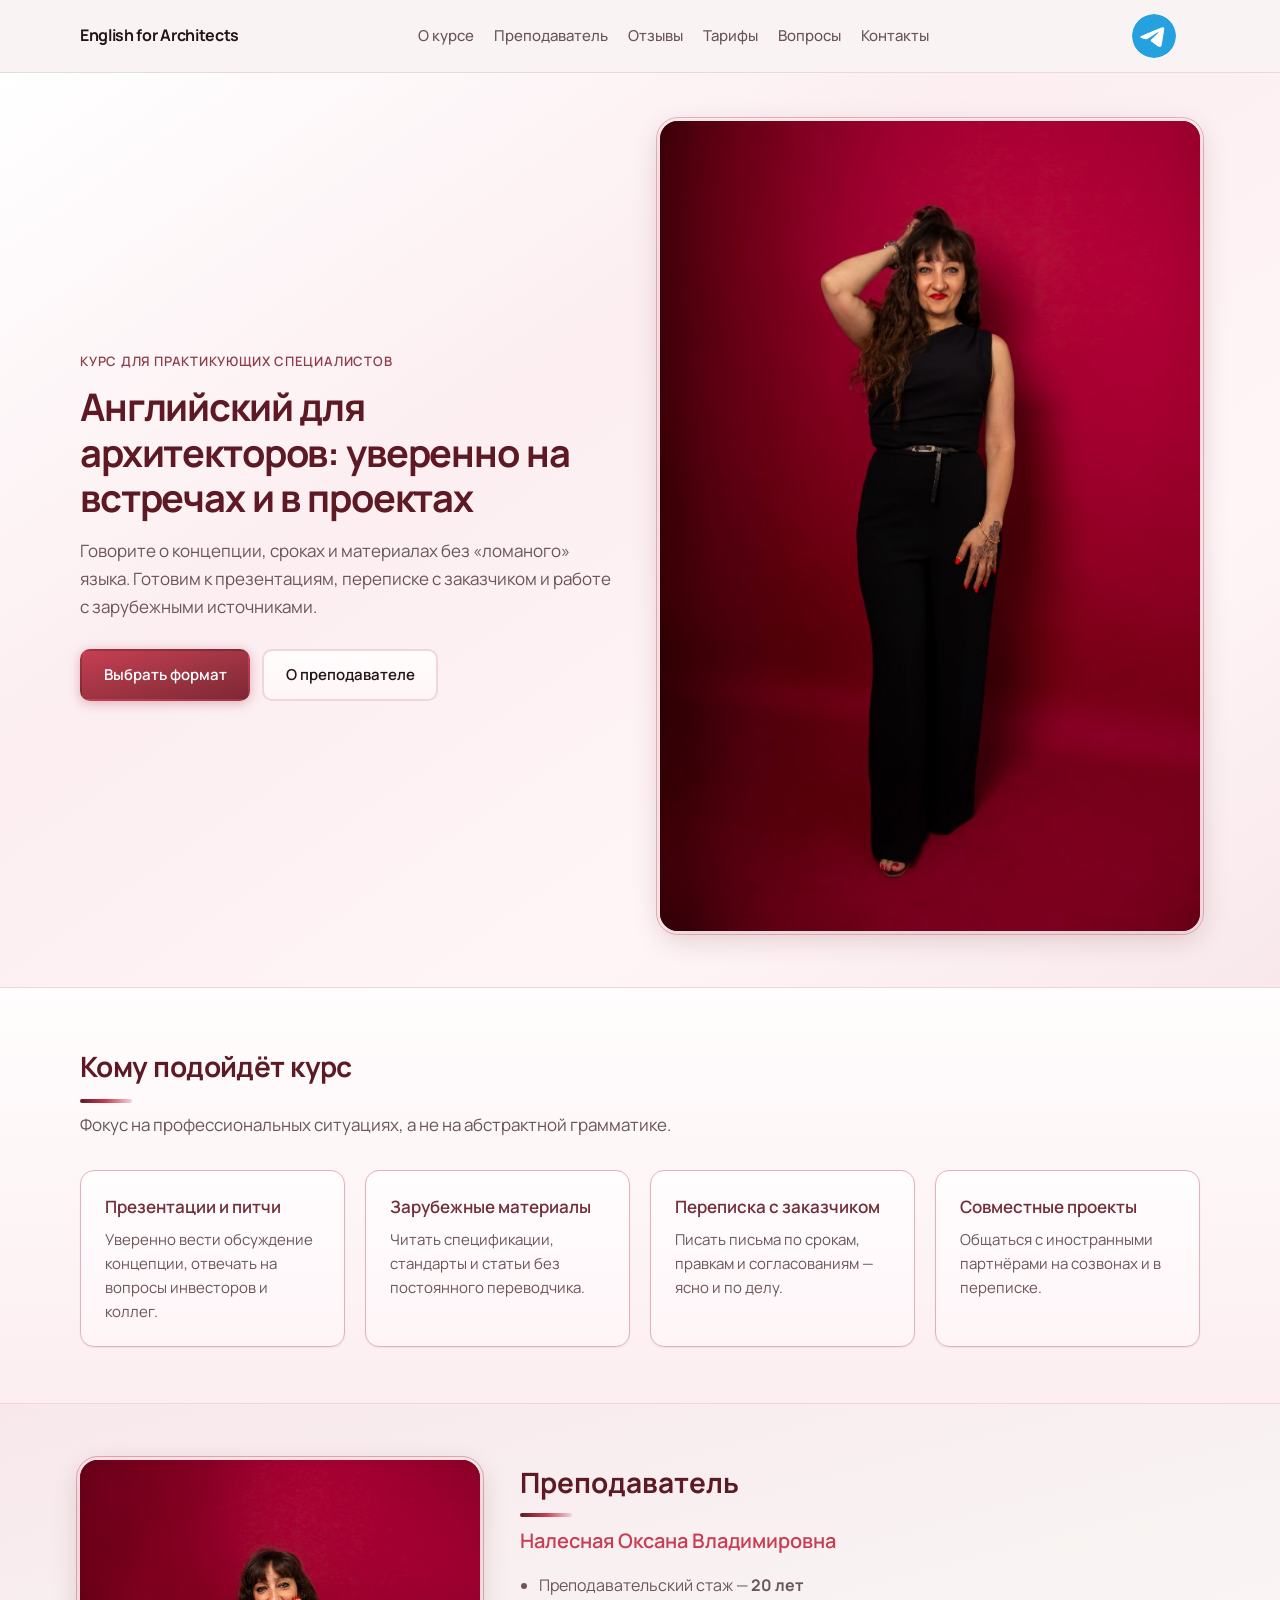
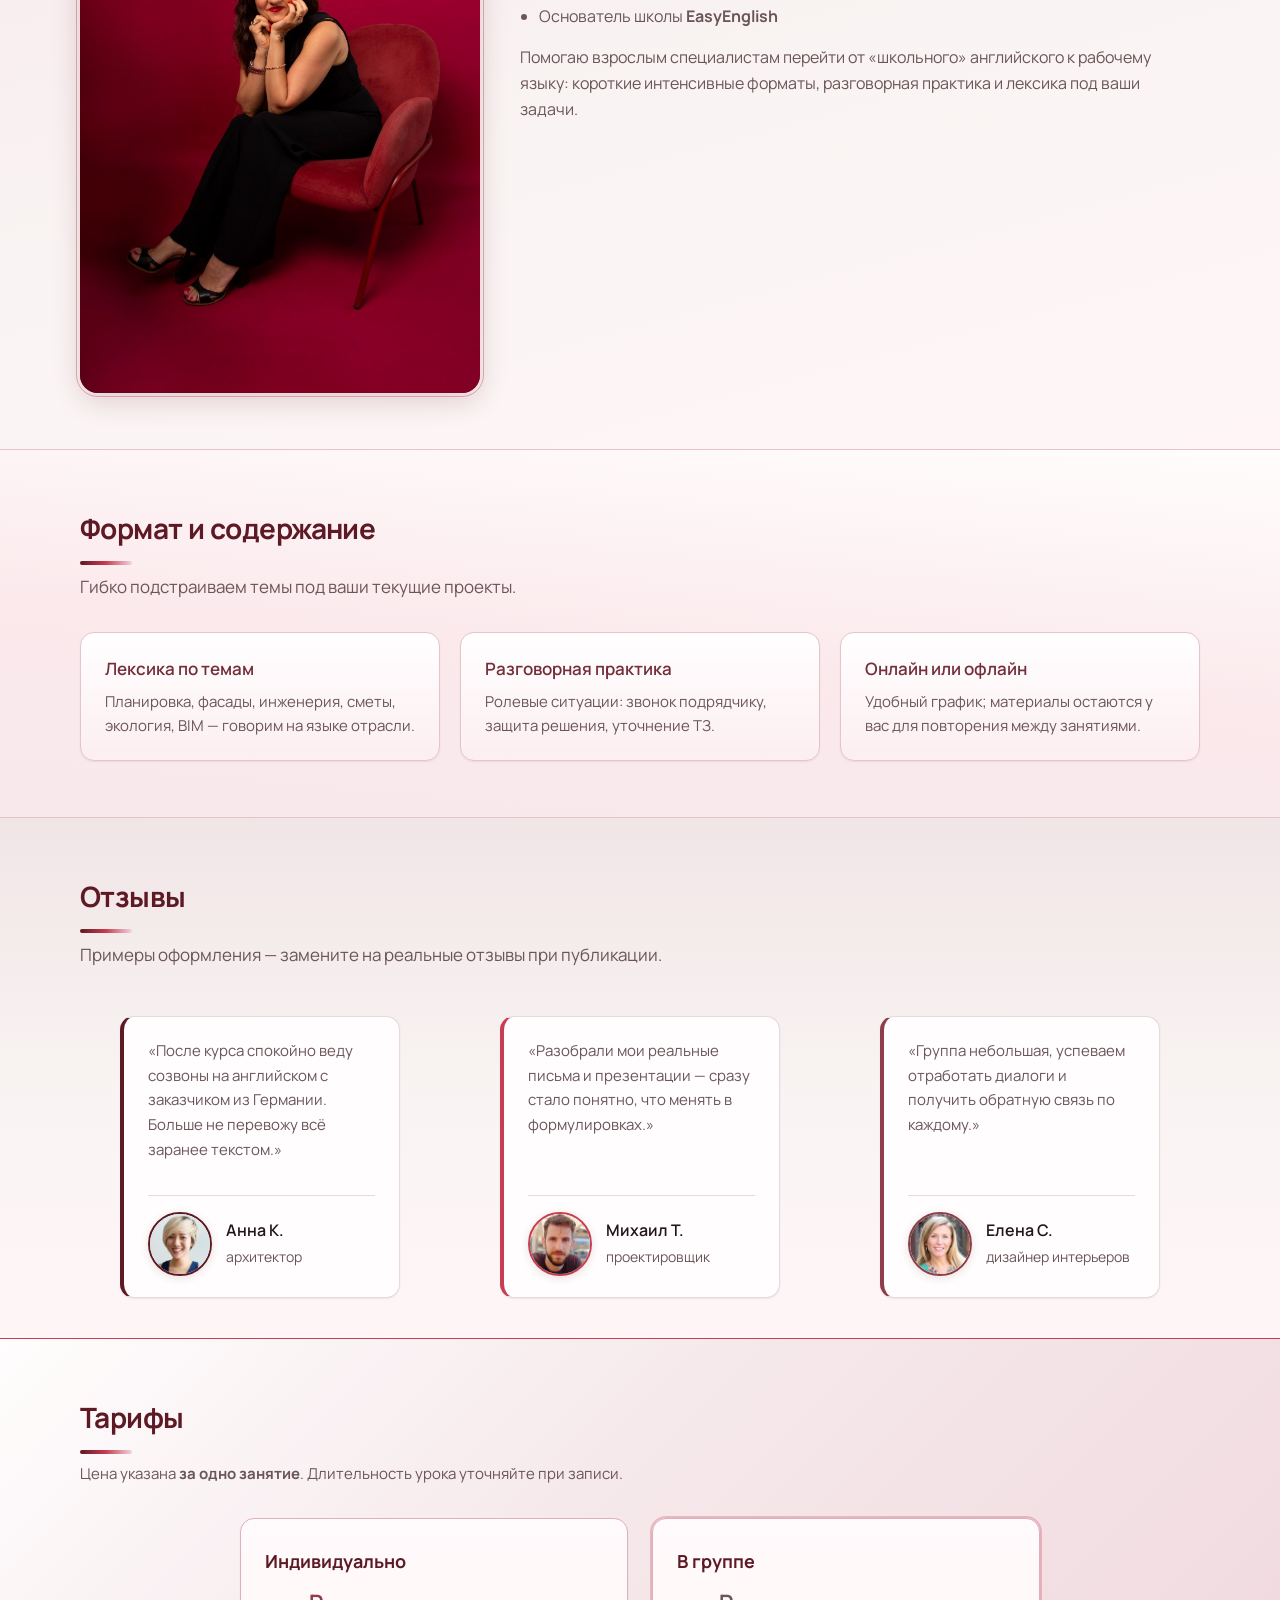
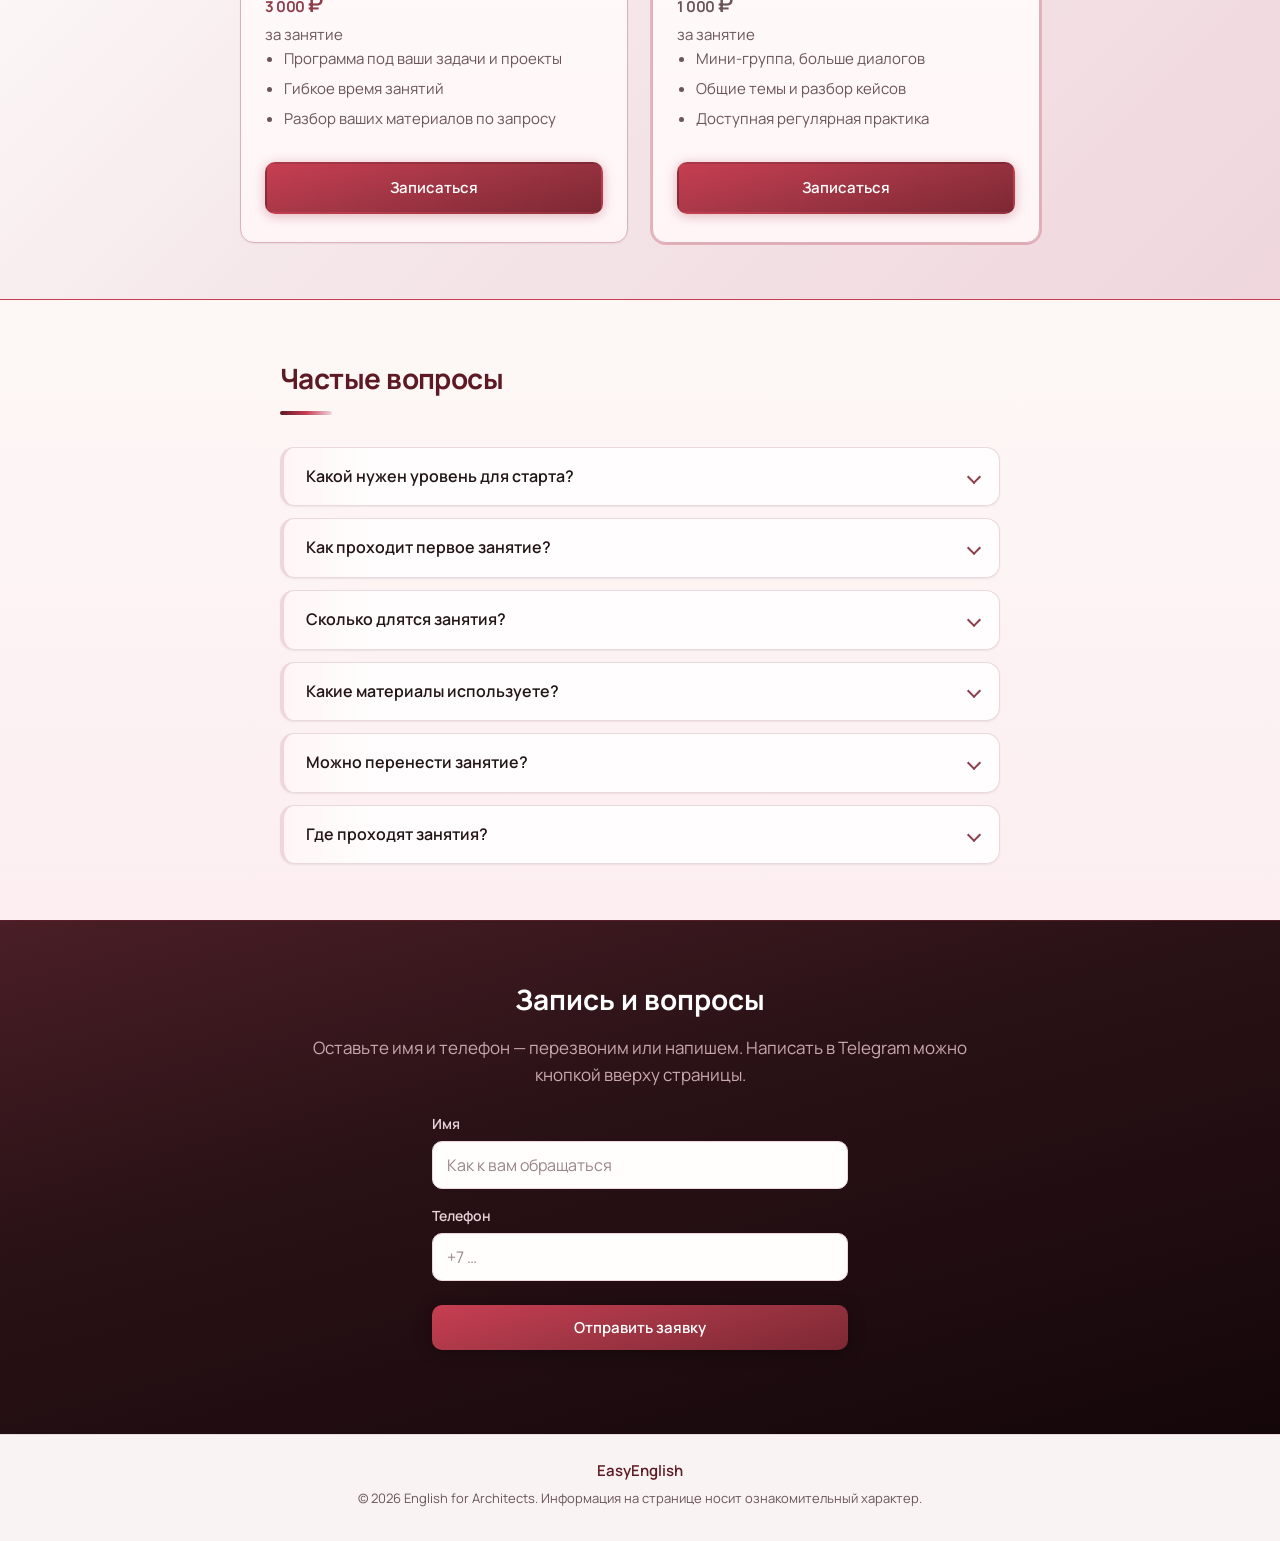
==== index.html @ 9c9b85d2 "revert(contact): restore Formspree and drop Telegram relay flow Return form action to Formspree, _su" ====
<!DOCTYPE html>
<html lang="ru">
<head>
  <meta charset="UTF-8" />
  <meta name="viewport" content="width=device-width, initial-scale=1" />
  <meta name="theme-color" content="#5e1a24" />
  <link rel="icon" href="assets/favicon.svg" type="image/svg+xml" />
  <meta name="description" content="Английский для архитекторов — индивидуально и в группе. Преподаватель с 20-летним стажем, EasyEnglish." />
  <title>Английский для архитекторов | EasyEnglish</title>
  <link rel="preconnect" href="https://fonts.googleapis.com" />
  <link rel="preconnect" href="https://fonts.gstatic.com" crossorigin />
  <link href="https://fonts.googleapis.com/css2?family=Manrope:wght@400;500;600;700&display=swap" rel="stylesheet" />
  <link rel="stylesheet" href="styles.css" />
</head>
<body>
  <a class="skip-link" href="#main">К основному содержимому</a>

  <header class="site-header" id="top">
    <div class="container header-inner">
      <a class="logo" href="#top">English for Architects</a>
      <nav class="site-nav" id="site-nav" aria-label="Основная навигация">
        <ul class="nav-list">
          <li><a href="#about">О курсе</a></li>
          <li><a href="#teacher">Преподаватель</a></li>
          <li><a href="#reviews">Отзывы</a></li>
          <li><a href="#pricing">Тарифы</a></li>
          <li><a href="#faq">Вопросы</a></li>
          <li><a href="#contacts">Контакты</a></li>
        </ul>
      </nav>
      <div class="header-toolbar">
        <a
          class="btn btn-header-tg"
          href="https://t.me/I_am_Oksana_Nalesnaya"
          rel="noopener noreferrer"
          target="_blank"
          aria-label="Написать в Telegram"
        >
          <img class="btn-header-tg__svg" src="assets/telegram-icon.svg" width="44" height="44" alt="" decoding="async" />
        </a>
        <button type="button" class="nav-toggle" aria-expanded="false" aria-controls="site-nav" aria-label="Открыть меню">
          <span class="nav-toggle-bar" aria-hidden="true"></span>
          <span class="nav-toggle-bar" aria-hidden="true"></span>
          <span class="nav-toggle-bar" aria-hidden="true"></span>
        </button>
      </div>
    </div>
  </header>

  <main id="main">
    <section class="hero" aria-labelledby="hero-title">
      <div class="container hero-grid">
        <div class="hero-copy">
          <p class="eyebrow">Курс для практикующих специалистов</p>
          <h1 id="hero-title">Английский для архитекторов: уверенно на встречах и в проектах</h1>
          <p class="lead">
            Говорите о концепции, сроках и материалах без «ломаного» языка. Готовим к презентациям, переписке с заказчиком и работе с зарубежными источниками.
          </p>
          <div class="hero-actions">
            <a class="btn btn-primary" href="#pricing">Выбрать формат</a>
            <a class="btn btn-secondary" href="#teacher">О преподавателе</a>
          </div>
        </div>
        <div class="hero-visual">
          <img src="assets/hero.png" alt="Налесная Оксана Владимировна, преподаватель курса" width="800" height="1200" class="hero-img" fetchpriority="high" />
        </div>
      </div>
    </section>

    <section class="section section-alt" id="about" aria-labelledby="about-title">
      <div class="container">
        <header class="section-head">
          <h2 id="about-title">Кому подойдёт курс</h2>
          <p class="section-sub">Фокус на профессиональных ситуациях, а не на абстрактной грамматике.</p>
        </header>
        <div class="card-grid card-grid-4">
          <article class="card">
            <h3 class="card-title">Презентации и питчи</h3>
            <p>Уверенно вести обсуждение концепции, отвечать на вопросы инвесторов и коллег.</p>
          </article>
          <article class="card">
            <h3 class="card-title">Зарубежные материалы</h3>
            <p>Читать спецификации, стандарты и статьи без постоянного переводчика.</p>
          </article>
          <article class="card">
            <h3 class="card-title">Переписка с заказчиком</h3>
            <p>Писать письма по срокам, правкам и согласованиям — ясно и по делу.</p>
          </article>
          <article class="card">
            <h3 class="card-title">Совместные проекты</h3>
            <p>Общаться с иностранными партнёрами на созвонах и в переписке.</p>
          </article>
        </div>
      </div>
    </section>

    <section class="section" id="teacher" aria-labelledby="teacher-title">
      <div class="container teacher-block">
        <div class="teacher-photo-wrap">
          <img src="assets/teacher.png" alt="Налесная Оксана Владимировна" width="800" height="1200" class="teacher-photo" />
        </div>
        <div class="teacher-text">
          <h2 id="teacher-title">Преподаватель</h2>
          <p class="teacher-name">Налесная Оксана Владимировна</p>
          <ul class="teacher-facts">
            <li>Преподавательский стаж — <strong>20 лет</strong></li>
            <li>Основатель школы <strong>EasyEnglish</strong></li>
          </ul>
          <p>
            Помогаю взрослым специалистам перейти от «школьного» английского к рабочему языку: короткие интенсивные форматы, разговорная практика и лексика под ваши задачи.
          </p>
        </div>
      </div>
    </section>

    <section class="section section-alt" id="program" aria-labelledby="program-title">
      <div class="container">
        <header class="section-head">
          <h2 id="program-title">Формат и содержание</h2>
          <p class="section-sub">Гибко подстраиваем темы под ваши текущие проекты.</p>
        </header>
        <div class="card-grid card-grid-3">
          <article class="card">
            <h3 class="card-title">Лексика по темам</h3>
            <p>Планировка, фасады, инженерия, сметы, экология, BIM — говорим на языке отрасли.</p>
          </article>
          <article class="card">
            <h3 class="card-title">Разговорная практика</h3>
            <p>Ролевые ситуации: звонок подрядчику, защита решения, уточнение ТЗ.</p>
          </article>
          <article class="card">
            <h3 class="card-title">Онлайн или офлайн</h3>
            <p>Удобный график; материалы остаются у вас для повторения между занятиями.</p>
          </article>
        </div>
      </div>
    </section>

    <section class="section" id="reviews" aria-labelledby="reviews-title">
      <div class="container">
        <header class="section-head">
          <h2 id="reviews-title">Отзывы</h2>
          <p class="section-sub">Примеры оформления — замените на реальные отзывы при публикации.</p>
        </header>
        <!-- Аватары отзывов: randomuser.me/portraits (замените на фото реальных учеников при публикации). -->
        <div class="card-grid card-grid-3 reviews-grid">
          <blockquote class="card review-card">
            <p class="review-text">«После курса спокойно веду созвоны на английском с заказчиком из Германии. Больше не перевожу всё заранее текстом.»</p>
            <footer class="review-footer">
              <img class="review-photo" src="assets/reviews/anna-k.jpg" width="128" height="128" alt="Портрет автора отзыва, Анна К." />
              <div class="review-meta">
                <cite class="review-author">Анна К.</cite>
                <span class="review-role">архитектор</span>
              </div>
            </footer>
          </blockquote>
          <blockquote class="card review-card">
            <p class="review-text">«Разобрали мои реальные письма и презентации — сразу стало понятно, что менять в формулировках.»</p>
            <footer class="review-footer">
              <img class="review-photo" src="assets/reviews/mikhail-t.jpg" width="128" height="128" alt="Портрет автора отзыва, Михаил Т." />
              <div class="review-meta">
                <cite class="review-author">Михаил Т.</cite>
                <span class="review-role">проектировщик</span>
              </div>
            </footer>
          </blockquote>
          <blockquote class="card review-card">
            <p class="review-text">«Группа небольшая, успеваем отработать диалоги и получить обратную связь по каждому.»</p>
            <footer class="review-footer">
              <img class="review-photo" src="assets/reviews/elena-s.jpg" width="128" height="128" alt="Портрет автора отзыва, Елена С." />
              <div class="review-meta">
                <cite class="review-author">Елена С.</cite>
                <span class="review-role">дизайнер интерьеров</span>
              </div>
            </footer>
          </blockquote>
        </div>
      </div>
    </section>

    <section class="section section-alt" id="pricing" aria-labelledby="pricing-title">
      <div class="container">
        <header class="section-head">
          <h2 id="pricing-title">Тарифы</h2>
          <p class="section-sub pricing-note">Цена указана <strong>за одно занятие</strong>. Длительность урока уточняйте при записи.</p>
        </header>
        <div class="pricing-grid">
          <article class="card pricing-card">
            <h3 class="pricing-name">Индивидуально</h3>
            <p class="pricing-price"><span class="amount">3&nbsp;000</span> <span class="currency">₽</span></p>
            <p class="pricing-unit">за занятие</p>
            <ul class="pricing-list">
              <li>Программа под ваши задачи и проекты</li>
              <li>Гибкое время занятий</li>
              <li>Разбор ваших материалов по запросу</li>
            </ul>
            <a class="btn btn-primary btn-block" href="#contacts">Записаться</a>
          </article>
          <article class="card pricing-card pricing-card-highlight">
            <h3 class="pricing-name">В группе</h3>
            <p class="pricing-price"><span class="amount">1&nbsp;000</span> <span class="currency">₽</span></p>
            <p class="pricing-unit">за занятие</p>
            <ul class="pricing-list">
              <li>Мини-группа, больше диалогов</li>
              <li>Общие темы и разбор кейсов</li>
              <li>Доступная регулярная практика</li>
            </ul>
            <a class="btn btn-primary btn-block" href="#contacts">Записаться</a>
          </article>
        </div>
      </div>
    </section>

    <section class="section" id="faq" aria-labelledby="faq-title">
      <div class="container container-narrow">
        <header class="section-head">
          <h2 id="faq-title">Частые вопросы</h2>
        </header>
        <div class="faq-list">
          <details class="faq-item">
            <summary>Какой нужен уровень для старта?</summary>
            <p>Ориентируемся на ваш текущий уровень: можно начать с Elementary+ при мотивации или с Intermediate, если уже есть база.</p>
          </details>
          <details class="faq-item">
            <summary>Как проходит первое занятие?</summary>
            <p>Короткое знакомство, цели, примеры ваших рабочих ситуаций — и план на ближайшие занятия.</p>
          </details>
          <details class="faq-item">
            <summary>Сколько длятся занятия?</summary>
            <p>Длительность согласуем при записи (типично 45–60 минут). В тарифах цена указана за одно занятие.</p>
          </details>
          <details class="faq-item">
            <summary>Какие материалы используете?</summary>
            <p>Сочетаем учебные материалы с вашими текстами, письмами и презентациями, чтобы язык сразу был «рабочим».</p>
          </details>
          <details class="faq-item">
            <summary>Можно перенести занятие?</summary>
            <p>Условия переноса и отмены согласовываются при записи и фиксируются в переписке.</p>
          </details>
          <details class="faq-item">
            <summary>Где проходят занятия?</summary>
            <p>Онлайн или офлайн — уточните удобный формат в сообщении.</p>
          </details>
        </div>
      </div>
    </section>

    <section class="section section-cta" id="contacts" aria-labelledby="contacts-title">
      <div class="container container-narrow cta-inner">
        <h2 id="contacts-title">Запись и вопросы</h2>
        <p class="cta-lead">Оставьте имя и телефон — перезвоним или напишем. Написать в Telegram можно кнопкой вверху страницы.</p>
        <!-- При включённой reCAPTCHA в Formspree + AJAX: вставьте публичный Site Key (reCAPTCHA v3).
             Secret key — только в настройках Formspree. Пусто = обычная отправка формы без fetch. -->
        <form
          class="contact-form"
          action="https://formspree.io/f/mgopqjdp"
          method="POST"
          data-recaptcha-site-key=""
        >
          <input type="hidden" name="_subject" value="Заявка: English for Architects" />
          <!-- _next: на хостинге main.js подставит полный URL; в Formspree можно дублировать в настройках формы -->
          <input type="hidden" name="_next" value="thanks.html" />
          <p class="form-honeypot" aria-hidden="true">
            <!-- id без «company» — иначе автозаполнение может заполнить _gotcha и Formspree отметит заявку как спам -->
            <label for="form-hp-trap">Не заполнять</label>
            <input
              id="form-hp-trap"
              type="text"
              name="_gotcha"
              tabindex="-1"
              autocomplete="off"
              autocorrect="off"
              autocapitalize="off"
              spellcheck="false"
              data-lpignore="true"
              data-1p-ignore="true"
            />
          </p>
          <div class="form-row">
            <label for="contact-name">Имя</label>
            <input
              id="contact-name"
              name="name"
              type="text"
              required
              autocomplete="name"
              placeholder="Как к вам обращаться"
            />
          </div>
          <div class="form-row">
            <label for="contact-phone">Телефон</label>
            <input
              id="contact-phone"
              name="phone"
              type="tel"
              required
              autocomplete="tel"
              inputmode="tel"
              placeholder="+7 …"
            />
          </div>
          <button type="submit" class="btn btn-form-submit">Отправить заявку</button>
          <p class="form-status" id="contact-form-status" role="alert" aria-live="assertive" hidden></p>
        </form>
      </div>
    </section>
  </main>

  <footer class="site-footer">
    <div class="container footer-inner">
      <p class="footer-brand">EasyEnglish</p>
      <p class="footer-copy">© <span id="year"></span> English for Architects. Информация на странице носит ознакомительный характер.</p>
    </div>
  </footer>

  <!-- Yandex.Metrika counter -->
  <script type="text/javascript">
    (function (m, e, t, r, i, k, a) {
      m[i] =
        m[i] ||
        function () {
          (m[i].a = m[i].a || []).push(arguments);
        };
      m[i].l = 1 * new Date();
      for (var j = 0; j < document.scripts.length; j++) {
        if (document.scripts[j].src === r) {
          return;
        }
      }
      (k = e.createElement(t)),
        (a = e.getElementsByTagName(t)[0]),
        (k.async = 1),
        (k.src = r),
        a.parentNode.insertBefore(k, a);
    })(window, document, "script", "https://mc.yandex.ru/metrika/tag.js?id=108484427", "ym");

    ym(108484427, "init", {
      ssr: true,
      webvisor: true,
      clickmap: true,
      ecommerce: "dataLayer",
      referrer: document.referrer,
      url: location.href,
      accurateTrackBounce: true,
      trackLinks: true,
    });
  </script>
  <noscript>
    <div>
      <img src="https://mc.yandex.ru/watch/108484427" style="position:absolute;left:-9999px" alt="" />
    </div>
  </noscript>
  <!-- /Yandex.Metrika counter -->

  <script src="main.js" defer></script>
</body>
</html>
---- styles.css ----
/* Extended gamut: бордо, вишня, крем, румянец — как на студийных снимках */

:root {
  --color-bg: #f9f4f3;
  --color-surface: #fffdfd;
  --color-text: #221417;
  --color-text-muted: #6b5559;
  --color-border: #ead9dc;
  --color-accent: #a33645;
  --color-accent-hover: #7d2834;
  --color-accent-soft: #f5e8eb;
  --color-accent-deep: #5e1a24;
  --color-cta-bg: #2a1216;
  --color-cta-muted: #c9a8af;
  /* дополнительные оттенки гаммы */
  --color-cream-warm: #fdf8f6;
  --color-blush-pale: #fff5f7;
  --color-blush: #f8e8ec;
  --color-blush-deep: #efd6dd;
  --color-rose-mist: #fceef1;
  --color-berry-fade: #fbe9ec;
  --color-wine-muted: #8f3d4a;
  --color-crimson: #c73e52;
  --color-burgundy-mid: #722f3a;
  --shadow-sm: 0 1px 2px rgba(42, 18, 22, 0.07);
  --shadow-md: 0 12px 32px rgba(42, 18, 22, 0.12);
  --shadow-wine: 0 8px 28px rgba(94, 26, 36, 0.18);
  --radius: 14px;
  --radius-lg: 18px;
  --container: 1120px;
  --header-h: 64px;
  --font: "Manrope", system-ui, -apple-system, "Segoe UI", sans-serif;
}

*,
*::before,
*::after {
  box-sizing: border-box;
}

html {
  scroll-behavior: smooth;
}

@media (prefers-reduced-motion: reduce) {
  html {
    scroll-behavior: auto;
  }
}

body {
  margin: 0;
  font-family: var(--font);
  font-size: 1rem;
  line-height: 1.6;
  color: var(--color-text);
  background: linear-gradient(
    180deg,
    var(--color-cream-warm) 0%,
    var(--color-bg) 35%,
    var(--color-blush-pale) 70%,
    var(--color-rose-mist) 100%
  );
}

section[id] {
  scroll-margin-top: calc(var(--header-h) + 1rem);
}

img {
  max-width: 100%;
  height: auto;
  display: block;
}

.skip-link {
  position: absolute;
  left: -9999px;
  top: 0;
  z-index: 1000;
  padding: 0.75rem 1rem;
  background: var(--color-accent);
  color: #fff;
  text-decoration: none;
  border-radius: 0 0 var(--radius) 0;
}

.skip-link:focus {
  left: 0;
}

.container {
  width: min(100% - 2rem, var(--container));
  margin-inline: auto;
}

.container-narrow {
  width: min(100% - 2rem, 720px);
  margin-inline: auto;
}

.site-header {
  position: sticky;
  top: 0;
  z-index: 100;
  background: rgba(249, 244, 243, 0.94);
  backdrop-filter: blur(10px);
  border-bottom: 1px solid var(--color-border);
}

.header-inner {
  display: flex;
  flex-wrap: wrap;
  align-items: center;
  justify-content: space-between;
  min-height: var(--header-h);
  gap: 0.75rem 1rem;
}

.header-toolbar {
  display: flex;
  align-items: center;
  gap: 0.5rem;
  flex-shrink: 0;
}

/* Круглая иконка Telegram (SVG: синий круг + белый самолёт, без теней) */
.btn-header-tg {
  display: inline-flex;
  align-items: center;
  justify-content: center;
  padding: 0;
  text-decoration: none;
  background: transparent;
  border: none;
  border-radius: 50%;
  line-height: 0;
  box-shadow: none;
}

.btn-header-tg__svg {
  display: block;
  width: 44px;
  height: 44px;
  border-radius: 50%;
}

.btn-header-tg:hover {
  opacity: 0.92;
}

.btn-header-tg:focus-visible {
  outline: 2px solid #24a1de;
  outline-offset: 3px;
}

@media (min-width: 769px) {
  .header-inner {
    flex-wrap: nowrap;
    gap: 1.25rem 1.75rem;
  }

  .logo {
    flex-shrink: 0;
  }

  .site-nav {
    flex: 1 1 auto;
    display: flex;
    justify-content: center;
    min-width: 0;
  }

  .header-toolbar {
    flex-shrink: 0;
  }

  .nav-toggle {
    display: none;
  }
}

.logo {
  font-weight: 700;
  font-size: 1rem;
  color: var(--color-text);
  text-decoration: none;
  letter-spacing: -0.02em;
}

.logo:hover,
.logo:focus-visible {
  color: var(--color-crimson);
}

.nav-toggle {
  display: none;
  flex-direction: column;
  justify-content: center;
  gap: 5px;
  width: 44px;
  height: 44px;
  padding: 0;
  border: 1px solid var(--color-border);
  border-radius: 10px;
  background: var(--color-surface);
  cursor: pointer;
}

.nav-toggle:focus-visible {
  outline: 2px solid var(--color-accent);
  outline-offset: 2px;
}

.nav-toggle-bar {
  display: block;
  width: 20px;
  height: 2px;
  margin-inline: auto;
  background: var(--color-text);
  border-radius: 1px;
}

.site-nav .nav-list {
  list-style: none;
  margin: 0;
  padding: 0;
  display: flex;
  flex-wrap: wrap;
  gap: 0.25rem 1.25rem;
  align-items: center;
}

.site-nav a {
  color: var(--color-text-muted);
  text-decoration: none;
  font-weight: 500;
  font-size: 0.9375rem;
}

.site-nav a:hover,
.site-nav a:focus-visible {
  color: var(--color-burgundy-mid);
}

@media (max-width: 768px) {
  .nav-toggle {
    display: flex;
  }

  .logo {
    order: 1;
  }

  .header-toolbar {
    order: 2;
    margin-left: auto;
  }

  .site-nav {
    order: 3;
    flex: 1 0 100%;
    width: 100%;
    background: var(--color-surface);
    border-top: 1px solid var(--color-border);
    box-shadow: 0 12px 20px rgba(42, 18, 22, 0.06);
    max-height: 0;
    overflow: hidden;
    visibility: hidden;
    transition: max-height 0.28s ease, visibility 0.28s;
  }

  .site-nav.is-open {
    max-height: 360px;
    visibility: visible;
  }

  .site-nav .nav-list {
    flex-direction: column;
    align-items: stretch;
    padding: 0.75rem 0 1rem;
    gap: 0;
  }

  .site-nav a {
    display: block;
    padding: 0.65rem 0;
    border-bottom: 1px solid var(--color-border);
  }

  .site-nav li:last-child a {
    border-bottom: 0;
  }
}

/* Страница «Спасибо» после Formspree */
.thanks-section {
  padding: 4rem 0 4.5rem;
  min-height: calc(70vh - var(--header-h));
  display: flex;
  align-items: center;
  background: linear-gradient(
    180deg,
    var(--color-rose-mist) 0%,
    var(--color-bg) 45%,
    var(--color-blush-pale) 100%
  );
}

.thanks-inner {
  text-align: center;
  max-width: 28rem;
}

.thanks-badge {
  margin: 0 0 1rem;
  font-size: 0.8125rem;
  font-weight: 600;
  text-transform: uppercase;
  letter-spacing: 0.08em;
  color: var(--color-wine-muted);
}

.thanks-section h1 {
  margin: 0 0 1rem;
  font-size: clamp(1.85rem, 5vw, 2.35rem);
  font-weight: 700;
  letter-spacing: -0.03em;
  color: var(--color-accent-deep);
}

.thanks-lead {
  margin: 0 0 1rem;
  font-size: 1.0625rem;
  line-height: 1.65;
  color: var(--color-text-muted);
}

.thanks-hint {
  margin: 0 0 2rem;
  font-size: 0.9375rem;
  line-height: 1.55;
  color: var(--color-text-muted);
}

.thanks-hint a {
  color: var(--color-crimson);
  font-weight: 600;
  text-decoration: none;
}

.thanks-hint a:hover,
.thanks-hint a:focus-visible {
  text-decoration: underline;
}

.thanks-actions {
  display: flex;
  flex-wrap: wrap;
  gap: 0.75rem;
  justify-content: center;
}

.hero {
  padding: 3rem 0 3.5rem;
  background: linear-gradient(
    145deg,
    #ffffff 0%,
    var(--color-rose-mist) 38%,
    var(--color-blush-pale) 72%,
    var(--color-blush) 100%
  );
}

.hero-grid {
  display: grid;
  grid-template-columns: 1fr 1fr;
  gap: 2.5rem;
  align-items: center;
}

.hero-copy {
  max-width: 36rem;
}

.eyebrow {
  margin: 0 0 0.75rem;
  font-size: 0.8125rem;
  font-weight: 600;
  text-transform: uppercase;
  letter-spacing: 0.06em;
  color: var(--color-wine-muted);
}

.hero h1 {
  margin: 0 0 1rem;
  font-size: clamp(1.75rem, 4vw, 2.375rem);
  font-weight: 700;
  line-height: 1.2;
  letter-spacing: -0.03em;
  color: var(--color-accent-deep);
}

.lead {
  margin: 0 0 1.75rem;
  font-size: 1.0625rem;
  color: var(--color-text-muted);
  line-height: 1.65;
}

.hero-actions {
  display: flex;
  flex-wrap: wrap;
  gap: 0.75rem;
}

.hero-visual {
  border-radius: var(--radius-lg);
  overflow: hidden;
  box-shadow: var(--shadow-wine);
  background: linear-gradient(145deg, var(--color-accent-deep), var(--color-burgundy-mid));
  outline: 1px solid rgba(199, 62, 82, 0.35);
  outline-offset: 3px;
}

.hero-img {
  width: 100%;
  aspect-ratio: 2 / 3;
  object-fit: cover;
  object-position: center 20%;
}

@media (max-width: 900px) {
  .hero-grid {
    grid-template-columns: 1fr;
  }

  .hero-visual {
    order: -1;
    max-width: 520px;
    margin-inline: auto;
  }
}

.btn {
  display: inline-flex;
  align-items: center;
  justify-content: center;
  padding: 0.75rem 1.35rem;
  font-family: inherit;
  font-size: 0.9375rem;
  font-weight: 600;
  text-decoration: none;
  border-radius: 10px;
  border: 2px solid transparent;
  cursor: pointer;
  transition: background 0.15s, color 0.15s, border-color 0.15s;
}

.btn:focus-visible {
  outline: 2px solid var(--color-accent);
  outline-offset: 2px;
}

.btn-primary {
  background: linear-gradient(165deg, var(--color-crimson) 0%, var(--color-accent) 45%, var(--color-accent-hover) 100%);
  color: #fff;
  box-shadow: 0 2px 12px rgba(163, 54, 69, 0.35);
}

.btn-primary:hover {
  background: linear-gradient(165deg, var(--color-accent) 0%, var(--color-burgundy-mid) 100%);
  box-shadow: 0 4px 16px rgba(94, 26, 36, 0.4);
}

.btn-secondary {
  background: linear-gradient(180deg, var(--color-surface), var(--color-blush-pale));
  color: var(--color-text);
  border-color: var(--color-blush-deep);
}

.btn-secondary:hover {
  border-color: var(--color-crimson);
  color: var(--color-crimson);
  background: var(--color-surface);
}

.btn-block {
  width: 100%;
  margin-top: auto;
}

.section {
  padding: 3.5rem 0;
}

.section-alt {
  background: var(--color-surface);
  border-block: 1px solid var(--color-border);
}

/* Разные фоны секций — чередование оттенков бордо и румянца */
main > section:nth-of-type(2).section-alt {
  background: linear-gradient(180deg, var(--color-surface) 0%, var(--color-rose-mist) 100%);
  border-block-color: var(--color-blush-deep);
}

main > section:nth-of-type(3).section:not(.section-cta) {
  background: linear-gradient(165deg, var(--color-blush) 0%, var(--color-bg) 48%, var(--color-blush-pale) 100%);
}

main > section:nth-of-type(4).section-alt {
  background: linear-gradient(185deg, var(--color-surface) 0%, var(--color-berry-fade) 55%, var(--color-blush) 100%);
  border-block-color: #e8c2cb;
}

main > section:nth-of-type(5).section:not(.section-cta) {
  background: linear-gradient(180deg, rgba(94, 26, 36, 0.07) 0%, var(--color-bg) 55%, var(--color-blush-pale) 100%);
}

main > section:nth-of-type(6).section-alt {
  background: linear-gradient(135deg, var(--color-surface) 0%, var(--color-accent-soft) 42%, var(--color-blush-deep) 100%);
  border-block-color: var(--color-crimson);
}

main > section:nth-of-type(7).section:not(.section-cta) {
  background: linear-gradient(180deg, var(--color-cream-warm) 0%, var(--color-rose-mist) 100%);
}

.section-head {
  max-width: 40rem;
  margin-bottom: 2rem;
}

.section-head h2 {
  margin: 0 0 0.5rem;
  font-size: clamp(1.5rem, 3vw, 1.75rem);
  font-weight: 700;
  letter-spacing: -0.02em;
  color: var(--color-accent-deep);
}

.section-head h2::after {
  content: "";
  display: block;
  width: 3.25rem;
  height: 4px;
  margin-top: 0.65rem;
  border-radius: 3px;
  background: linear-gradient(
    90deg,
    var(--color-accent-deep),
    var(--color-crimson),
    var(--color-blush-deep)
  );
}

.section-sub {
  margin: 0;
  color: var(--color-text-muted);
  font-size: 1.0625rem;
}

.pricing-note {
  font-size: 0.9375rem;
}

.card-grid {
  display: grid;
  gap: 1.25rem;
}

.card-grid-3 {
  grid-template-columns: repeat(3, 1fr);
}

.card-grid-4 {
  grid-template-columns: repeat(4, 1fr);
}

@media (max-width: 960px) {
  .card-grid-4 {
    grid-template-columns: repeat(2, 1fr);
  }

  .card-grid-3 {
    grid-template-columns: 1fr;
  }
}

@media (max-width: 520px) {
  .card-grid-4 {
    grid-template-columns: 1fr;
  }
}

.card {
  background: var(--color-surface);
  border: 1px solid var(--color-border);
  border-radius: var(--radius);
  padding: 1.35rem 1.5rem;
  box-shadow: var(--shadow-sm);
}

.section-alt .card {
  background: var(--color-bg);
}

main > section:nth-of-type(2).section-alt .card {
  background: linear-gradient(180deg, #fffdfe 0%, var(--color-blush-pale) 100%);
  border-color: #e2b2bc;
}

main > section:nth-of-type(4).section-alt .card {
  background: linear-gradient(180deg, #ffffff 0%, var(--color-rose-mist) 100%);
  border-color: #e5c4cb;
}

main > section:nth-of-type(6).section-alt .card {
  background: linear-gradient(180deg, #fffafb 0%, var(--color-blush-pale) 100%);
  border-color: #deb0bb;
}

.card-title {
  margin: 0 0 0.5rem;
  font-size: 1.0625rem;
  font-weight: 600;
  color: var(--color-burgundy-mid);
}

.card p {
  margin: 0;
  color: var(--color-text-muted);
  font-size: 0.9375rem;
}

.teacher-block {
  display: grid;
  grid-template-columns: minmax(280px, 400px) 1fr;
  gap: 2.5rem;
  align-items: start;
}

.teacher-photo-wrap {
  border-radius: var(--radius-lg);
  overflow: hidden;
  box-shadow: var(--shadow-wine);
  background: linear-gradient(160deg, var(--color-accent-deep), var(--color-burgundy-mid));
  aspect-ratio: 3 / 4;
  outline: 1px solid rgba(199, 62, 82, 0.4);
  outline-offset: 3px;
}

.teacher-photo {
  width: 100%;
  height: 100%;
  object-fit: cover;
}

.teacher-text h2 {
  margin: 0 0 0.5rem;
  font-size: 1.75rem;
  font-weight: 700;
  color: var(--color-accent-deep);
}

.teacher-text h2::after {
  content: "";
  display: block;
  width: 3.25rem;
  height: 4px;
  margin-top: 0.5rem;
  border-radius: 3px;
  background: linear-gradient(
    90deg,
    var(--color-accent-deep),
    var(--color-crimson),
    var(--color-blush-deep)
  );
}

.teacher-name {
  margin: 0 0 1rem;
  font-size: 1.25rem;
  font-weight: 600;
  color: var(--color-crimson);
}

.teacher-facts {
  margin: 0 0 1rem;
  padding-left: 1.2rem;
  color: var(--color-text-muted);
}

.teacher-facts li {
  margin-bottom: 0.35rem;
}

.teacher-text > p:last-child {
  margin: 0;
  color: var(--color-text-muted);
}

@media (max-width: 768px) {
  .teacher-block {
    grid-template-columns: 1fr;
  }

  .teacher-photo-wrap {
    max-width: 320px;
    margin-inline: auto;
  }
}

.reviews-grid .review-card:nth-child(1) {
  border-left: 4px solid var(--color-accent-deep);
}

.reviews-grid .review-card:nth-child(2) {
  border-left: 4px solid var(--color-crimson);
}

.reviews-grid .review-card:nth-child(3) {
  border-left: 4px solid var(--color-wine-muted);
}

.review-card {
  display: flex;
  flex-direction: column;
  min-height: 100%;
}

.review-text {
  margin: 0 0 1.25rem;
  font-size: 0.9375rem;
  font-style: normal;
  color: var(--color-text);
  line-height: 1.65;
}

.review-footer {
  margin-top: auto;
  padding-top: 1rem;
  border-top: 1px solid var(--color-border);
  display: flex;
  align-items: center;
  gap: 0.875rem;
}

.review-photo {
  width: 64px;
  height: 64px;
  border-radius: 50%;
  object-fit: cover;
  flex-shrink: 0;
  border: 2px solid var(--color-blush-deep);
  box-shadow: 0 2px 8px rgba(114, 47, 58, 0.15);
}

.reviews-grid .review-card:nth-child(1) .review-photo {
  border-color: var(--color-accent-deep);
}

.reviews-grid .review-card:nth-child(2) .review-photo {
  border-color: var(--color-crimson);
}

.reviews-grid .review-card:nth-child(3) .review-photo {
  border-color: var(--color-wine-muted);
}

.review-meta {
  min-width: 0;
}

.review-author {
  font-style: normal;
  font-weight: 600;
  display: block;
}

.review-role {
  font-size: 0.875rem;
  color: var(--color-text-muted);
  display: block;
  margin-top: 0.15rem;
}

.pricing-grid {
  display: grid;
  grid-template-columns: repeat(2, 1fr);
  gap: 1.5rem;
  max-width: 800px;
  margin-inline: auto;
}

@media (max-width: 640px) {
  .pricing-grid {
    grid-template-columns: 1fr;
  }
}

.pricing-card {
  display: flex;
  flex-direction: column;
  padding: 1.75rem 1.5rem;
}

.pricing-grid .pricing-card:first-child {
  border-color: rgba(143, 61, 74, 0.5);
  background: linear-gradient(185deg, var(--color-surface) 0%, var(--color-blush-pale) 100%);
  box-shadow: var(--shadow-sm);
}

.pricing-grid .pricing-card:first-child .pricing-price {
  color: var(--color-wine-muted);
}

.pricing-card-highlight {
  border-color: var(--color-crimson);
  box-shadow: 0 0 0 2px rgba(199, 62, 82, 0.28), var(--shadow-sm);
  background: linear-gradient(165deg, var(--color-accent-soft) 0%, var(--color-blush-deep) 100%);
}

.pricing-name {
  margin: 0 0 0.5rem;
  font-size: 1.125rem;
  font-weight: 700;
  color: var(--color-accent-deep);
}

.pricing-price {
  margin: 0;
  font-size: 2.25rem;
  font-weight: 700;
  letter-spacing: -0.03em;
  color: var(--color-crimson);
}

.pricing-price .currency {
  font-size: 1.5rem;
  font-weight: 600;
}

.pricing-unit {
  margin: 0 0 1.25rem;
  font-size: 0.875rem;
  color: var(--color-text-muted);
}

.pricing-list {
  margin: 0 0 1.5rem;
  padding-left: 1.2rem;
  color: var(--color-text-muted);
  font-size: 0.9375rem;
  flex-grow: 1;
}

.pricing-list li {
  margin-bottom: 0.4rem;
}

.faq-list {
  display: flex;
  flex-direction: column;
  gap: 0.75rem;
}

.faq-item {
  background: linear-gradient(90deg, var(--color-blush-pale) 0%, var(--color-surface) 12%, var(--color-surface) 100%);
  border: 1px solid var(--color-border);
  border-left: 4px solid var(--color-blush-deep);
  border-radius: var(--radius);
  padding: 0 1.25rem 0 1.35rem;
  box-shadow: var(--shadow-sm);
}

.faq-item[open] {
  border-left-color: var(--color-crimson);
  background: linear-gradient(90deg, var(--color-accent-soft) 0%, var(--color-surface) 18%, var(--color-surface) 100%);
}

.faq-item summary {
  cursor: pointer;
  font-weight: 600;
  padding: 1rem 0;
  list-style: none;
  display: flex;
  align-items: center;
  justify-content: space-between;
  gap: 1rem;
}

.faq-item summary::-webkit-details-marker {
  display: none;
}

.faq-item summary::after {
  content: "";
  width: 10px;
  height: 10px;
  border-right: 2px solid var(--color-wine-muted);
  border-bottom: 2px solid var(--color-wine-muted);
  transform: rotate(45deg);
  flex-shrink: 0;
  transition: transform 0.2s;
}

.faq-item[open] summary::after {
  transform: rotate(-135deg);
}

.faq-item p {
  margin: 0 0 1.15rem;
  padding-top: 0;
  color: var(--color-text-muted);
  font-size: 0.9375rem;
}

.section-cta {
  background: linear-gradient(
    165deg,
    #4a1e26 0%,
    var(--color-cta-bg) 38%,
    #1f0c10 72%,
    #140709 100%
  );
  color: #f5e8ea;
  text-align: center;
  padding: 3.5rem 0;
  border-top: 1px solid rgba(199, 62, 82, 0.35);
}

.section-cta h2 {
  margin: 0 0 0.75rem;
  font-size: 1.75rem;
  color: #fff;
}

.cta-inner {
  position: relative;
}

.cta-lead {
  margin: 0 0 1.5rem;
  color: var(--color-cta-muted);
  font-size: 1.0625rem;
}

.contact-form {
  text-align: left;
  max-width: 26rem;
  margin: 0 auto 1.75rem;
}

.form-honeypot {
  position: absolute;
  width: 1px;
  height: 1px;
  padding: 0;
  margin: -1px;
  overflow: hidden;
  clip: rect(0, 0, 0, 0);
  white-space: nowrap;
  border: 0;
}

.form-row {
  margin-bottom: 1rem;
}

.form-row:last-of-type {
  margin-bottom: 1.25rem;
}

.form-row label {
  display: block;
  margin-bottom: 0.35rem;
  font-size: 0.875rem;
  font-weight: 600;
  color: #e8d4d8;
}

.form-row input {
  width: 100%;
  padding: 0.75rem 0.9rem;
  font-family: inherit;
  font-size: 1rem;
  color: var(--color-text);
  background: #fffefd;
  border: 1px solid var(--color-blush-deep);
  border-radius: 10px;
  transition: border-color 0.15s, box-shadow 0.15s;
}

.form-row input::placeholder {
  color: #9a8588;
}

.form-row input:hover {
  border-color: #d4a8b0;
}

.form-row input:focus {
  outline: none;
  border-color: var(--color-crimson);
  box-shadow: 0 0 0 3px rgba(199, 62, 82, 0.25);
}

.form-row input:focus-visible {
  outline: 2px solid var(--color-crimson);
  outline-offset: 2px;
}

.btn-form-submit {
  width: 100%;
  margin-top: 0.25rem;
  background: linear-gradient(165deg, var(--color-crimson) 0%, var(--color-accent) 45%, var(--color-accent-hover) 100%);
  color: #fff;
  border: none;
  box-shadow: 0 2px 16px rgba(0, 0, 0, 0.35);
}

.btn-form-submit:hover {
  background: linear-gradient(165deg, var(--color-accent) 0%, var(--color-burgundy-mid) 100%);
  box-shadow: 0 4px 20px rgba(0, 0, 0, 0.4);
}

.btn-form-submit:focus-visible {
  outline: 2px solid #fff;
  outline-offset: 3px;
}

.contact-form .btn-form-submit:disabled {
  opacity: 0.75;
  cursor: not-allowed;
}

.form-status {
  margin-top: 1rem;
  padding: 0.75rem 1rem;
  font-size: 0.9rem;
  line-height: 1.45;
  color: #fff;
  background: rgba(199, 62, 82, 0.95);
  border-radius: var(--radius-sm, 8px);
  border: 1px solid rgba(255, 255, 255, 0.2);
}

.site-footer {
  padding: 1.5rem 0 2rem;
  background: var(--color-bg);
  border-top: 1px solid var(--color-border);
}

.footer-inner {
  text-align: center;
}

.footer-brand {
  margin: 0 0 0.35rem;
  font-weight: 600;
  font-size: 0.9375rem;
  color: var(--color-accent-deep);
}

.footer-copy {
  margin: 0;
  font-size: 0.8125rem;
  color: var(--color-text-muted);
}
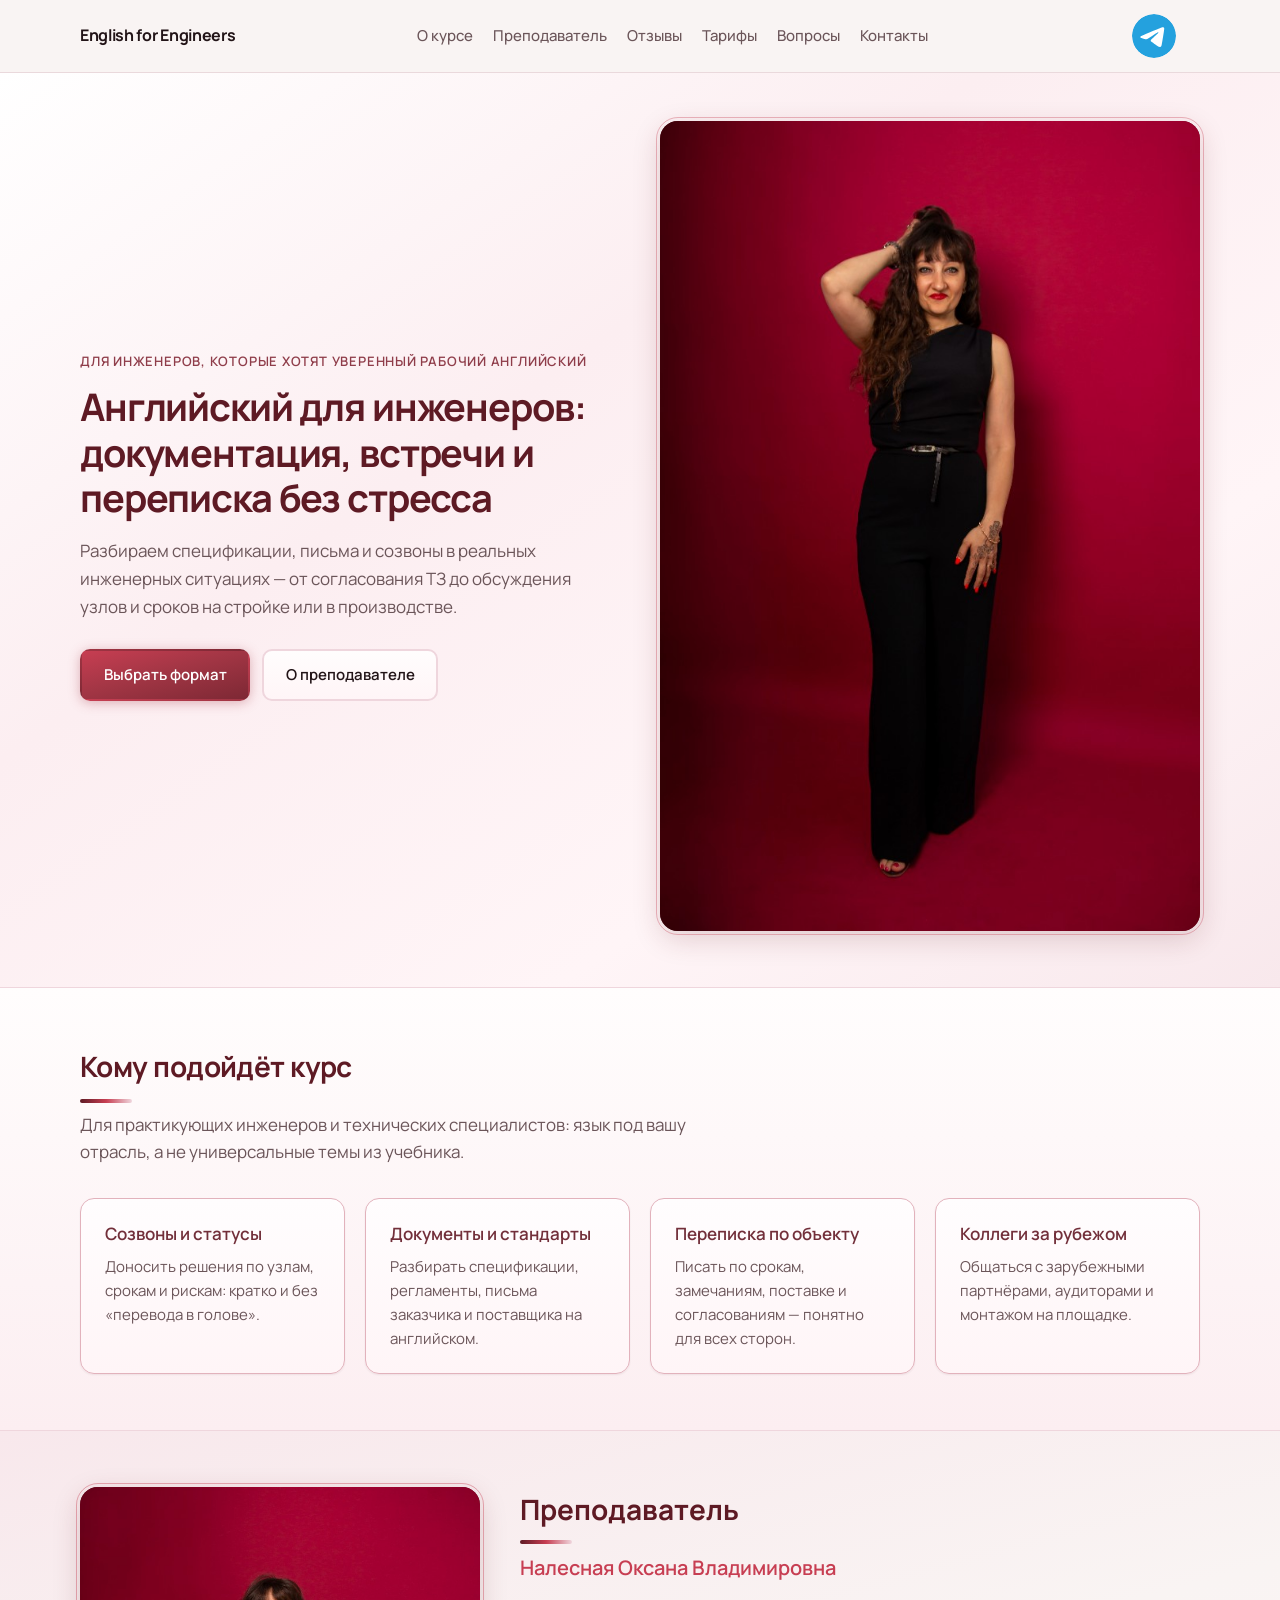
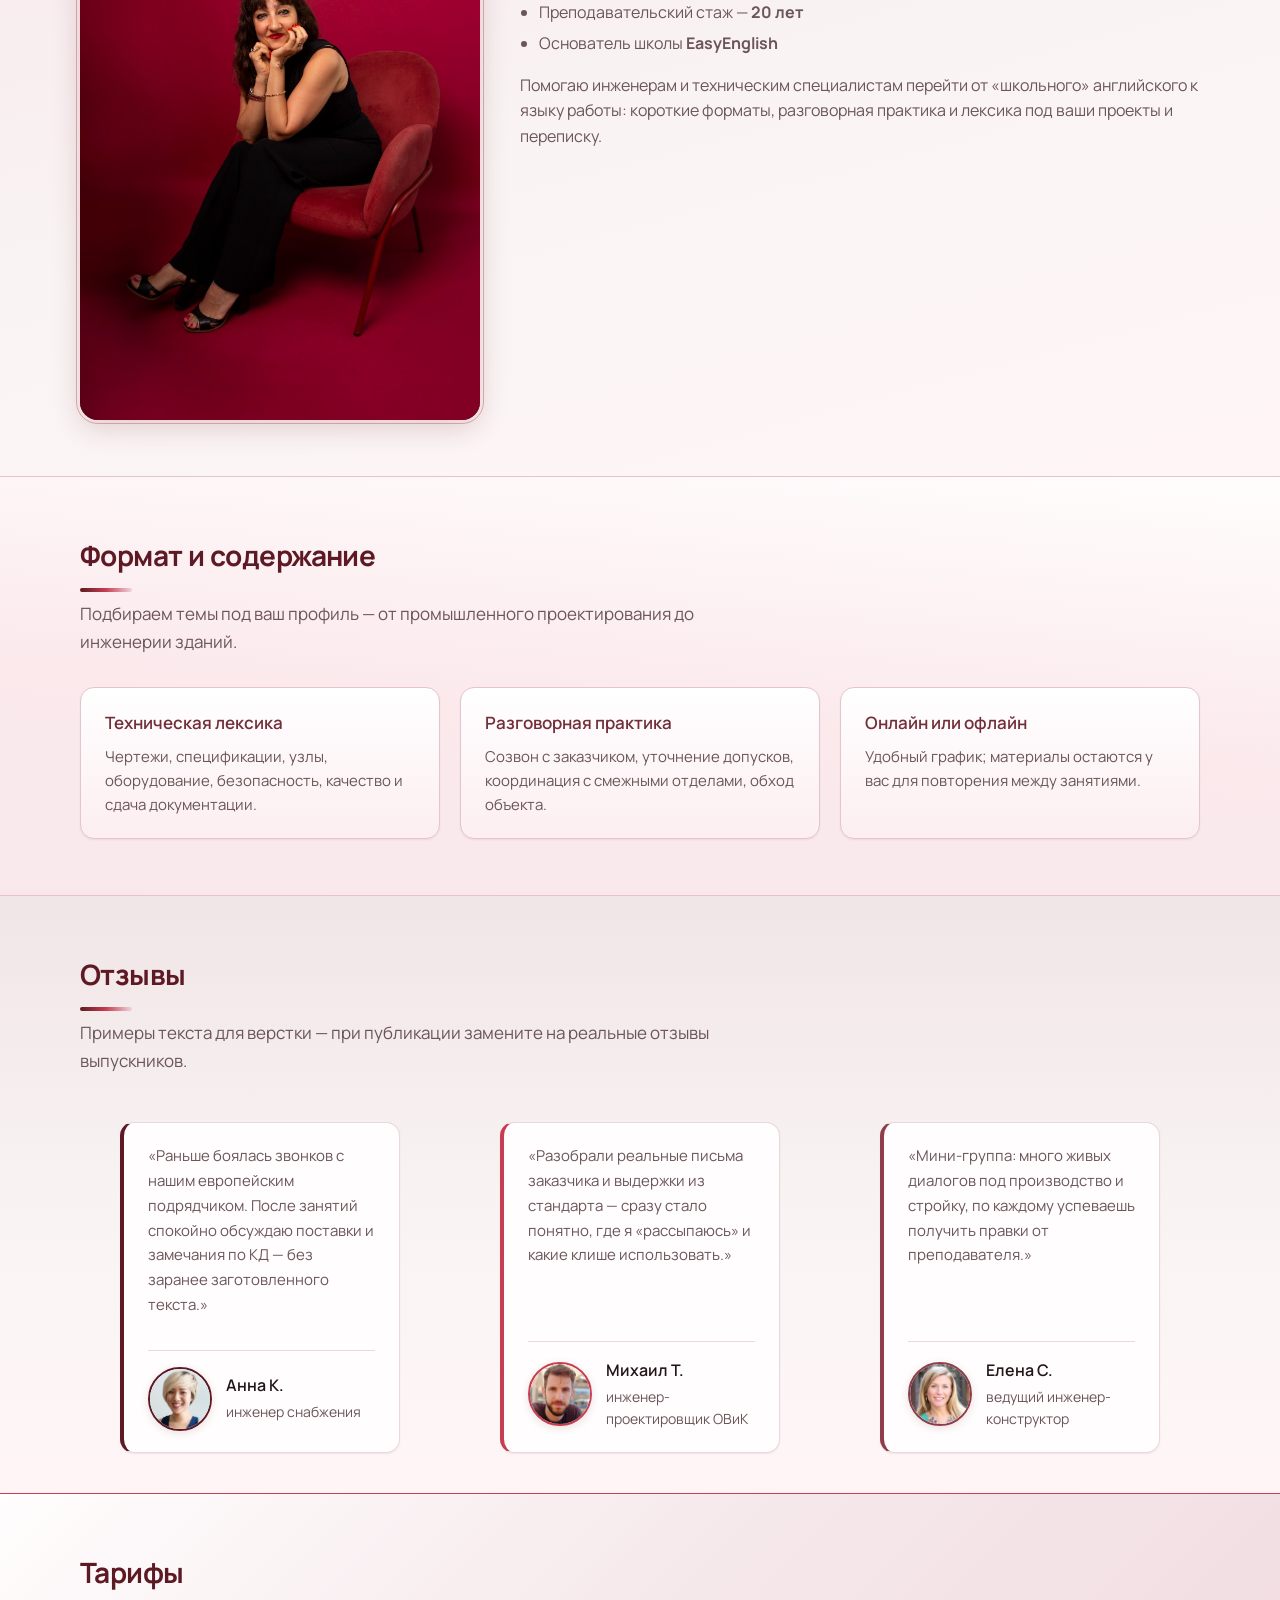
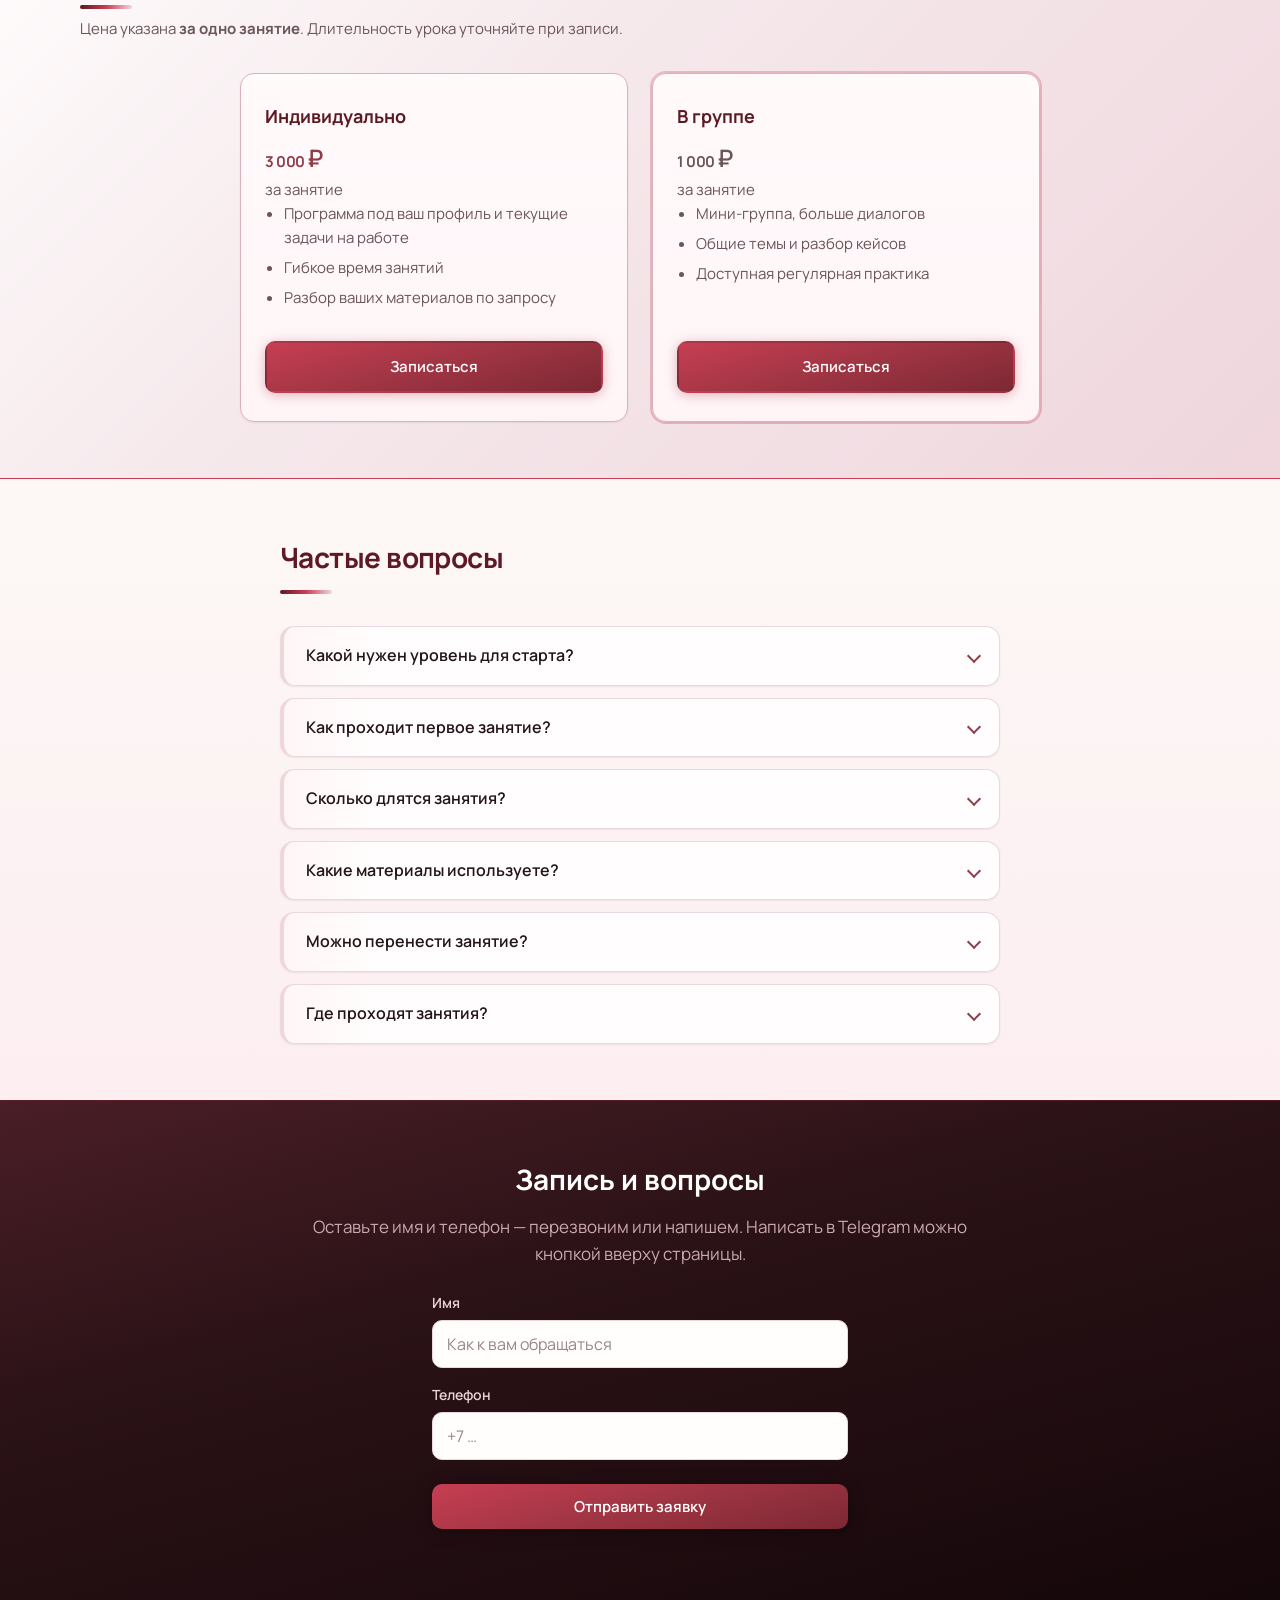
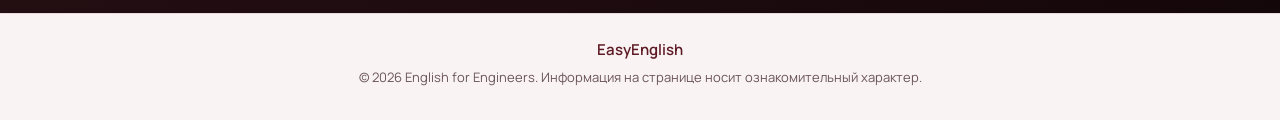
==== commit a30d3679: "feat(site): pivot landing copy to engineers Refocus the public-facing messaging from architects to e" ====
--- a/index.html
+++ b/index.html
@@ -5,8 +5,9 @@
   <meta name="viewport" content="width=device-width, initial-scale=1" />
   <meta name="theme-color" content="#5e1a24" />
   <link rel="icon" href="assets/favicon.svg" type="image/svg+xml" />
-  <meta name="description" content="Английский для архитекторов — индивидуально и в группе. Преподаватель с 20-летним стажем, EasyEnglish." />
-  <title>Английский для архитекторов | EasyEnglish</title>
+  <meta name="description" content="Английский для инженеров — технический английский онлайн и офлайн. Преподаватель с 20-летним стажем, EasyEnglish." />
+  <meta name="yandex-verification" content="b1f06b6a7f657af9" />
+  <title>Английский для инженеров | EasyEnglish</title>
   <link rel="preconnect" href="https://fonts.googleapis.com" />
   <link rel="preconnect" href="https://fonts.gstatic.com" crossorigin />
   <link href="https://fonts.googleapis.com/css2?family=Manrope:wght@400;500;600;700&display=swap" rel="stylesheet" />
@@ -17,7 +18,7 @@
 
   <header class="site-header" id="top">
     <div class="container header-inner">
-      <a class="logo" href="#top">English for Architects</a>
+      <a class="logo" href="#top">English for Engineers</a>
       <nav class="site-nav" id="site-nav" aria-label="Основная навигация">
         <ul class="nav-list">
           <li><a href="#about">О курсе</a></li>
@@ -51,10 +52,10 @@
     <section class="hero" aria-labelledby="hero-title">
       <div class="container hero-grid">
         <div class="hero-copy">
-          <p class="eyebrow">Курс для практикующих специалистов</p>
-          <h1 id="hero-title">Английский для архитекторов: уверенно на встречах и в проектах</h1>
+          <p class="eyebrow">Для инженеров, которые хотят уверенный рабочий английский</p>
+          <h1 id="hero-title">Английский для инженеров: документация, встречи и переписка без стресса</h1>
           <p class="lead">
-            Говорите о концепции, сроках и материалах без «ломаного» языка. Готовим к презентациям, переписке с заказчиком и работе с зарубежными источниками.
+            Разбираем спецификации, письма и созвоны в реальных инженерных ситуациях — от согласования ТЗ до обсуждения узлов и сроков на стройке или в производстве.
           </p>
           <div class="hero-actions">
             <a class="btn btn-primary" href="#pricing">Выбрать формат</a>
@@ -62,7 +63,7 @@
           </div>
         </div>
         <div class="hero-visual">
-          <img src="assets/hero.png" alt="Налесная Оксана Владимировна, преподаватель курса" width="800" height="1200" class="hero-img" fetchpriority="high" />
+          <img src="assets/hero.png" alt="Налесная Оксана Владимировна, преподаватель курса английского для инженеров" width="800" height="1200" class="hero-img" fetchpriority="high" />
         </div>
       </div>
     </section>
@@ -71,24 +72,24 @@
       <div class="container">
         <header class="section-head">
           <h2 id="about-title">Кому подойдёт курс</h2>
-          <p class="section-sub">Фокус на профессиональных ситуациях, а не на абстрактной грамматике.</p>
+          <p class="section-sub">Для практикующих инженеров и технических специалистов: язык под вашу отрасль, а не универсальные темы из учебника.</p>
         </header>
         <div class="card-grid card-grid-4">
           <article class="card">
-            <h3 class="card-title">Презентации и питчи</h3>
-            <p>Уверенно вести обсуждение концепции, отвечать на вопросы инвесторов и коллег.</p>
-          </article>
-          <article class="card">
-            <h3 class="card-title">Зарубежные материалы</h3>
-            <p>Читать спецификации, стандарты и статьи без постоянного переводчика.</p>
-          </article>
-          <article class="card">
-            <h3 class="card-title">Переписка с заказчиком</h3>
-            <p>Писать письма по срокам, правкам и согласованиям — ясно и по делу.</p>
-          </article>
-          <article class="card">
-            <h3 class="card-title">Совместные проекты</h3>
-            <p>Общаться с иностранными партнёрами на созвонах и в переписке.</p>
+            <h3 class="card-title">Созвоны и статусы</h3>
+            <p>Доносить решения по узлам, срокам и рискам: кратко и без «перевода в голове».</p>
+          </article>
+          <article class="card">
+            <h3 class="card-title">Документы и стандарты</h3>
+            <p>Разбирать спецификации, регламенты, письма заказчика и поставщика на английском.</p>
+          </article>
+          <article class="card">
+            <h3 class="card-title">Переписка по объекту</h3>
+            <p>Писать по срокам, замечаниям, поставке и согласованиям — понятно для всех сторон.</p>
+          </article>
+          <article class="card">
+            <h3 class="card-title">Коллеги за рубежом</h3>
+            <p>Общаться с зарубежными партнёрами, аудиторами и монтажом на площадке.</p>
           </article>
         </div>
       </div>
@@ -107,7 +108,7 @@
             <li>Основатель школы <strong>EasyEnglish</strong></li>
           </ul>
           <p>
-            Помогаю взрослым специалистам перейти от «школьного» английского к рабочему языку: короткие интенсивные форматы, разговорная практика и лексика под ваши задачи.
+            Помогаю инженерам и техническим специалистам перейти от «школьного» английского к языку работы: короткие форматы, разговорная практика и лексика под ваши проекты и переписку.
           </p>
         </div>
       </div>
@@ -117,16 +118,16 @@
       <div class="container">
         <header class="section-head">
           <h2 id="program-title">Формат и содержание</h2>
-          <p class="section-sub">Гибко подстраиваем темы под ваши текущие проекты.</p>
+          <p class="section-sub">Подбираем темы под ваш профиль — от промышленного проектирования до инженерии зданий.</p>
         </header>
         <div class="card-grid card-grid-3">
           <article class="card">
-            <h3 class="card-title">Лексика по темам</h3>
-            <p>Планировка, фасады, инженерия, сметы, экология, BIM — говорим на языке отрасли.</p>
+            <h3 class="card-title">Техническая лексика</h3>
+            <p>Чертежи, спецификации, узлы, оборудование, безопасность, качество и сдача документации.</p>
           </article>
           <article class="card">
             <h3 class="card-title">Разговорная практика</h3>
-            <p>Ролевые ситуации: звонок подрядчику, защита решения, уточнение ТЗ.</p>
+            <p>Созвон с заказчиком, уточнение допусков, координация с смежными отделами, обход объекта.</p>
           </article>
           <article class="card">
             <h3 class="card-title">Онлайн или офлайн</h3>
@@ -140,37 +141,37 @@
       <div class="container">
         <header class="section-head">
           <h2 id="reviews-title">Отзывы</h2>
-          <p class="section-sub">Примеры оформления — замените на реальные отзывы при публикации.</p>
+          <p class="section-sub">Примеры текста для верстки — при публикации замените на реальные отзывы выпускников.</p>
         </header>
         <!-- Аватары отзывов: randomuser.me/portraits (замените на фото реальных учеников при публикации). -->
         <div class="card-grid card-grid-3 reviews-grid">
           <blockquote class="card review-card">
-            <p class="review-text">«После курса спокойно веду созвоны на английском с заказчиком из Германии. Больше не перевожу всё заранее текстом.»</p>
+            <p class="review-text">«Раньше боялась звонков с нашим европейским подрядчиком. После занятий спокойно обсуждаю поставки и замечания по КД — без заранее заготовленного текста.»</p>
             <footer class="review-footer">
               <img class="review-photo" src="assets/reviews/anna-k.jpg" width="128" height="128" alt="Портрет автора отзыва, Анна К." />
               <div class="review-meta">
                 <cite class="review-author">Анна К.</cite>
-                <span class="review-role">архитектор</span>
+                <span class="review-role">инженер снабжения</span>
               </div>
             </footer>
           </blockquote>
           <blockquote class="card review-card">
-            <p class="review-text">«Разобрали мои реальные письма и презентации — сразу стало понятно, что менять в формулировках.»</p>
+            <p class="review-text">«Разобрали реальные письма заказчика и выдержки из стандарта — сразу стало понятно, где я «рассыпаюсь» и какие клише использовать.»</p>
             <footer class="review-footer">
               <img class="review-photo" src="assets/reviews/mikhail-t.jpg" width="128" height="128" alt="Портрет автора отзыва, Михаил Т." />
               <div class="review-meta">
                 <cite class="review-author">Михаил Т.</cite>
-                <span class="review-role">проектировщик</span>
+                <span class="review-role">инженер-проектировщик ОВиК</span>
               </div>
             </footer>
           </blockquote>
           <blockquote class="card review-card">
-            <p class="review-text">«Группа небольшая, успеваем отработать диалоги и получить обратную связь по каждому.»</p>
+            <p class="review-text">«Мини-группа: много живых диалогов под производство и стройку, по каждому успеваешь получить правки от преподавателя.»</p>
             <footer class="review-footer">
               <img class="review-photo" src="assets/reviews/elena-s.jpg" width="128" height="128" alt="Портрет автора отзыва, Елена С." />
               <div class="review-meta">
                 <cite class="review-author">Елена С.</cite>
-                <span class="review-role">дизайнер интерьеров</span>
+                <span class="review-role">ведущий инженер-конструктор</span>
               </div>
             </footer>
           </blockquote>
@@ -190,7 +191,7 @@
             <p class="pricing-price"><span class="amount">3&nbsp;000</span> <span class="currency">₽</span></p>
             <p class="pricing-unit">за занятие</p>
             <ul class="pricing-list">
-              <li>Программа под ваши задачи и проекты</li>
+              <li>Программа под ваш профиль и текущие задачи на работе</li>
               <li>Гибкое время занятий</li>
               <li>Разбор ваших материалов по запросу</li>
             </ul>
@@ -257,7 +258,7 @@
           method="POST"
           data-recaptcha-site-key=""
         >
-          <input type="hidden" name="_subject" value="Заявка: English for Architects" />
+          <input type="hidden" name="_subject" value="Заявка: English for Engineers" />
           <!-- _next: на хостинге main.js подставит полный URL; в Formspree можно дублировать в настройках формы -->
           <input type="hidden" name="_next" value="thanks.html" />
           <p class="form-honeypot" aria-hidden="true">
@@ -309,7 +310,7 @@
   <footer class="site-footer">
     <div class="container footer-inner">
       <p class="footer-brand">EasyEnglish</p>
-      <p class="footer-copy">© <span id="year"></span> English for Architects. Информация на странице носит ознакомительный характер.</p>
+      <p class="footer-copy">© <span id="year"></span> English for Engineers. Информация на странице носит ознакомительный характер.</p>
     </div>
   </footer>
 
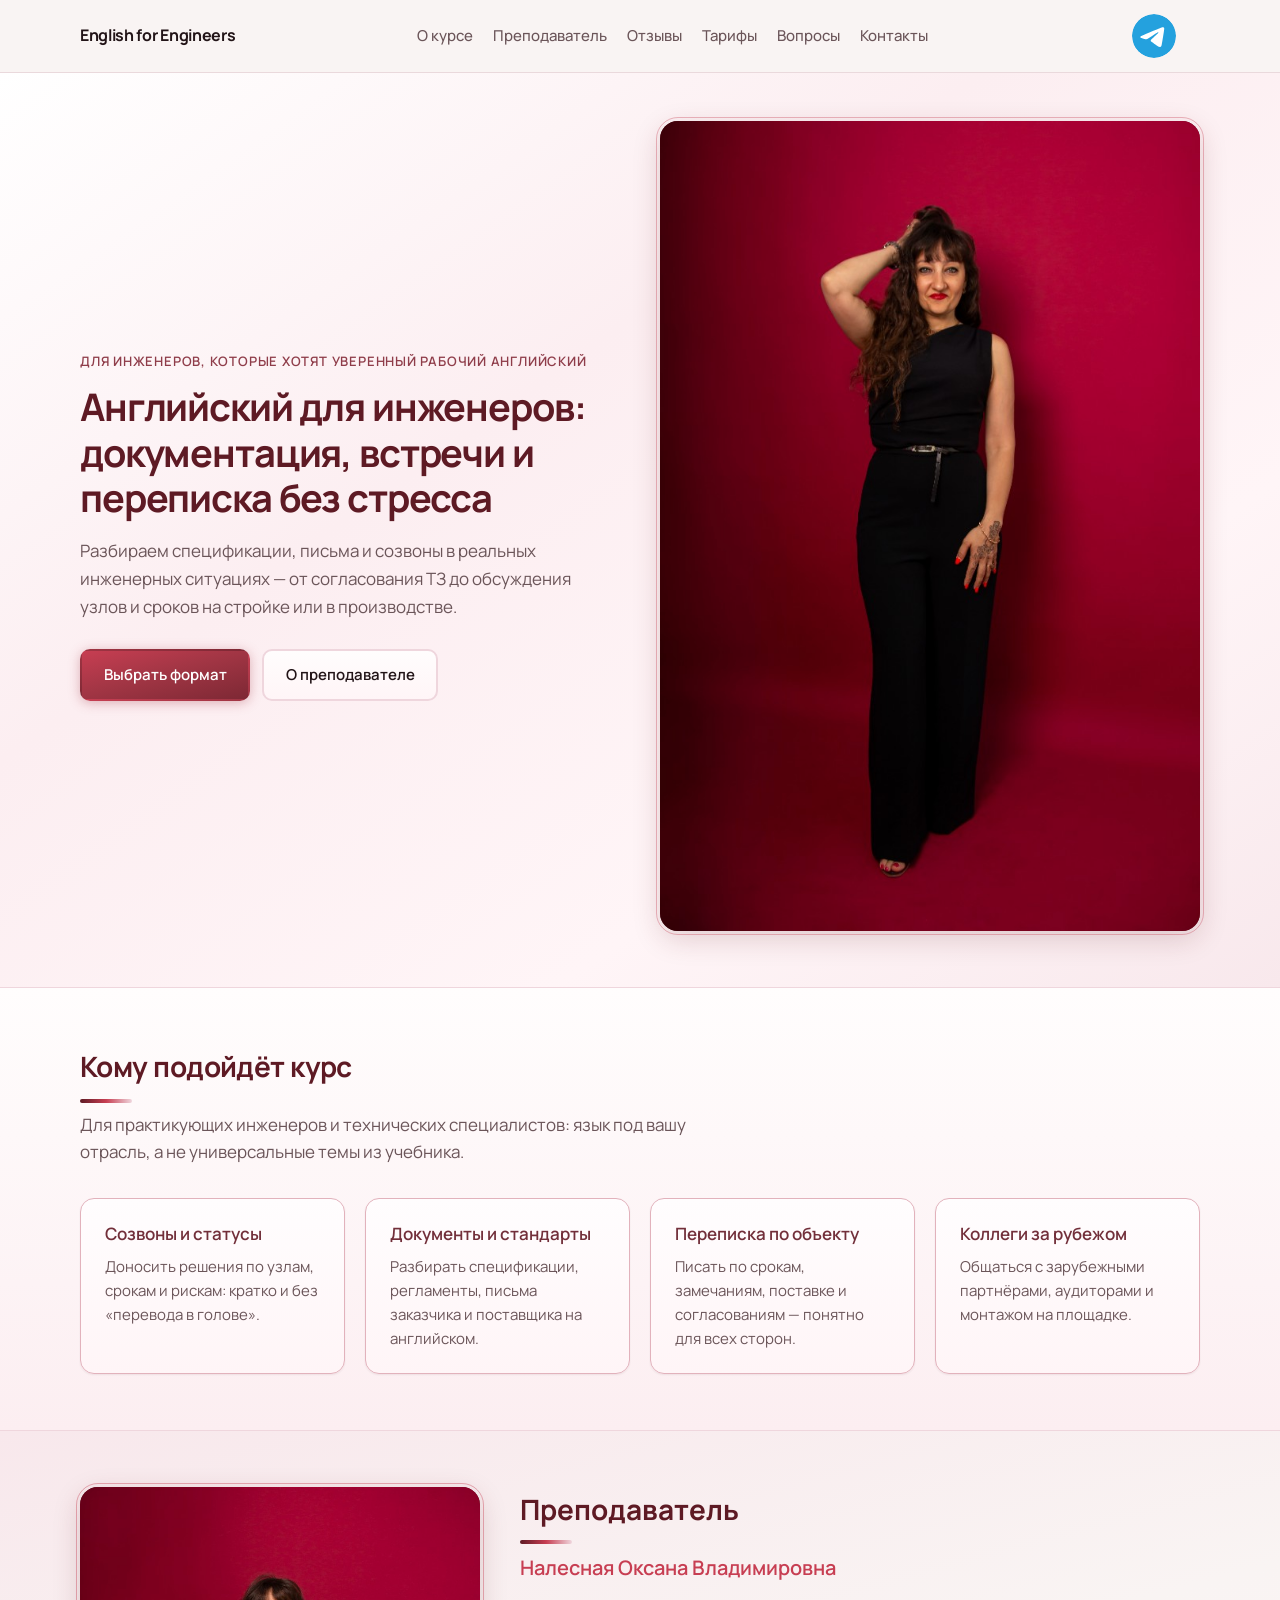
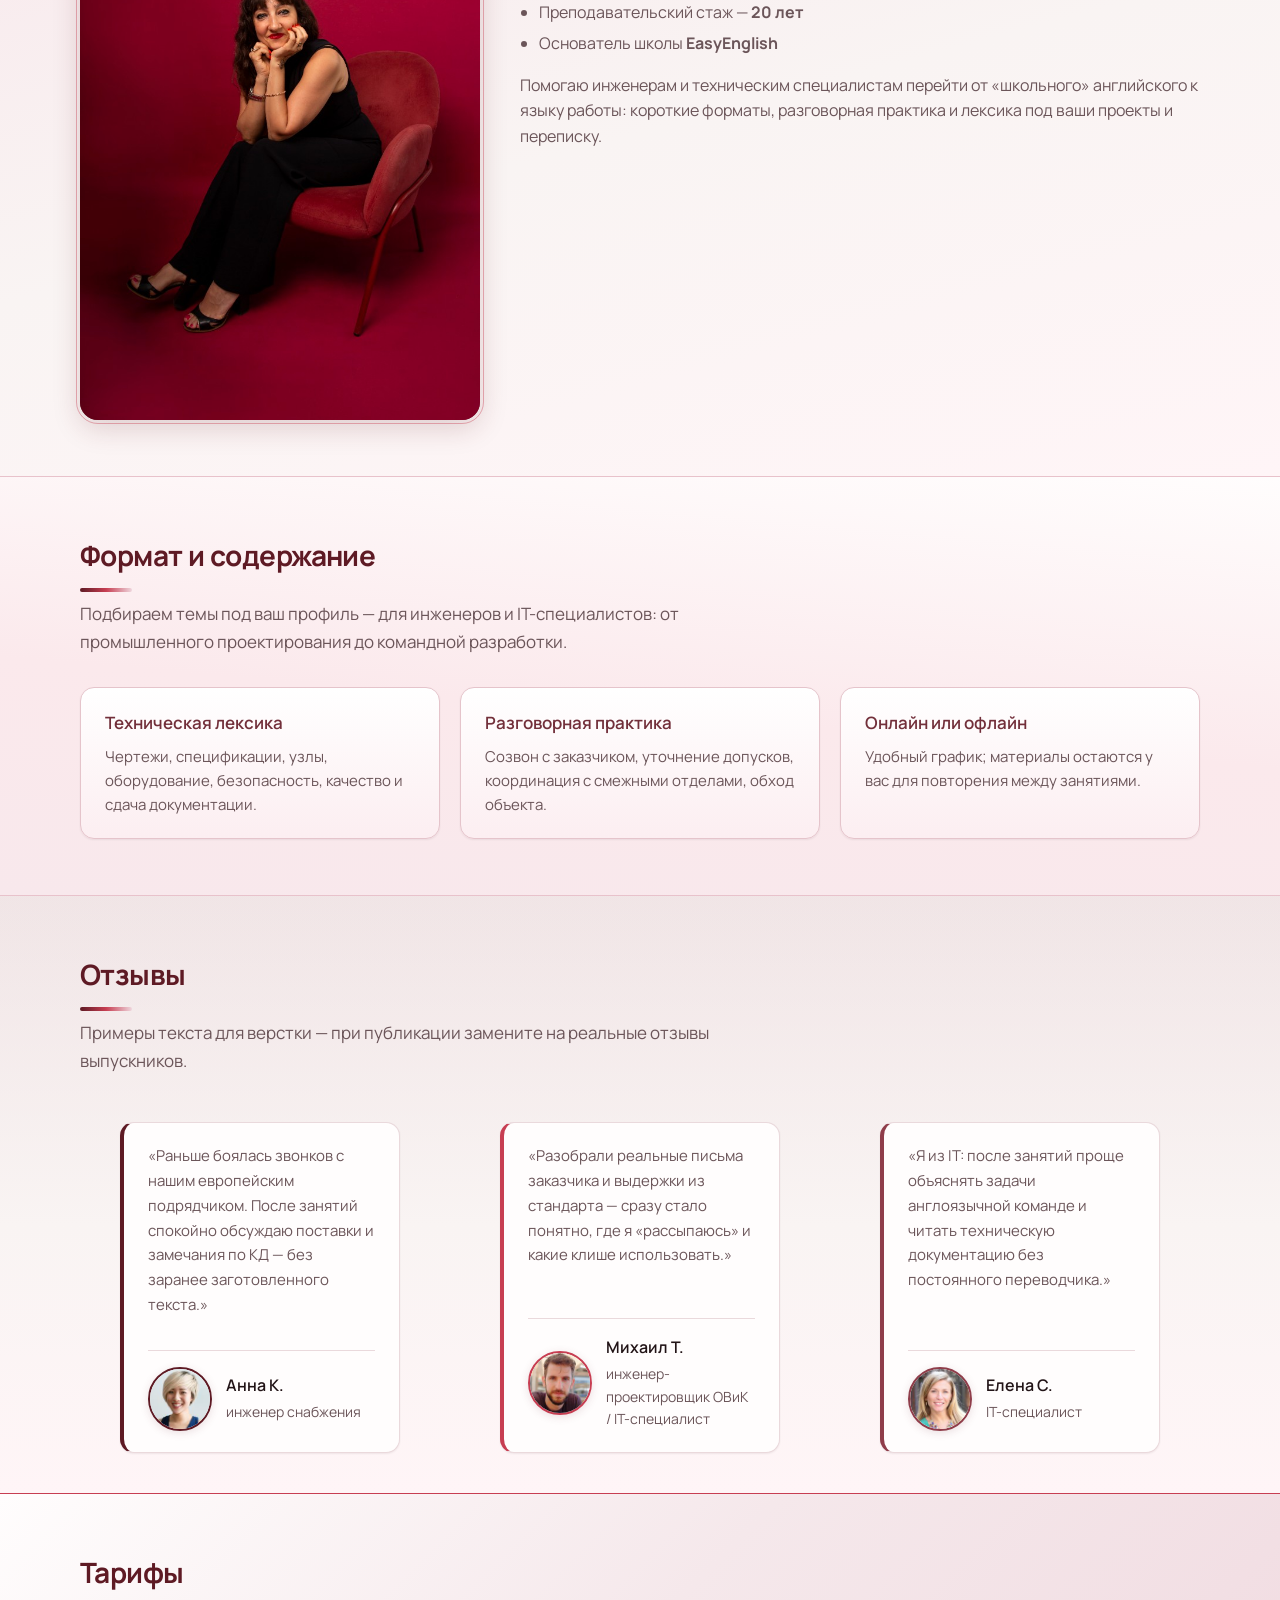
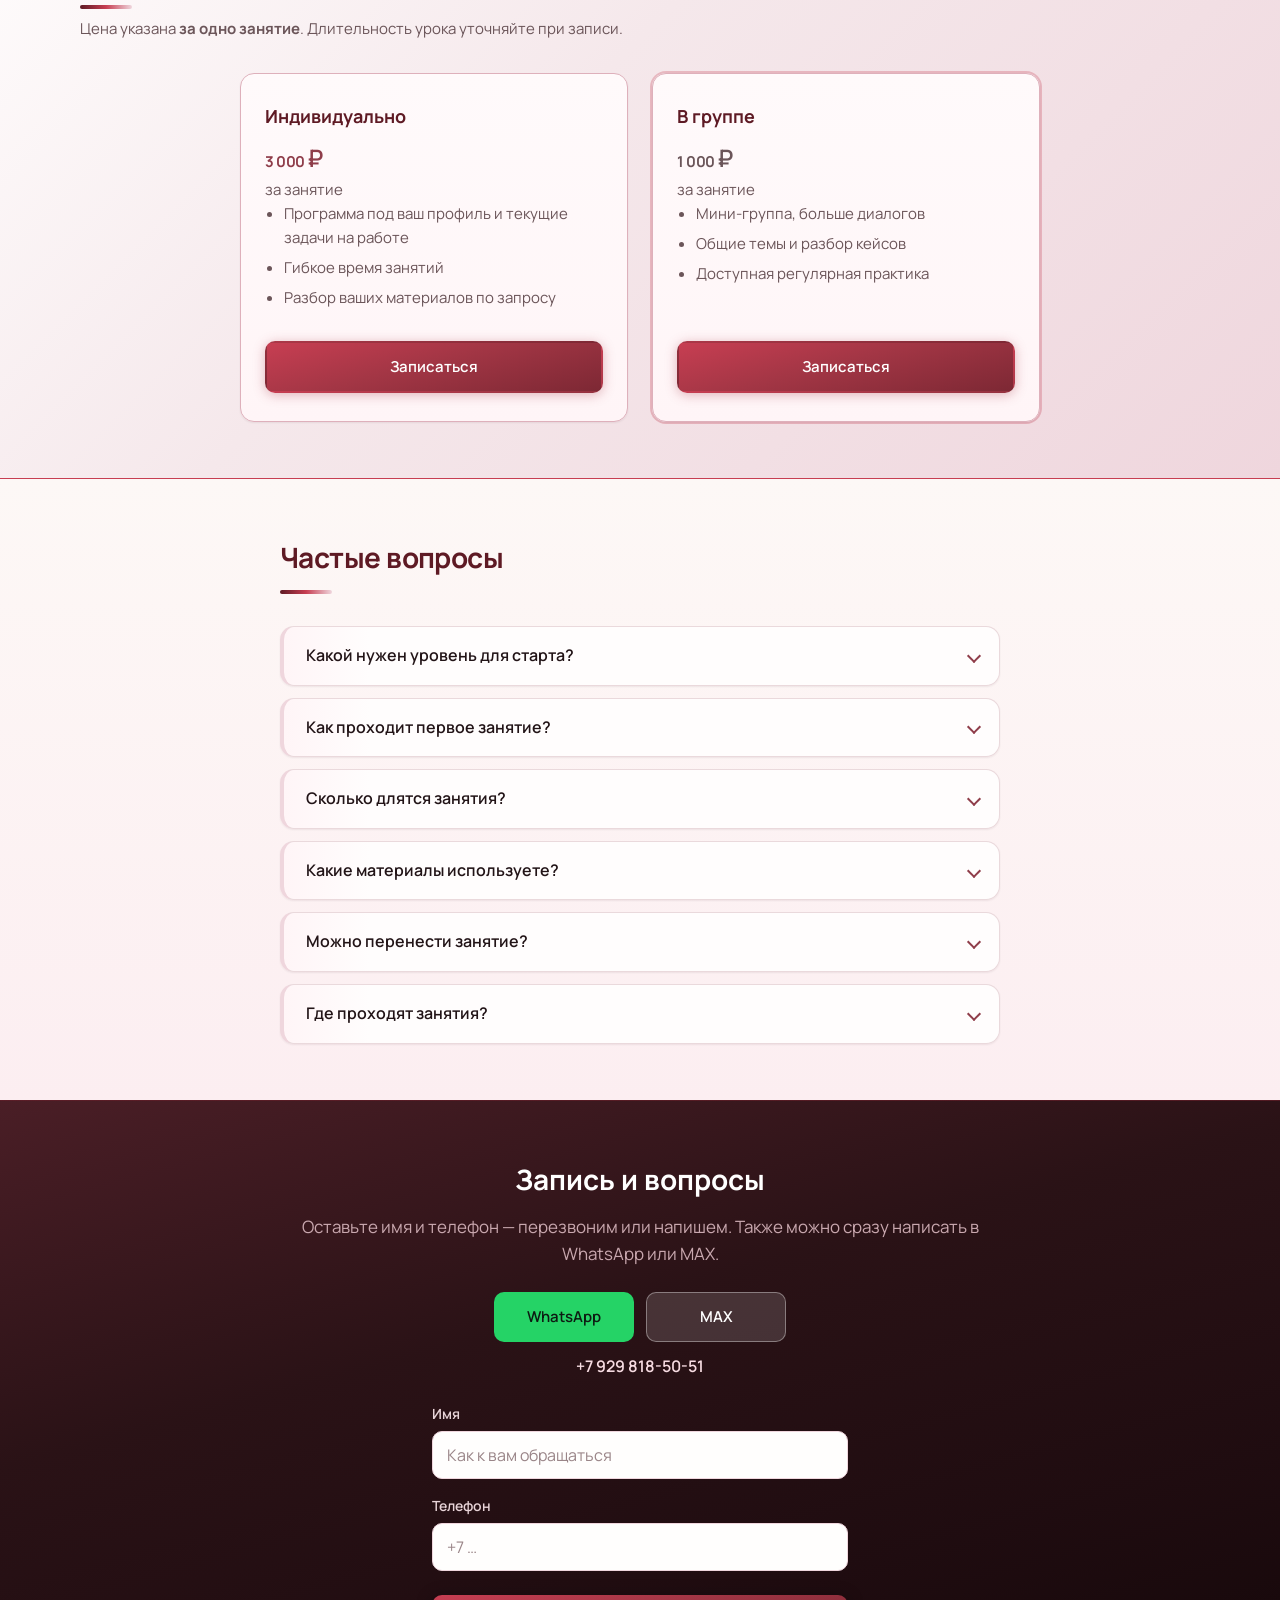
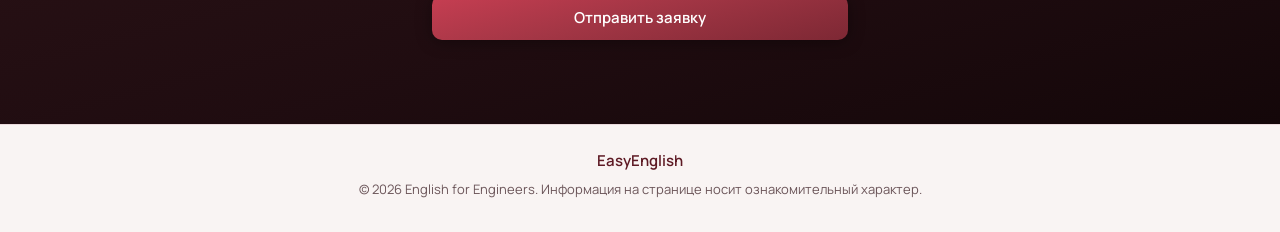
==== commit 37b1f91e: "feat(contacts): add WhatsApp and MAX CTA buttons Make direct messenger contact clearer by adding pro" ====
--- a/index.html
+++ b/index.html
@@ -118,7 +118,7 @@
       <div class="container">
         <header class="section-head">
           <h2 id="program-title">Формат и содержание</h2>
-          <p class="section-sub">Подбираем темы под ваш профиль — от промышленного проектирования до инженерии зданий.</p>
+          <p class="section-sub">Подбираем темы под ваш профиль — для инженеров и IT-специалистов: от промышленного проектирования до командной разработки.</p>
         </header>
         <div class="card-grid card-grid-3">
           <article class="card">
@@ -161,17 +161,17 @@
               <img class="review-photo" src="assets/reviews/mikhail-t.jpg" width="128" height="128" alt="Портрет автора отзыва, Михаил Т." />
               <div class="review-meta">
                 <cite class="review-author">Михаил Т.</cite>
-                <span class="review-role">инженер-проектировщик ОВиК</span>
+                <span class="review-role">инженер-проектировщик ОВиК / IT-специалист</span>
               </div>
             </footer>
           </blockquote>
           <blockquote class="card review-card">
-            <p class="review-text">«Мини-группа: много живых диалогов под производство и стройку, по каждому успеваешь получить правки от преподавателя.»</p>
+            <p class="review-text">«Я из IT: после занятий проще объяснять задачи англоязычной команде и читать техническую документацию без постоянного переводчика.»</p>
             <footer class="review-footer">
               <img class="review-photo" src="assets/reviews/elena-s.jpg" width="128" height="128" alt="Портрет автора отзыва, Елена С." />
               <div class="review-meta">
                 <cite class="review-author">Елена С.</cite>
-                <span class="review-role">ведущий инженер-конструктор</span>
+                <span class="review-role">IT-специалист</span>
               </div>
             </footer>
           </blockquote>
@@ -249,7 +249,12 @@
     <section class="section section-cta" id="contacts" aria-labelledby="contacts-title">
       <div class="container container-narrow cta-inner">
         <h2 id="contacts-title">Запись и вопросы</h2>
-        <p class="cta-lead">Оставьте имя и телефон — перезвоним или напишем. Написать в Telegram можно кнопкой вверху страницы.</p>
+        <p class="cta-lead">Оставьте имя и телефон — перезвоним или напишем. Также можно сразу написать в WhatsApp или MAX.</p>
+        <div class="messenger-links" aria-label="Мессенджеры для связи">
+          <a class="btn messenger-btn messenger-btn-whatsapp" href="https://wa.me/79298185051" target="_blank" rel="noopener noreferrer">WhatsApp</a>
+          <a class="btn messenger-btn messenger-btn-max" href="tel:+79298185051">MAX</a>
+        </div>
+        <p class="messenger-phone">+7 929 818-50-51</p>
         <!-- При включённой reCAPTCHA в Formspree + AJAX: вставьте публичный Site Key (reCAPTCHA v3).
              Secret key — только в настройках Formspree. Пусто = обычная отправка формы без fetch. -->
         <form
--- a/styles.css
+++ b/styles.css
@@ -947,6 +947,45 @@
   font-size: 1.0625rem;
 }
 
+.messenger-links {
+  display: flex;
+  gap: 0.75rem;
+  justify-content: center;
+  flex-wrap: wrap;
+  margin: 0 auto 1.5rem;
+  max-width: 26rem;
+}
+
+.messenger-btn {
+  min-width: 140px;
+  border: 1px solid transparent;
+}
+
+.messenger-btn-whatsapp {
+  background: #25d366;
+  color: #0d1a12;
+}
+
+.messenger-btn-whatsapp:hover {
+  background: #1fb458;
+}
+
+.messenger-btn-max {
+  background: rgba(255, 255, 255, 0.14);
+  color: #fff;
+  border-color: rgba(255, 255, 255, 0.36);
+}
+
+.messenger-btn-max:hover {
+  background: rgba(255, 255, 255, 0.22);
+}
+
+.messenger-phone {
+  margin: -0.75rem 0 1.5rem;
+  font-weight: 600;
+  color: #f7dce2;
+}
+
 .contact-form {
   text-align: left;
   max-width: 26rem;
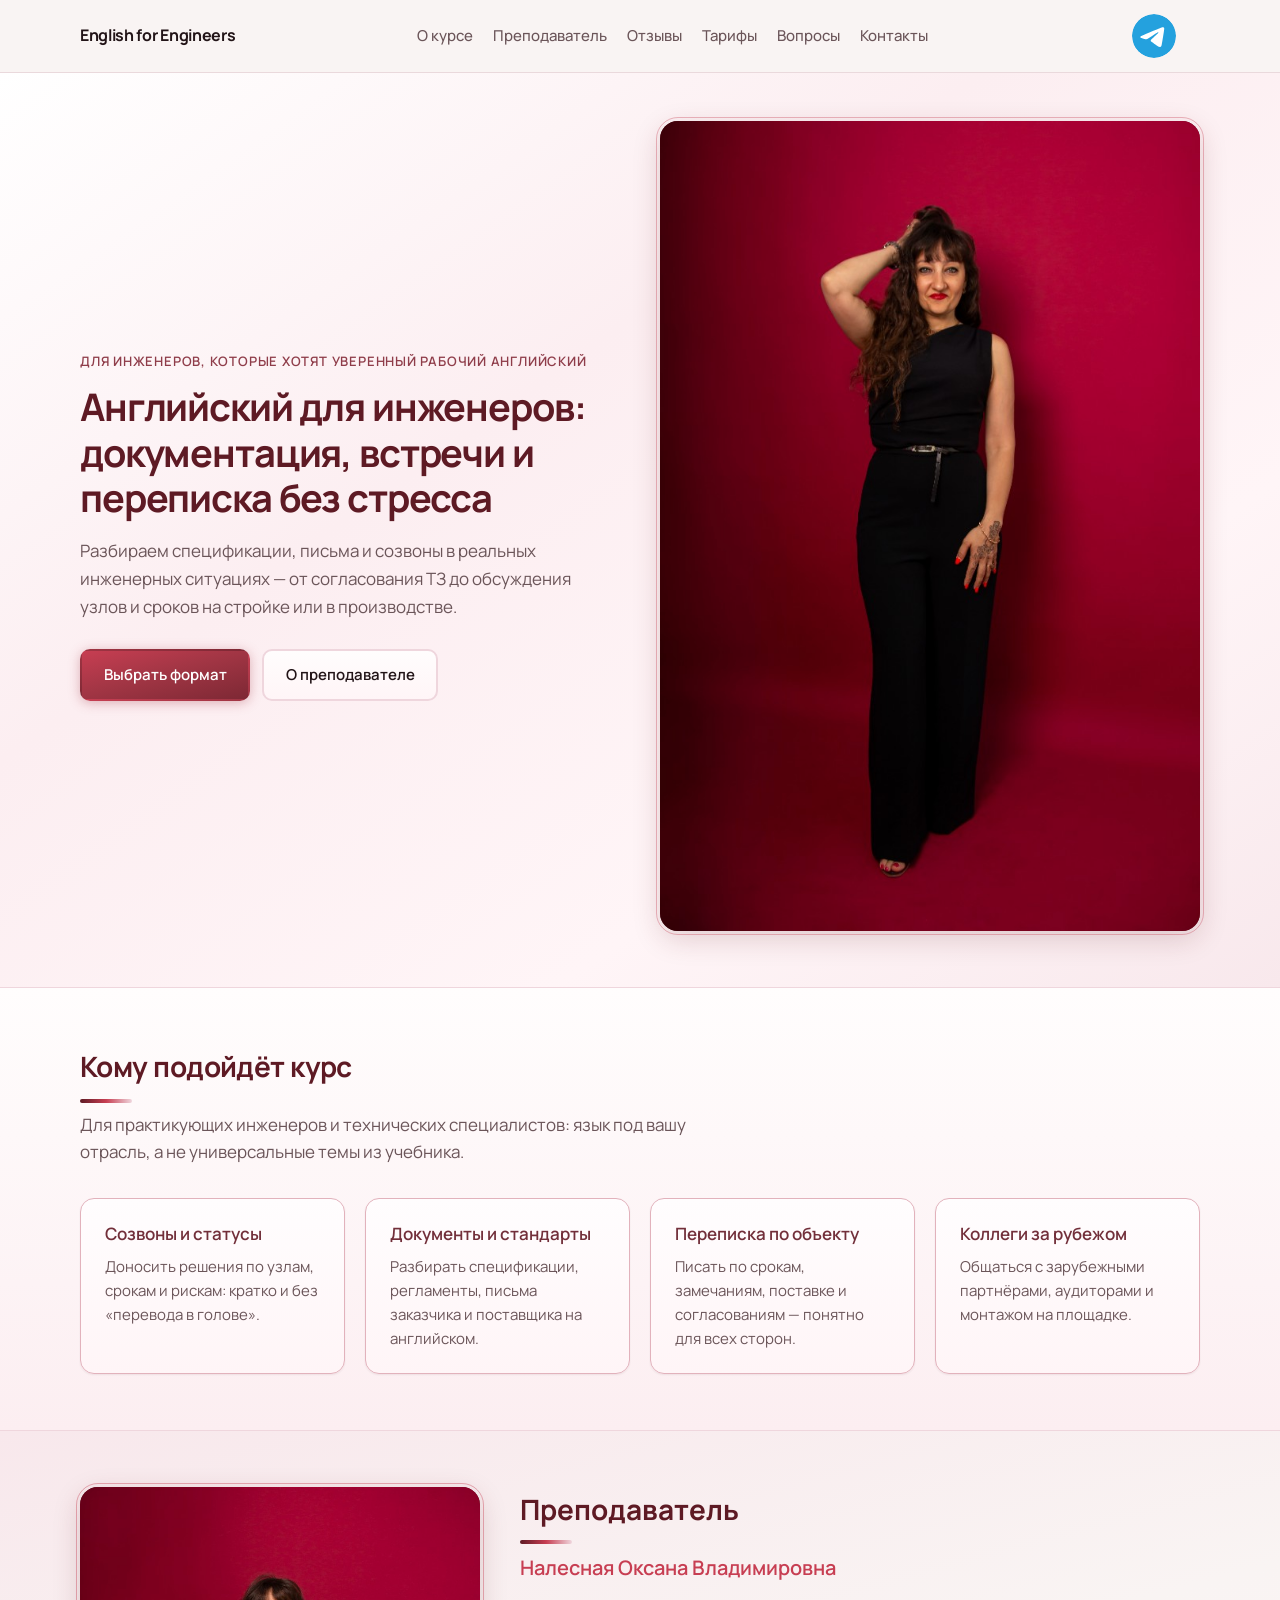
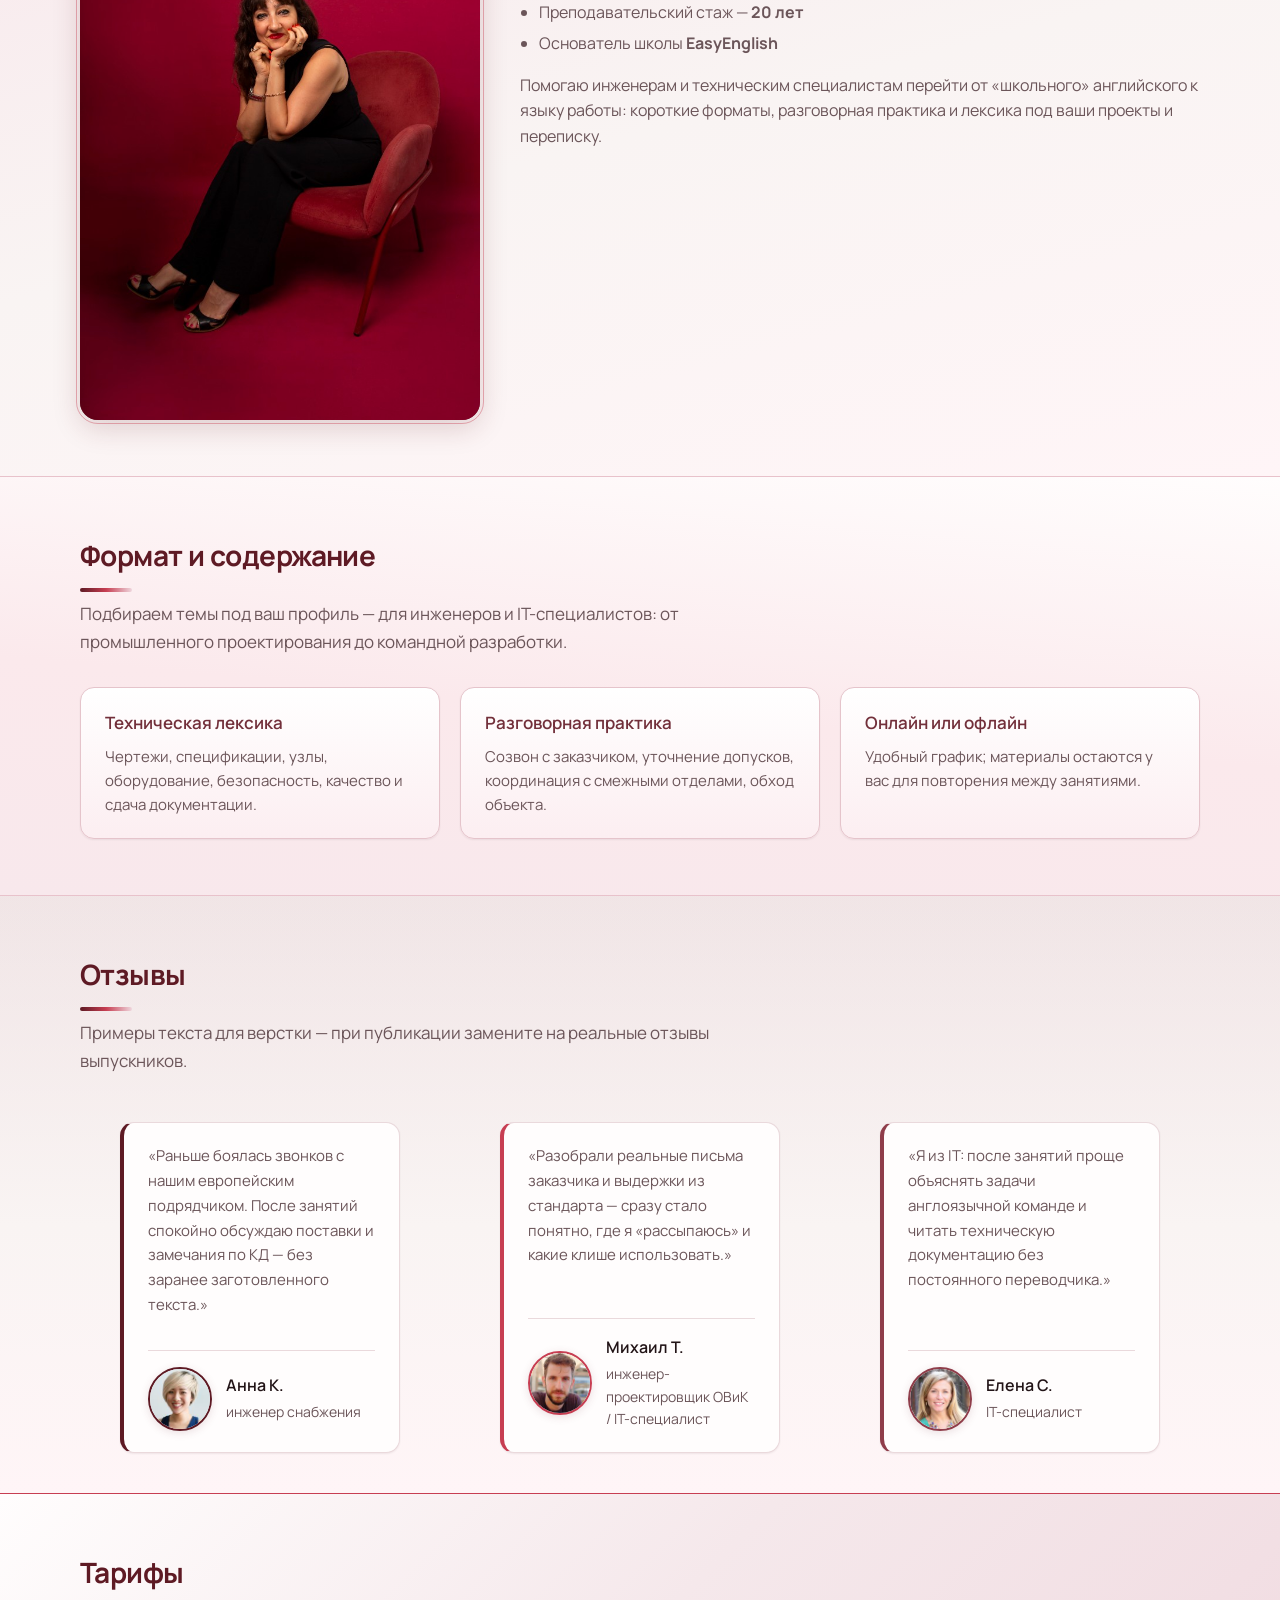
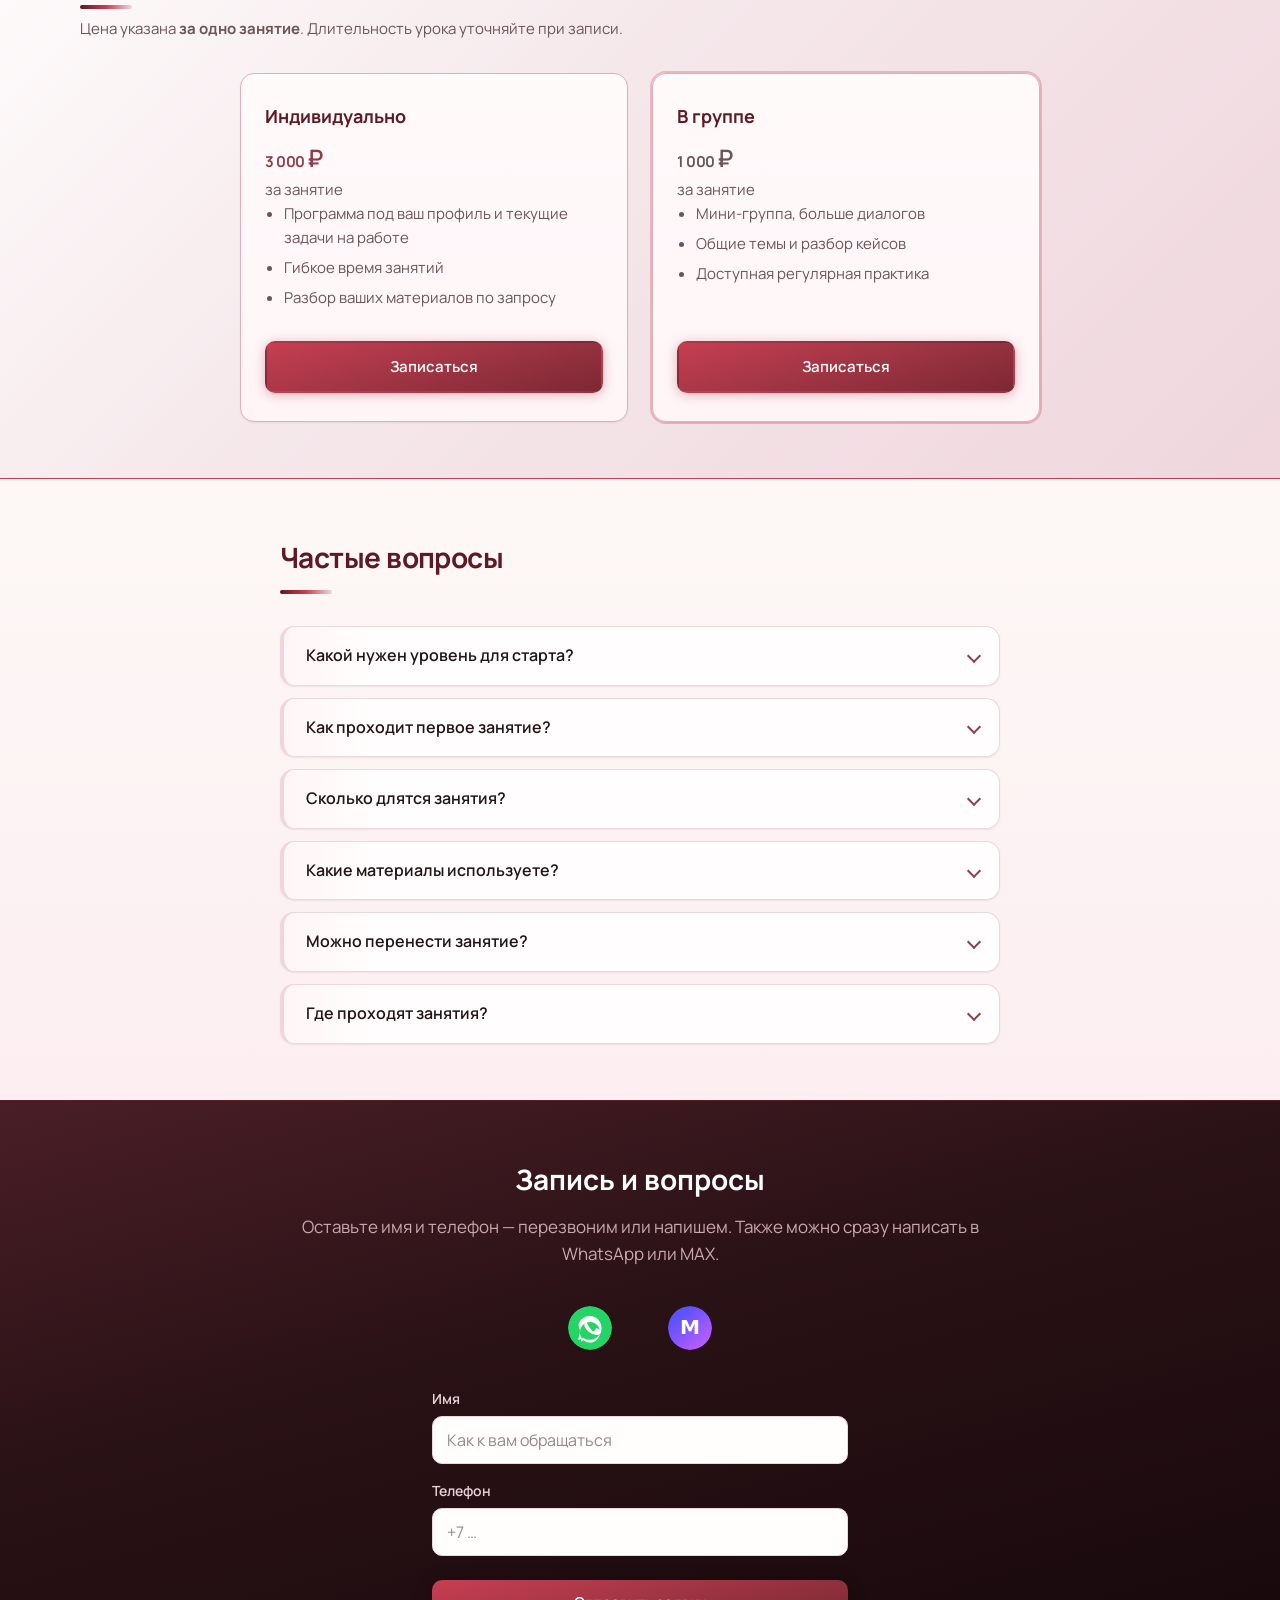
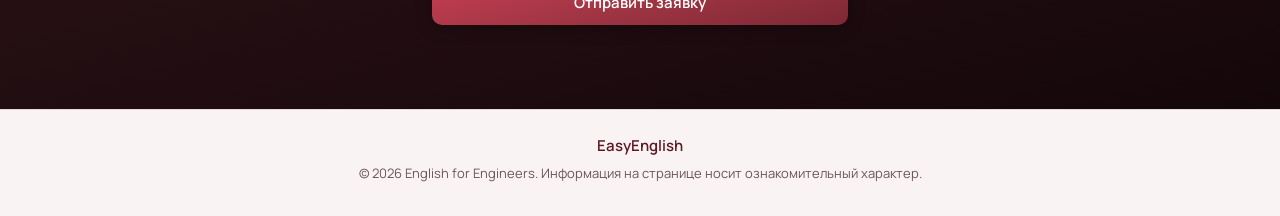
==== commit 0ddf46ab: "style(contacts): messenger icons like header Telegram Replace text buttons with circular WhatsApp an" ====
--- a/index.html
+++ b/index.html
@@ -251,10 +251,19 @@
         <h2 id="contacts-title">Запись и вопросы</h2>
         <p class="cta-lead">Оставьте имя и телефон — перезвоним или напишем. Также можно сразу написать в WhatsApp или MAX.</p>
         <div class="messenger-links" aria-label="Мессенджеры для связи">
-          <a class="btn messenger-btn messenger-btn-whatsapp" href="https://wa.me/79298185051" target="_blank" rel="noopener noreferrer">WhatsApp</a>
-          <a class="btn messenger-btn messenger-btn-max" href="tel:+79298185051">MAX</a>
-        </div>
-        <p class="messenger-phone">+7 929 818-50-51</p>
+          <a
+            class="btn btn-header-tg"
+            href="https://wa.me/79298185051"
+            target="_blank"
+            rel="noopener noreferrer"
+            aria-label="Написать в WhatsApp"
+          >
+            <img class="btn-header-tg__svg" src="assets/whatsapp-icon.svg" width="44" height="44" alt="" decoding="async" />
+          </a>
+          <a class="btn btn-header-tg" href="tel:+79298185051" aria-label="Позвонить или написать в MAX">
+            <img class="btn-header-tg__svg" src="assets/max-icon.svg" width="44" height="44" alt="" decoding="async" />
+          </a>
+        </div>
         <!-- При включённой reCAPTCHA в Formspree + AJAX: вставьте публичный Site Key (reCAPTCHA v3).
              Secret key — только в настройках Formspree. Пусто = обычная отправка формы без fetch. -->
         <form
--- a/styles.css
+++ b/styles.css
@@ -949,41 +949,17 @@
 
 .messenger-links {
   display: flex;
-  gap: 0.75rem;
+  gap: 0.5rem;
   justify-content: center;
   flex-wrap: wrap;
+  align-items: center;
   margin: 0 auto 1.5rem;
   max-width: 26rem;
 }
 
-.messenger-btn {
-  min-width: 140px;
-  border: 1px solid transparent;
-}
-
-.messenger-btn-whatsapp {
-  background: #25d366;
-  color: #0d1a12;
-}
-
-.messenger-btn-whatsapp:hover {
-  background: #1fb458;
-}
-
-.messenger-btn-max {
-  background: rgba(255, 255, 255, 0.14);
-  color: #fff;
-  border-color: rgba(255, 255, 255, 0.36);
-}
-
-.messenger-btn-max:hover {
-  background: rgba(255, 255, 255, 0.22);
-}
-
-.messenger-phone {
-  margin: -0.75rem 0 1.5rem;
-  font-weight: 600;
-  color: #f7dce2;
+.messenger-links .btn-header-tg:focus-visible {
+  outline: 2px solid #fff;
+  outline-offset: 3px;
 }
 
 .contact-form {
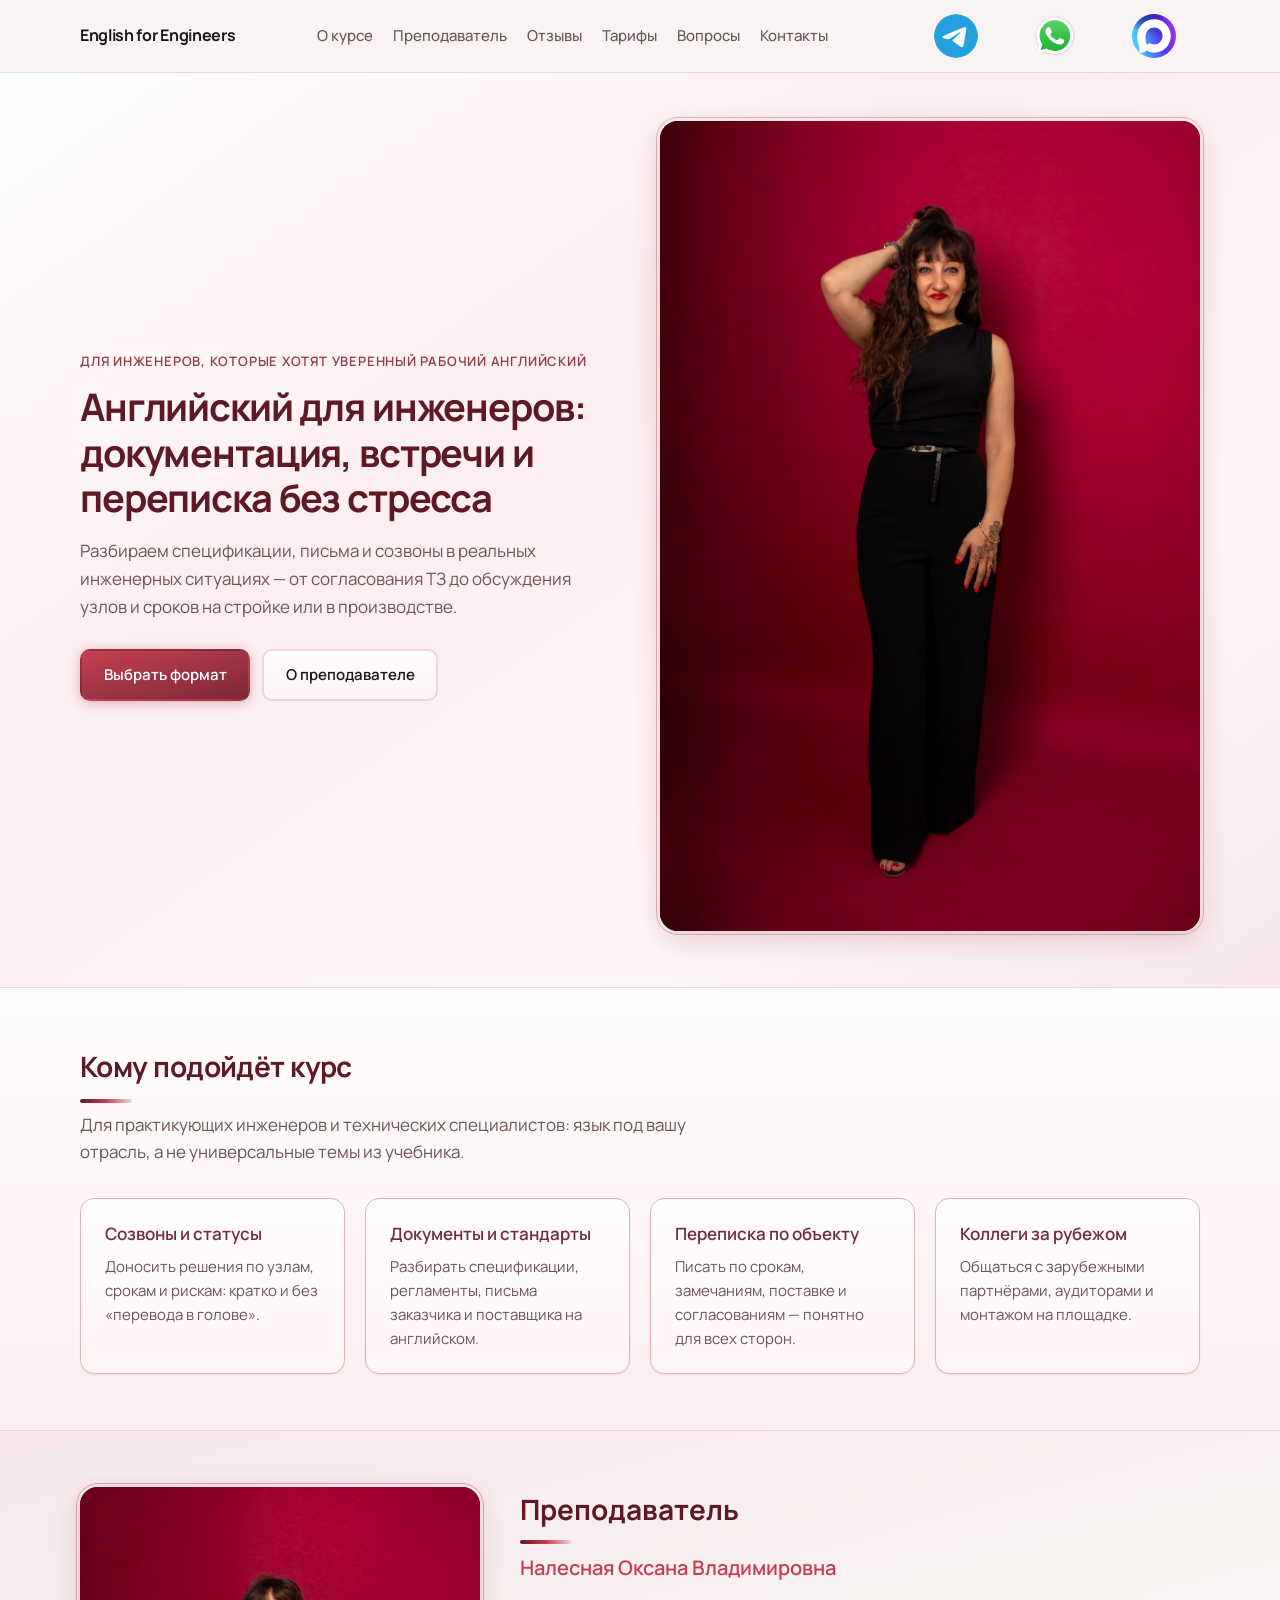
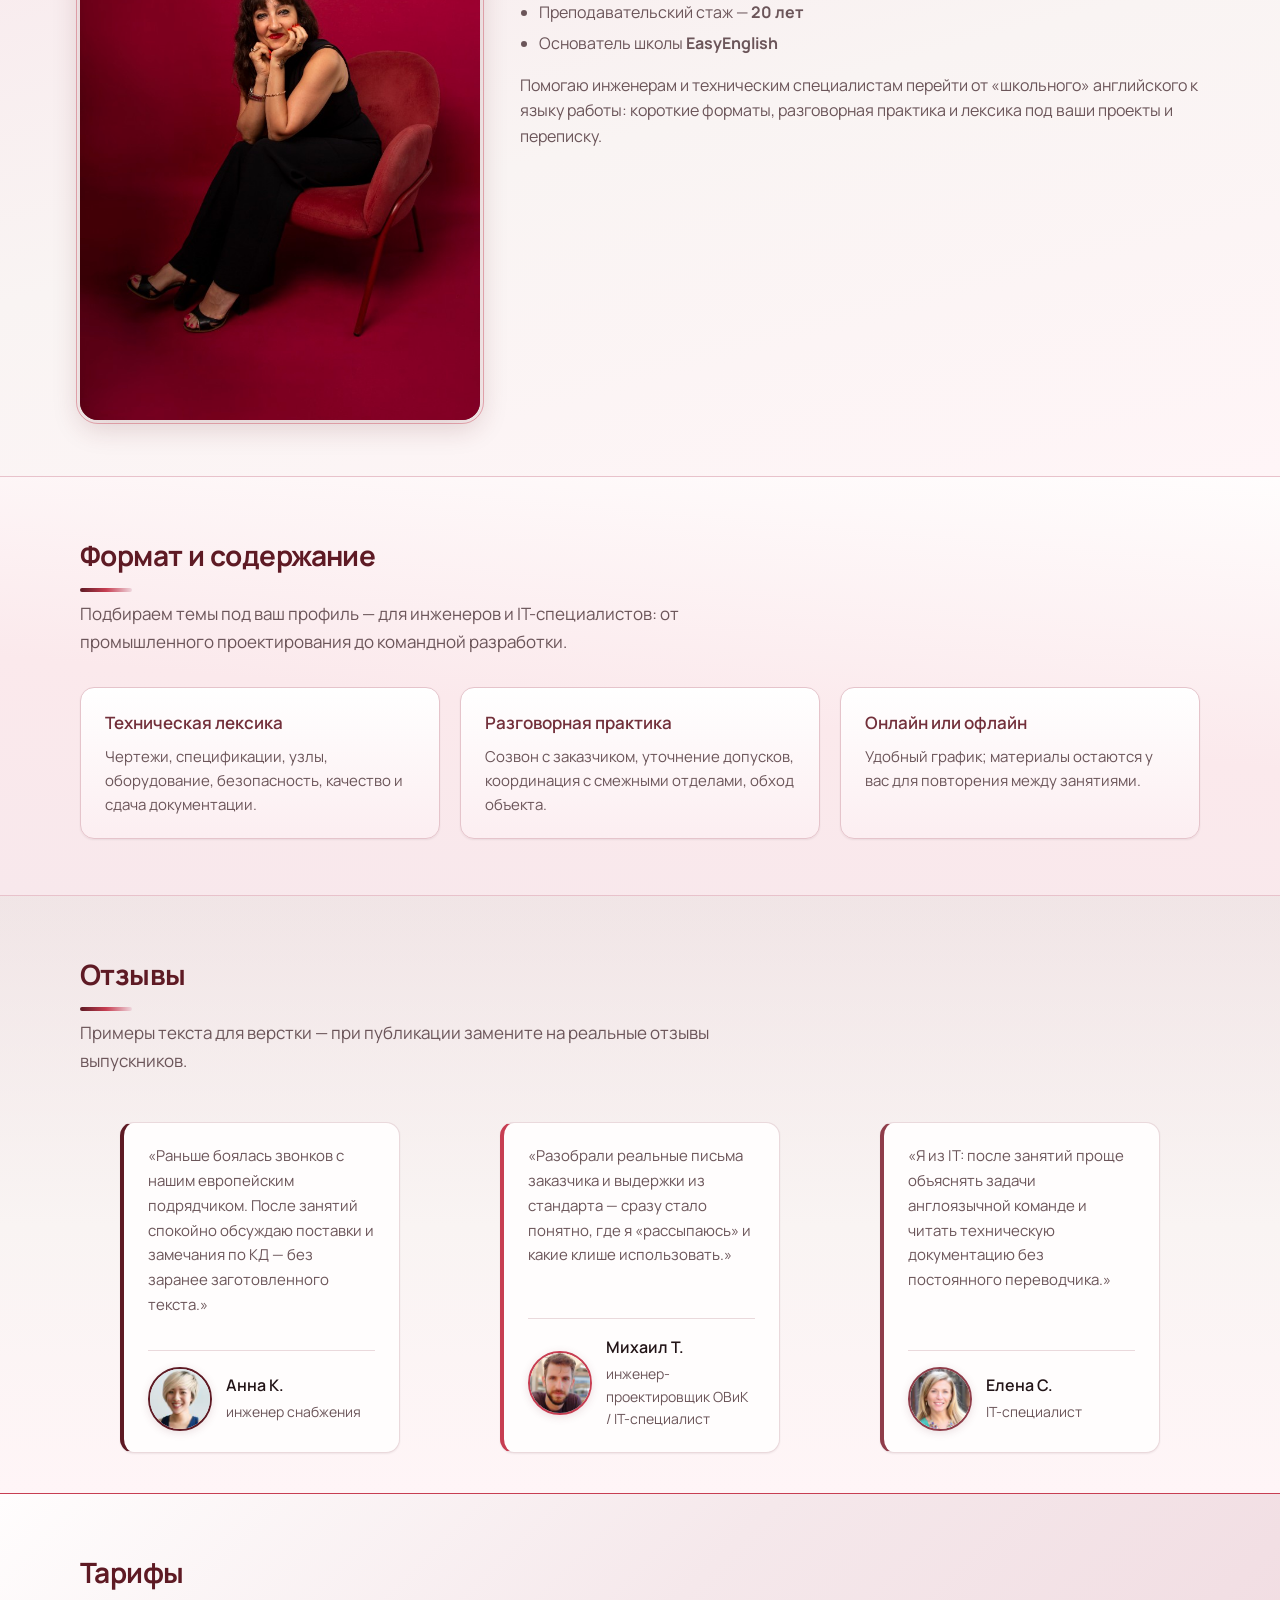
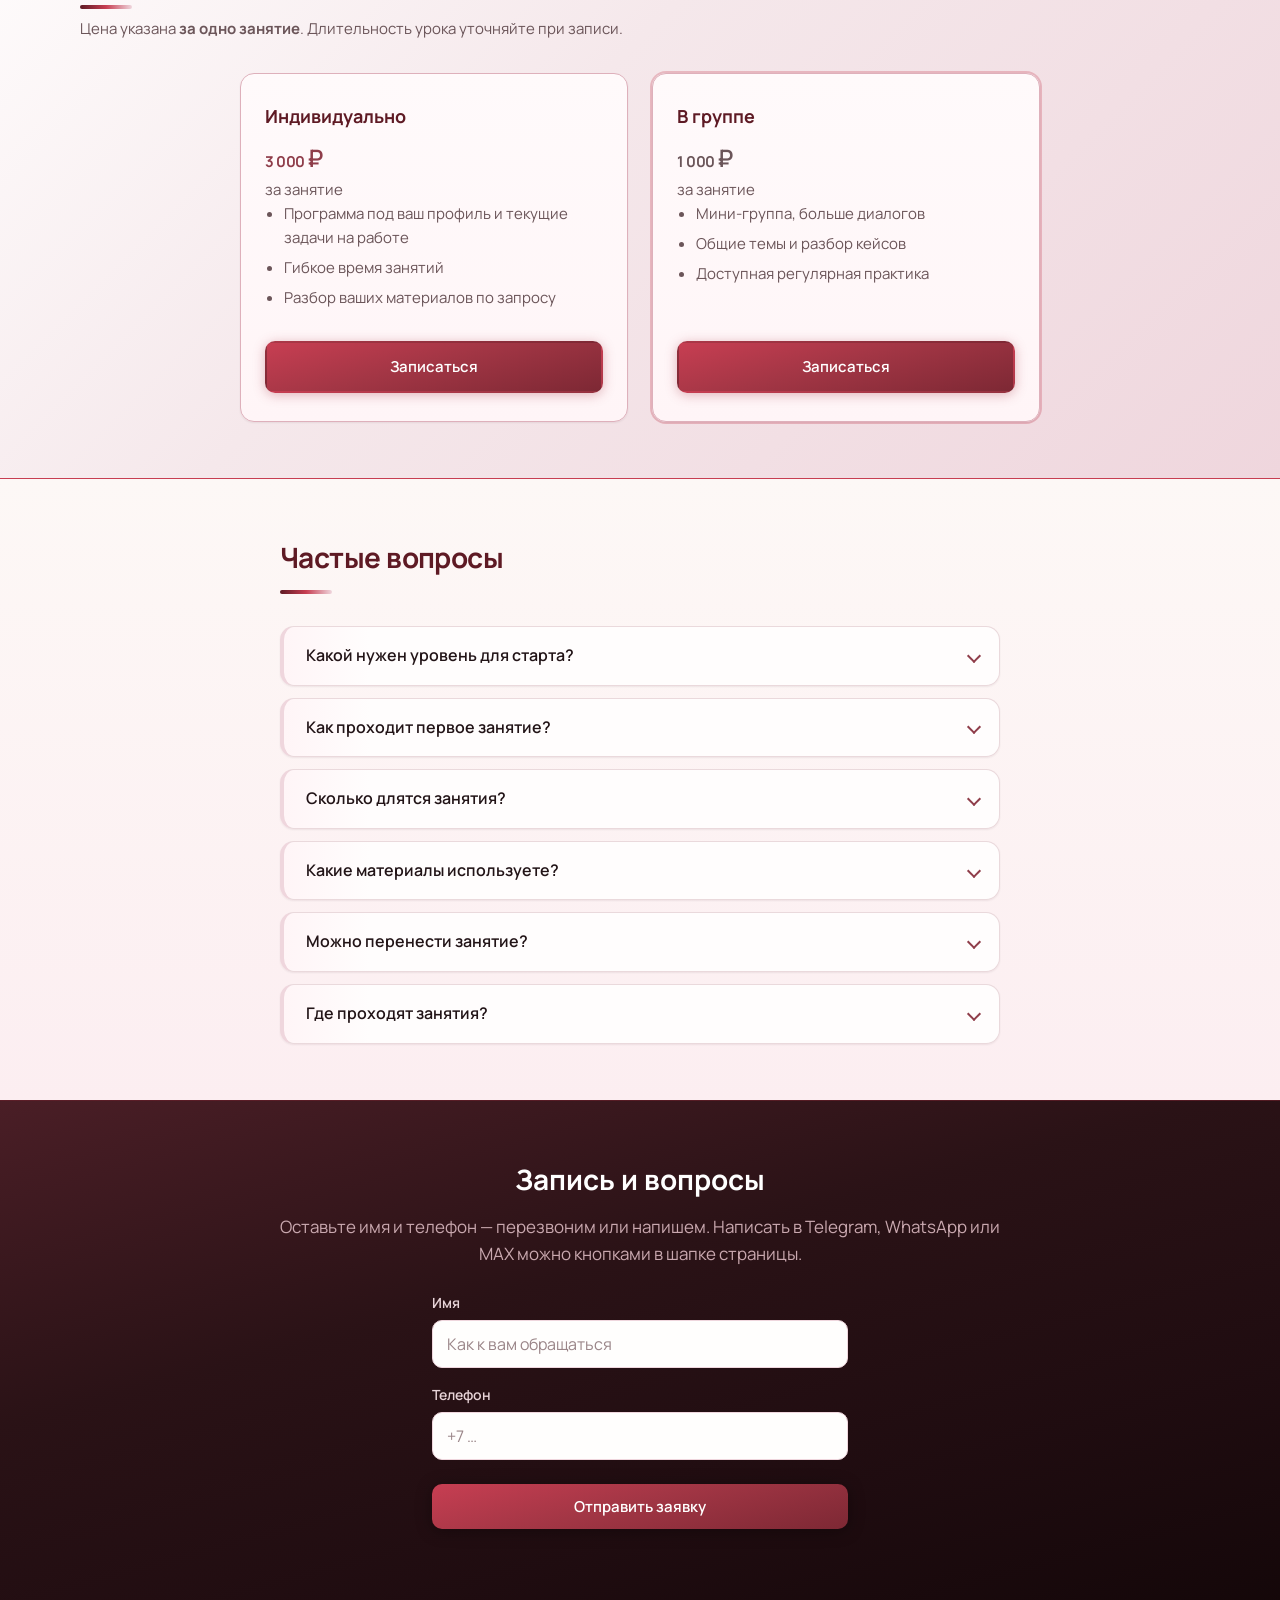
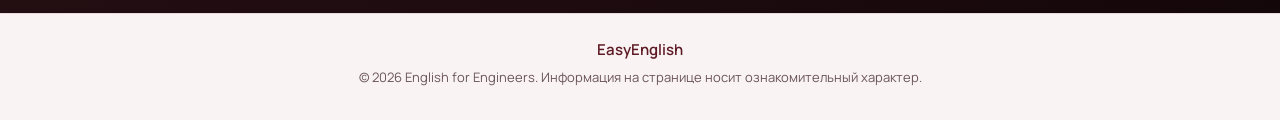
==== commit 9831f625: "refactor(header): group Telegram, WhatsApp and MAX icons Move messenger shortcuts from the contact C" ====
--- a/index.html
+++ b/index.html
@@ -30,15 +30,29 @@
         </ul>
       </nav>
       <div class="header-toolbar">
-        <a
-          class="btn btn-header-tg"
-          href="https://t.me/I_am_Oksana_Nalesnaya"
-          rel="noopener noreferrer"
-          target="_blank"
-          aria-label="Написать в Telegram"
-        >
-          <img class="btn-header-tg__svg" src="assets/telegram-icon.svg" width="44" height="44" alt="" decoding="async" />
-        </a>
+        <div class="header-messenger-links" role="group" aria-label="Написать в мессенджерах">
+          <a
+            class="btn btn-header-tg"
+            href="https://t.me/I_am_Oksana_Nalesnaya"
+            rel="noopener noreferrer"
+            target="_blank"
+            aria-label="Написать в Telegram"
+          >
+            <img class="btn-header-tg__svg" src="assets/telegram-icon.svg" width="44" height="44" alt="" decoding="async" />
+          </a>
+          <a
+            class="btn btn-header-tg"
+            href="https://wa.me/79298185051"
+            target="_blank"
+            rel="noopener noreferrer"
+            aria-label="Написать в WhatsApp"
+          >
+            <img class="btn-header-tg__svg" src="assets/whatsapp-icon.svg" width="44" height="44" alt="" decoding="async" />
+          </a>
+          <a class="btn btn-header-tg" href="tel:+79298185051" aria-label="Позвонить или написать в MAX">
+            <img class="btn-header-tg__svg" src="assets/max-icon.svg" width="44" height="44" alt="" decoding="async" />
+          </a>
+        </div>
         <button type="button" class="nav-toggle" aria-expanded="false" aria-controls="site-nav" aria-label="Открыть меню">
           <span class="nav-toggle-bar" aria-hidden="true"></span>
           <span class="nav-toggle-bar" aria-hidden="true"></span>
@@ -249,21 +263,7 @@
     <section class="section section-cta" id="contacts" aria-labelledby="contacts-title">
       <div class="container container-narrow cta-inner">
         <h2 id="contacts-title">Запись и вопросы</h2>
-        <p class="cta-lead">Оставьте имя и телефон — перезвоним или напишем. Также можно сразу написать в WhatsApp или MAX.</p>
-        <div class="messenger-links" aria-label="Мессенджеры для связи">
-          <a
-            class="btn btn-header-tg"
-            href="https://wa.me/79298185051"
-            target="_blank"
-            rel="noopener noreferrer"
-            aria-label="Написать в WhatsApp"
-          >
-            <img class="btn-header-tg__svg" src="assets/whatsapp-icon.svg" width="44" height="44" alt="" decoding="async" />
-          </a>
-          <a class="btn btn-header-tg" href="tel:+79298185051" aria-label="Позвонить или написать в MAX">
-            <img class="btn-header-tg__svg" src="assets/max-icon.svg" width="44" height="44" alt="" decoding="async" />
-          </a>
-        </div>
+        <p class="cta-lead">Оставьте имя и телефон — перезвоним или напишем. Написать в Telegram, WhatsApp или MAX можно кнопками в шапке страницы.</p>
         <!-- При включённой reCAPTCHA в Formspree + AJAX: вставьте публичный Site Key (reCAPTCHA v3).
              Secret key — только в настройках Formspree. Пусто = обычная отправка формы без fetch. -->
         <form
--- a/styles.css
+++ b/styles.css
@@ -947,19 +947,11 @@
   font-size: 1.0625rem;
 }
 
-.messenger-links {
-  display: flex;
+.header-messenger-links {
+  display: flex;
+  align-items: center;
   gap: 0.5rem;
-  justify-content: center;
-  flex-wrap: wrap;
-  align-items: center;
-  margin: 0 auto 1.5rem;
-  max-width: 26rem;
-}
-
-.messenger-links .btn-header-tg:focus-visible {
-  outline: 2px solid #fff;
-  outline-offset: 3px;
+  flex-shrink: 0;
 }
 
 .contact-form {
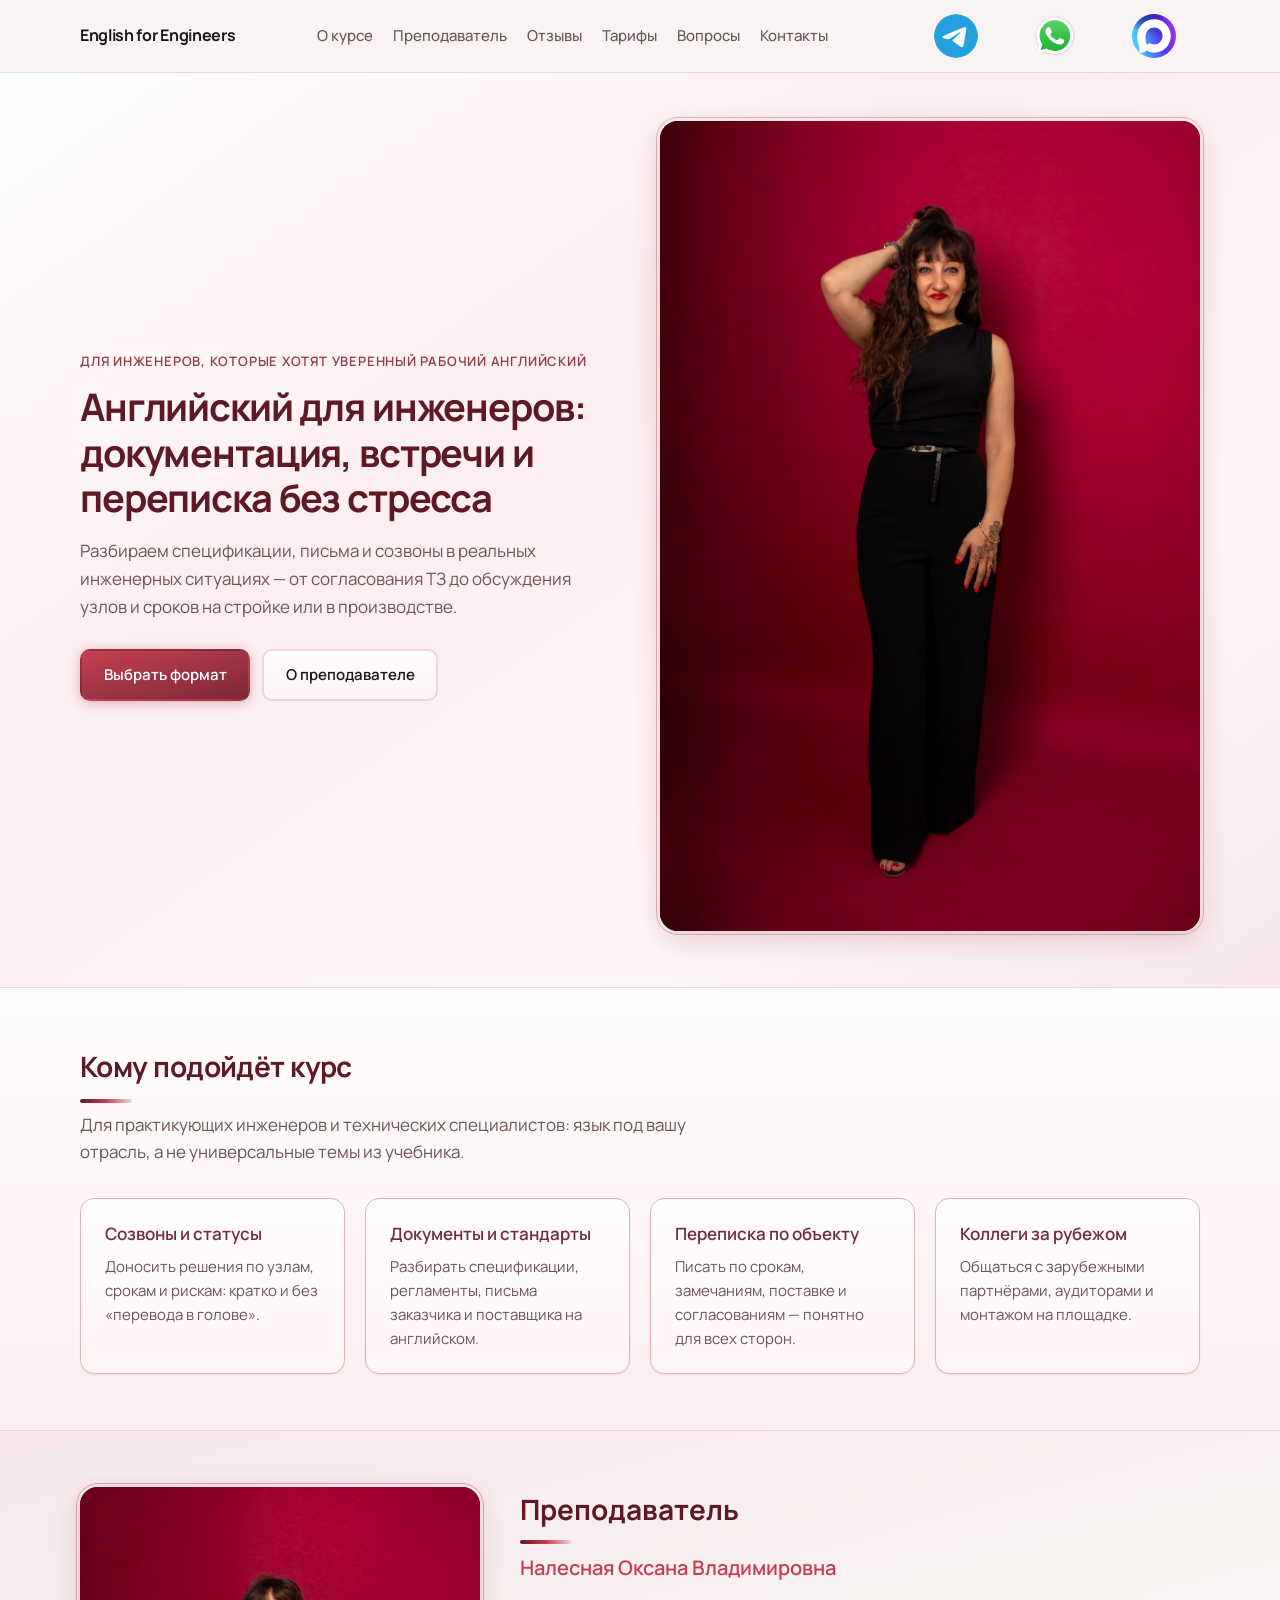
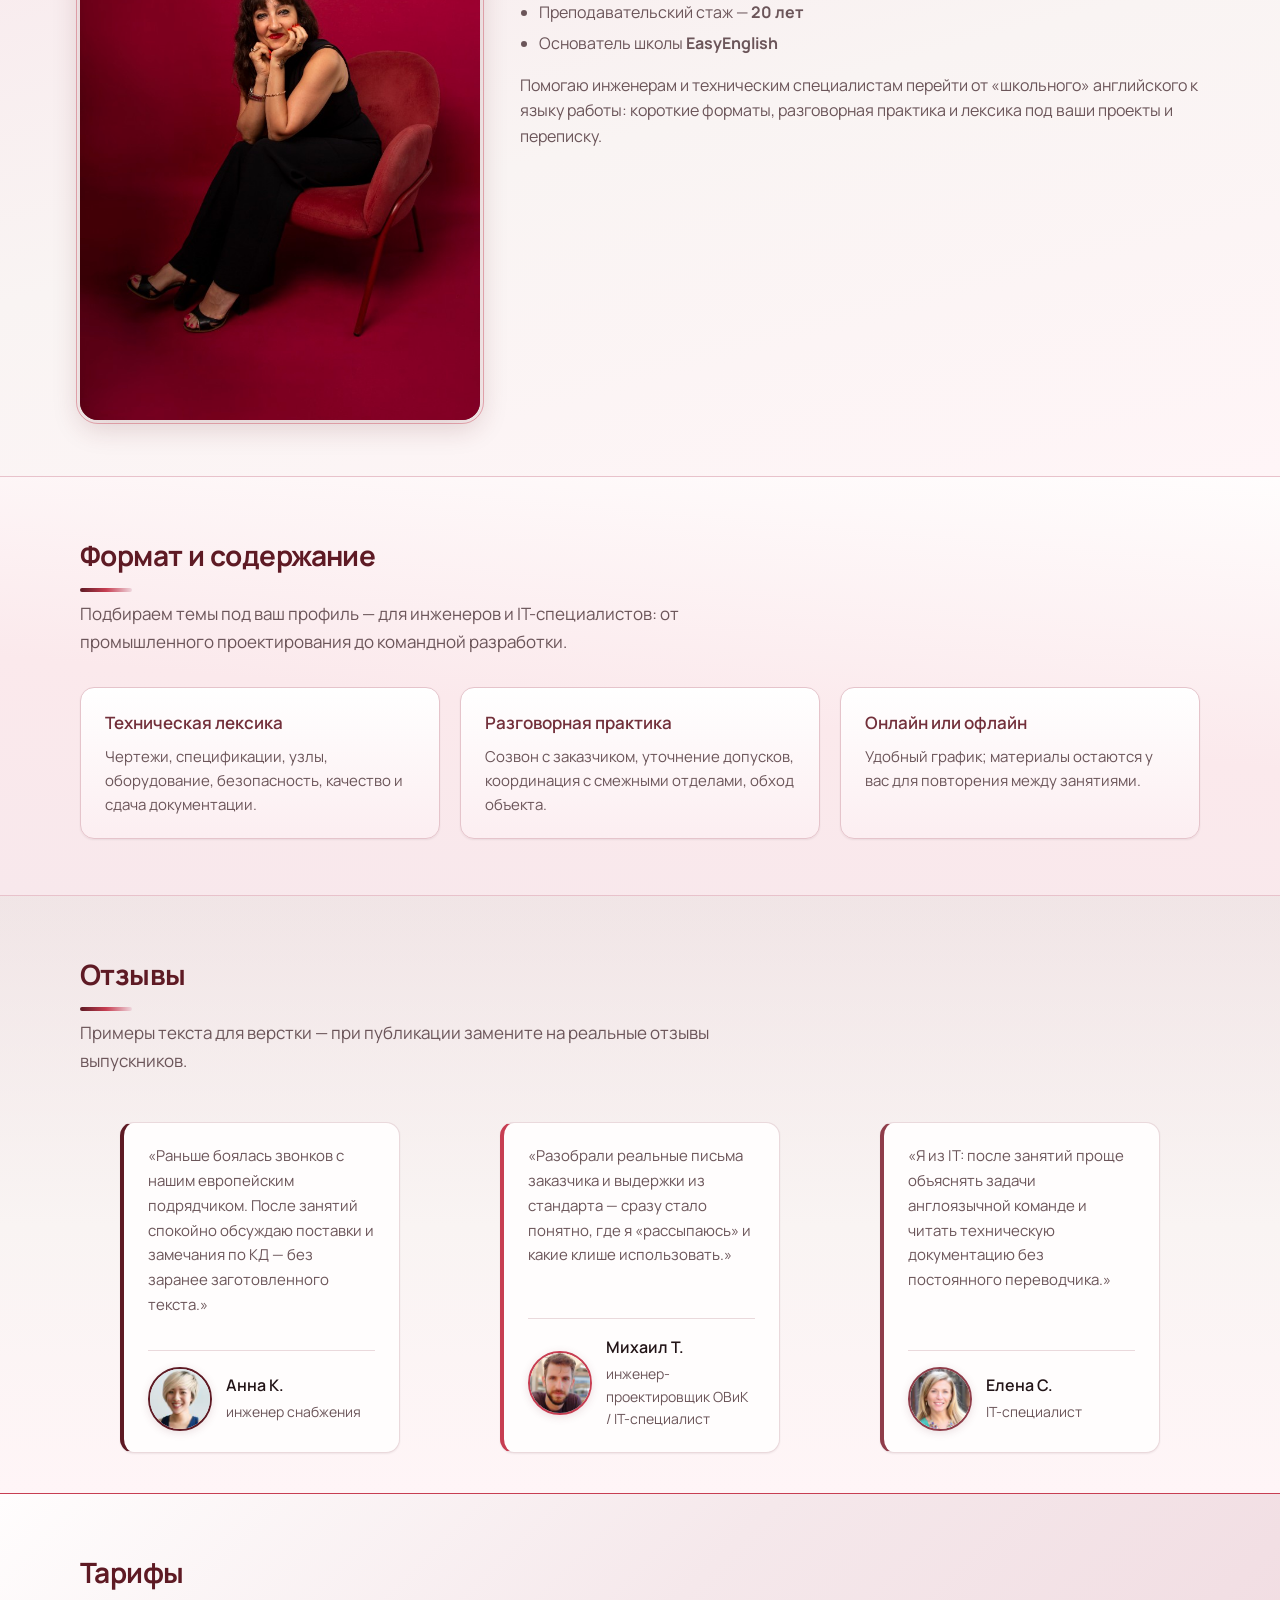
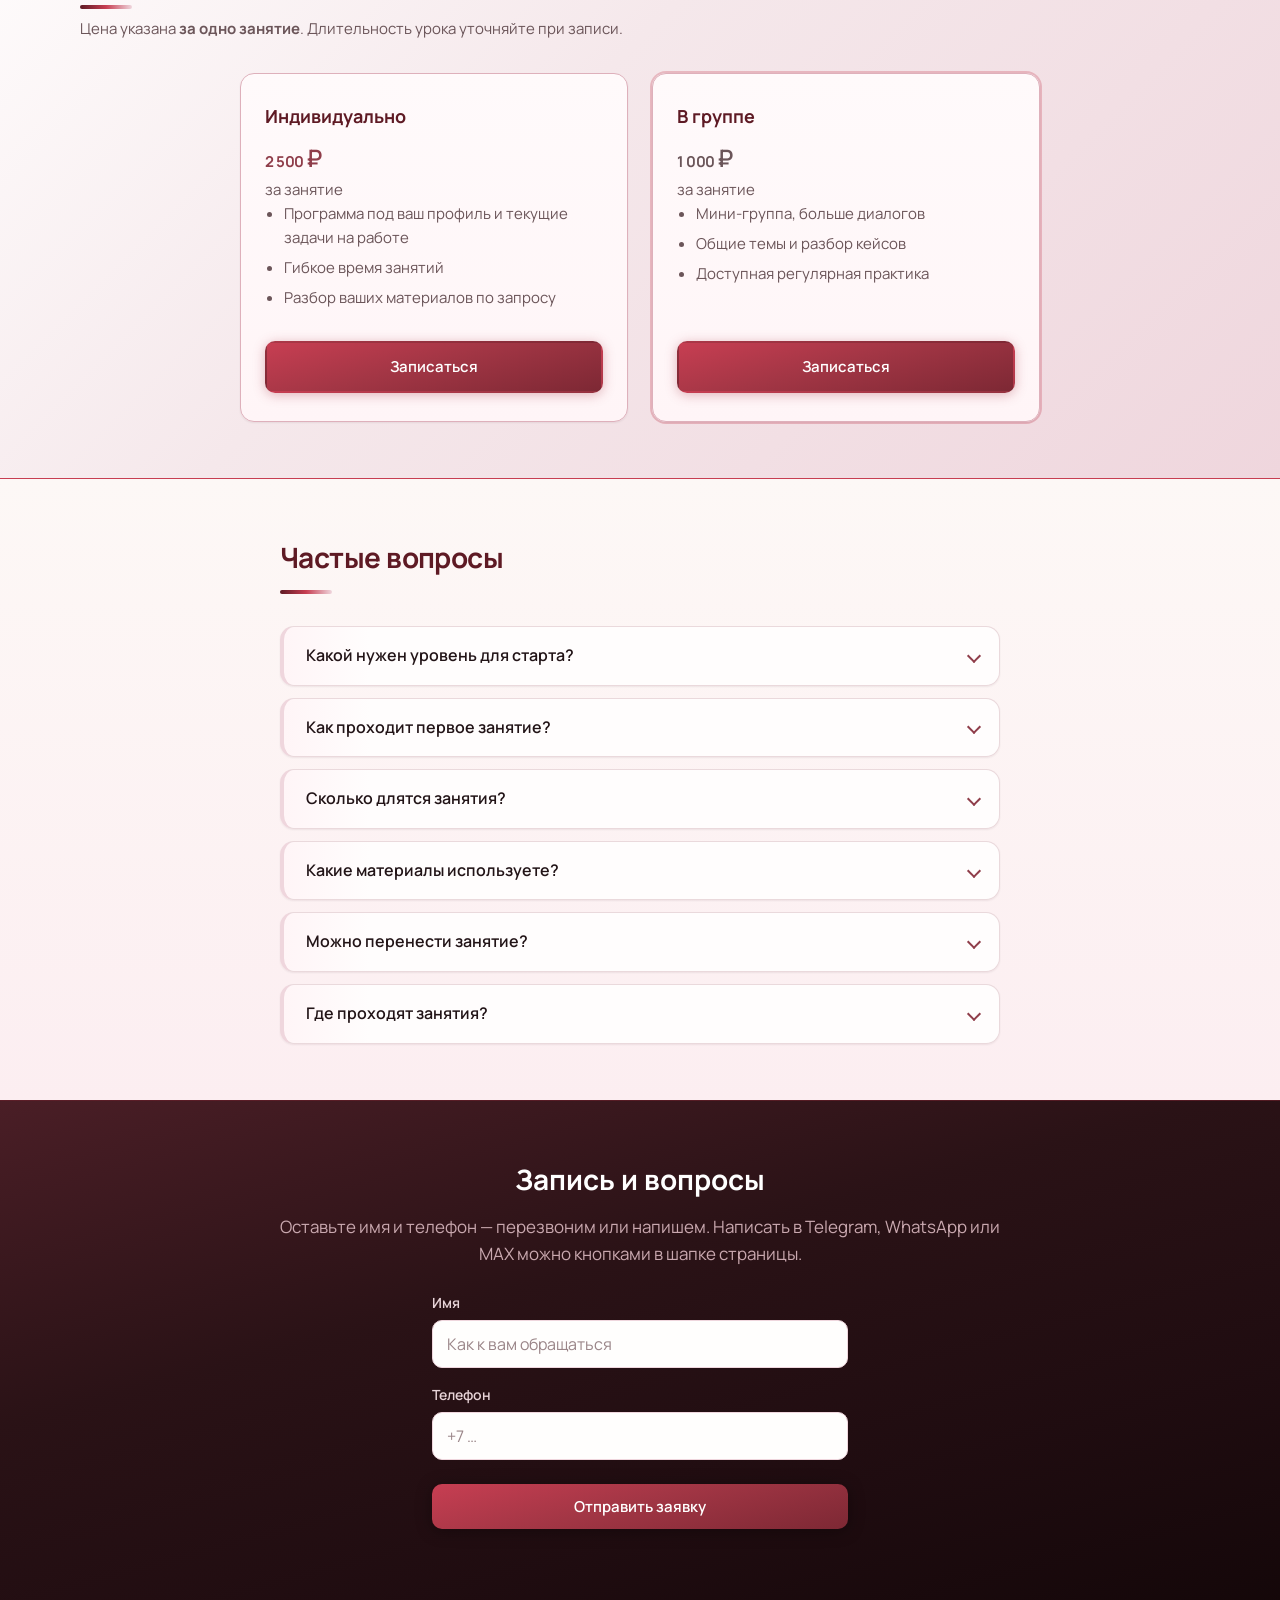
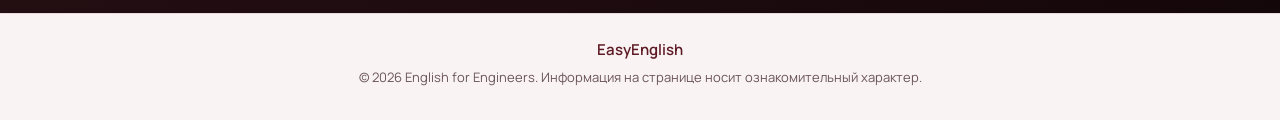
==== commit 39473002: "Update individual lesson price to 2 500 ₽ Co-authored-by: Cursor <cursoragent@cursor.com>" ====
--- a/index.html
+++ b/index.html
@@ -202,7 +202,7 @@
         <div class="pricing-grid">
           <article class="card pricing-card">
             <h3 class="pricing-name">Индивидуально</h3>
-            <p class="pricing-price"><span class="amount">3&nbsp;000</span> <span class="currency">₽</span></p>
+            <p class="pricing-price"><span class="amount">2&nbsp;500</span> <span class="currency">₽</span></p>
             <p class="pricing-unit">за занятие</p>
             <ul class="pricing-list">
               <li>Программа под ваш профиль и текущие задачи на работе</li>
--- a/styles.css
+++ b/styles.css
@@ -244,6 +244,15 @@
 }
 
 @media (max-width: 768px) {
+  /* Шапка в потоке документа: при скролле уезжает вверх вместе с контентом (не «прилипает»). */
+  .site-header {
+    position: relative;
+  }
+
+  section[id] {
+    scroll-margin-top: 1rem;
+  }
+
   .nav-toggle {
     display: flex;
   }
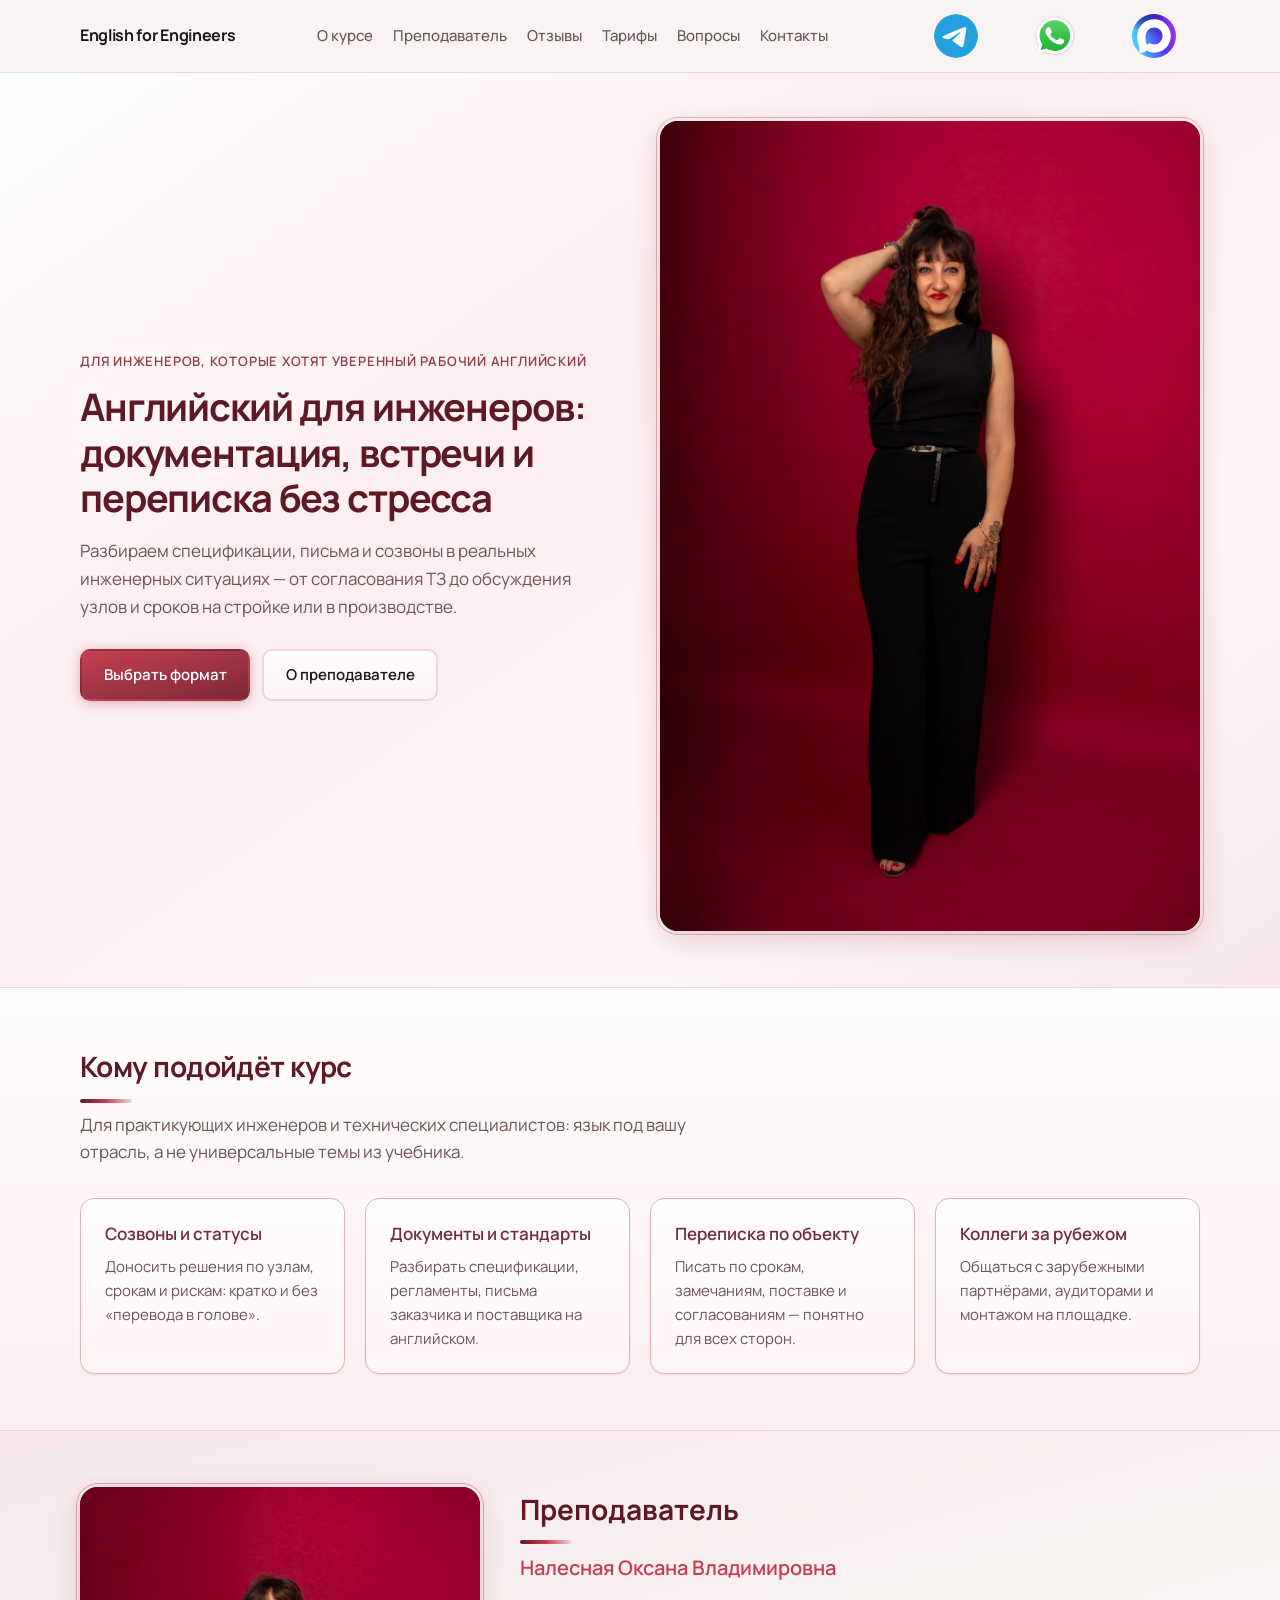
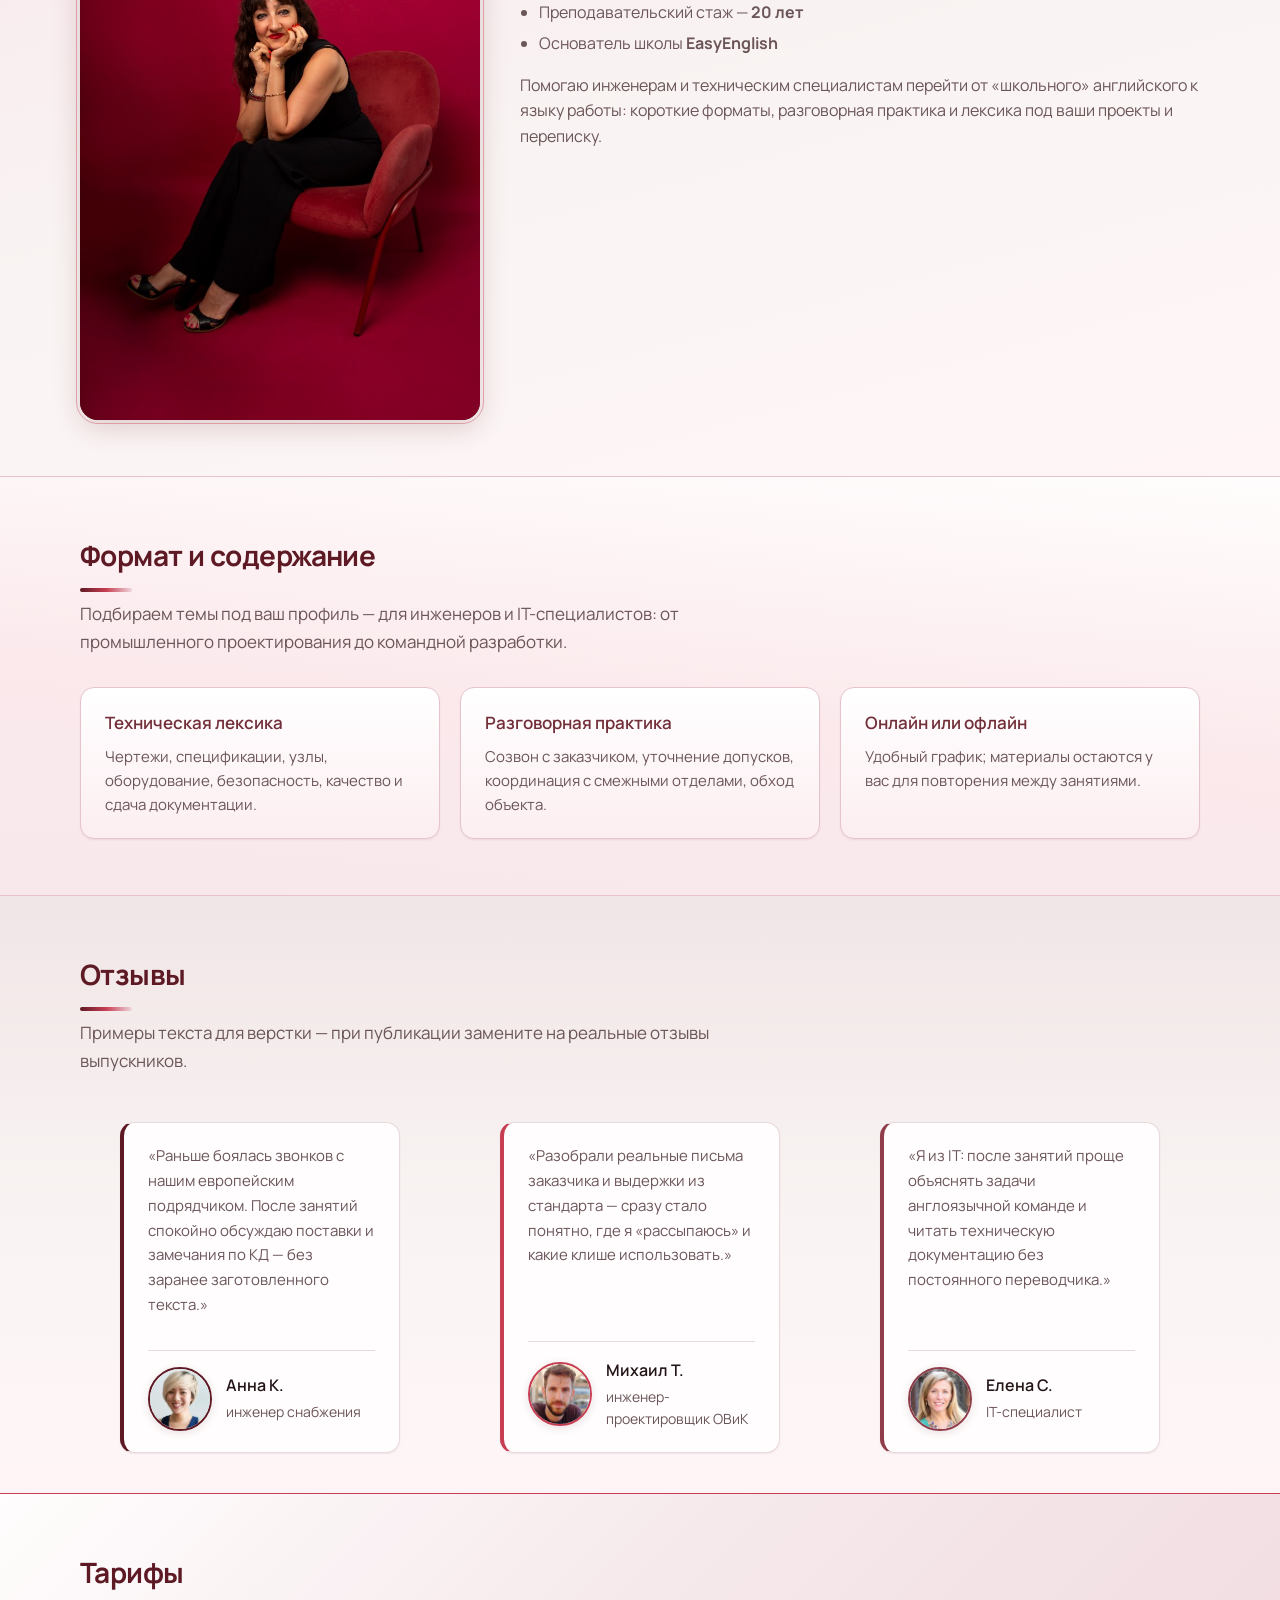
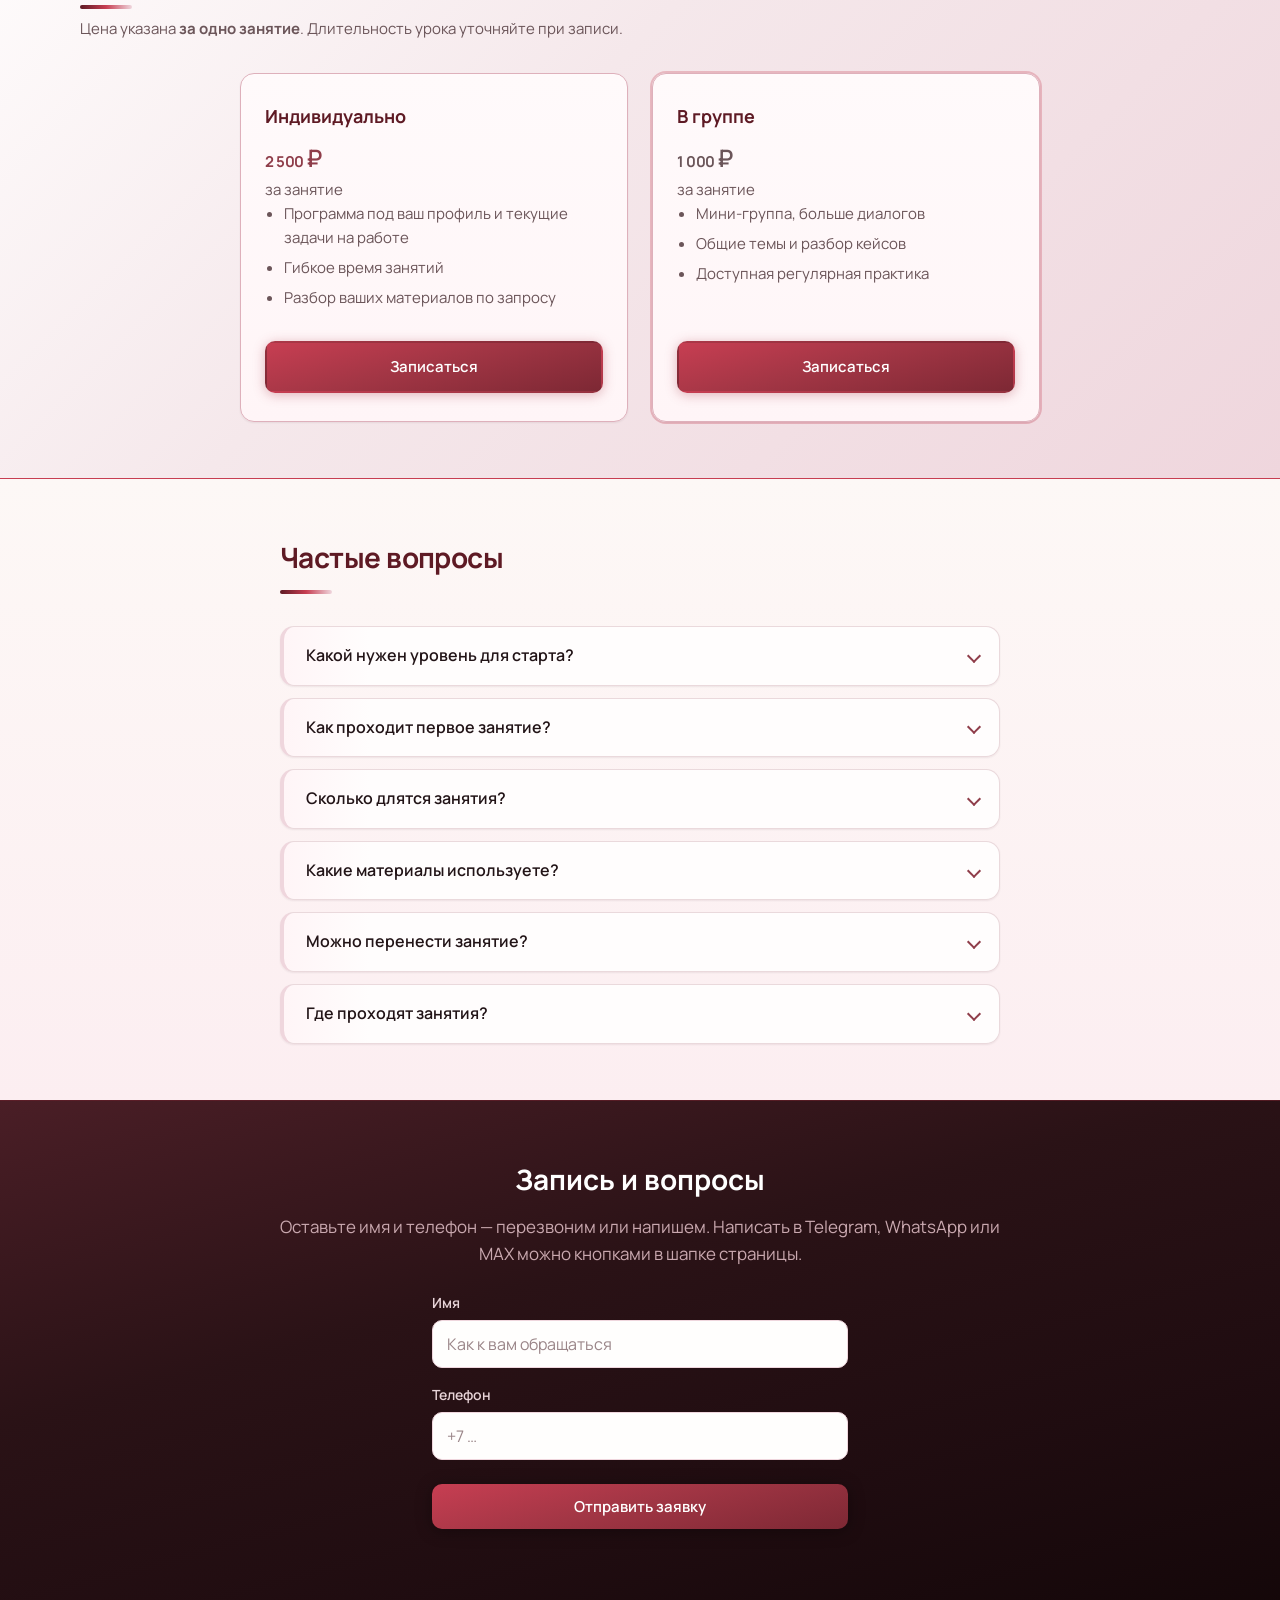
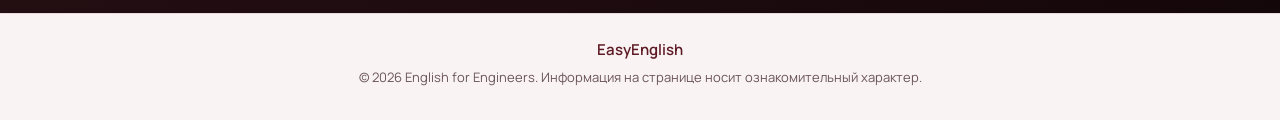
==== commit 8f32948b: "Add architects landing segment via utm_campaign Switch hero, about, program, reviews and form copy w" ====
--- a/index.html
+++ b/index.html
@@ -324,7 +324,7 @@
   <footer class="site-footer">
     <div class="container footer-inner">
       <p class="footer-brand">EasyEnglish</p>
-      <p class="footer-copy">© <span id="year"></span> English for Engineers. Информация на странице носит ознакомительный характер.</p>
+      <p class="footer-copy">© <span id="year"></span> <span id="footer-suffix">English for Engineers. Информация на странице носит ознакомительный характер.</span></p>
     </div>
   </footer>
 
@@ -367,6 +367,7 @@
   </noscript>
   <!-- /Yandex.Metrika counter -->
 
+  <script src="content-segments.js"></script>
   <script src="main.js" defer></script>
 </body>
 </html>
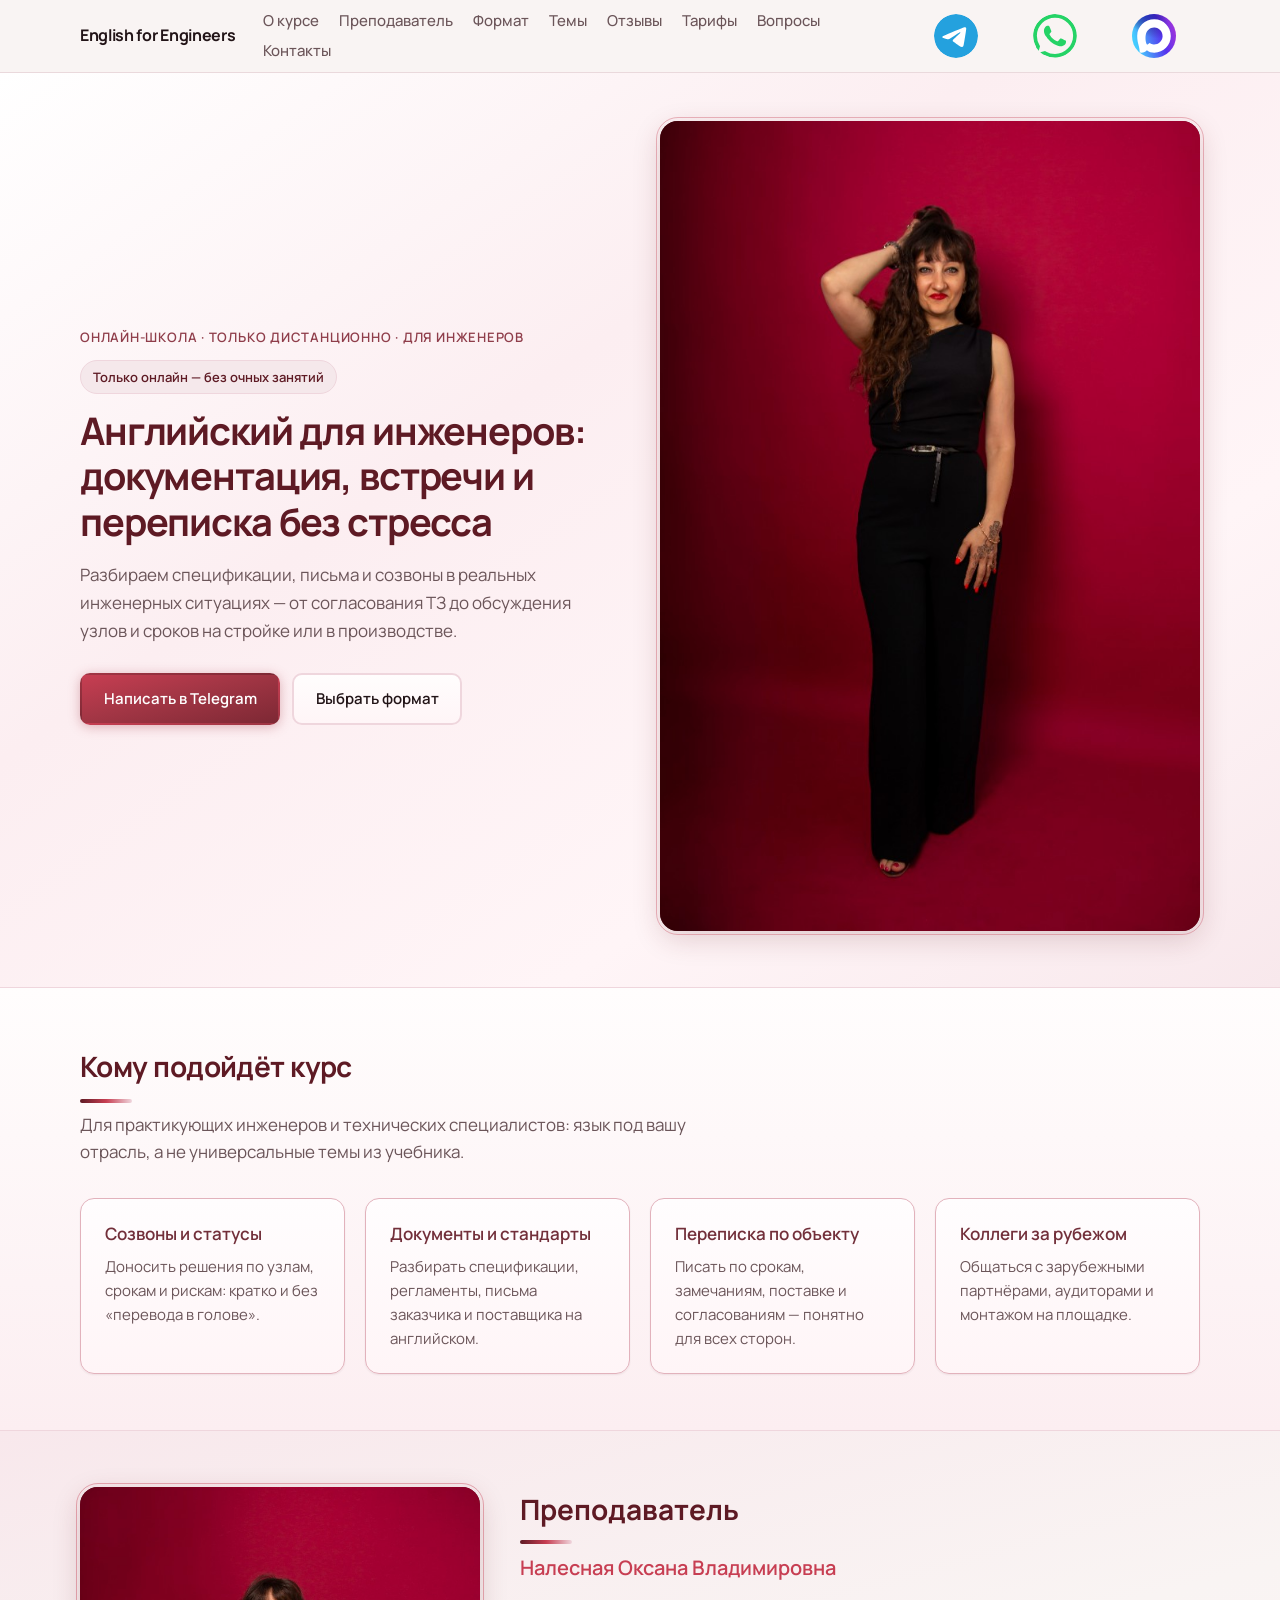
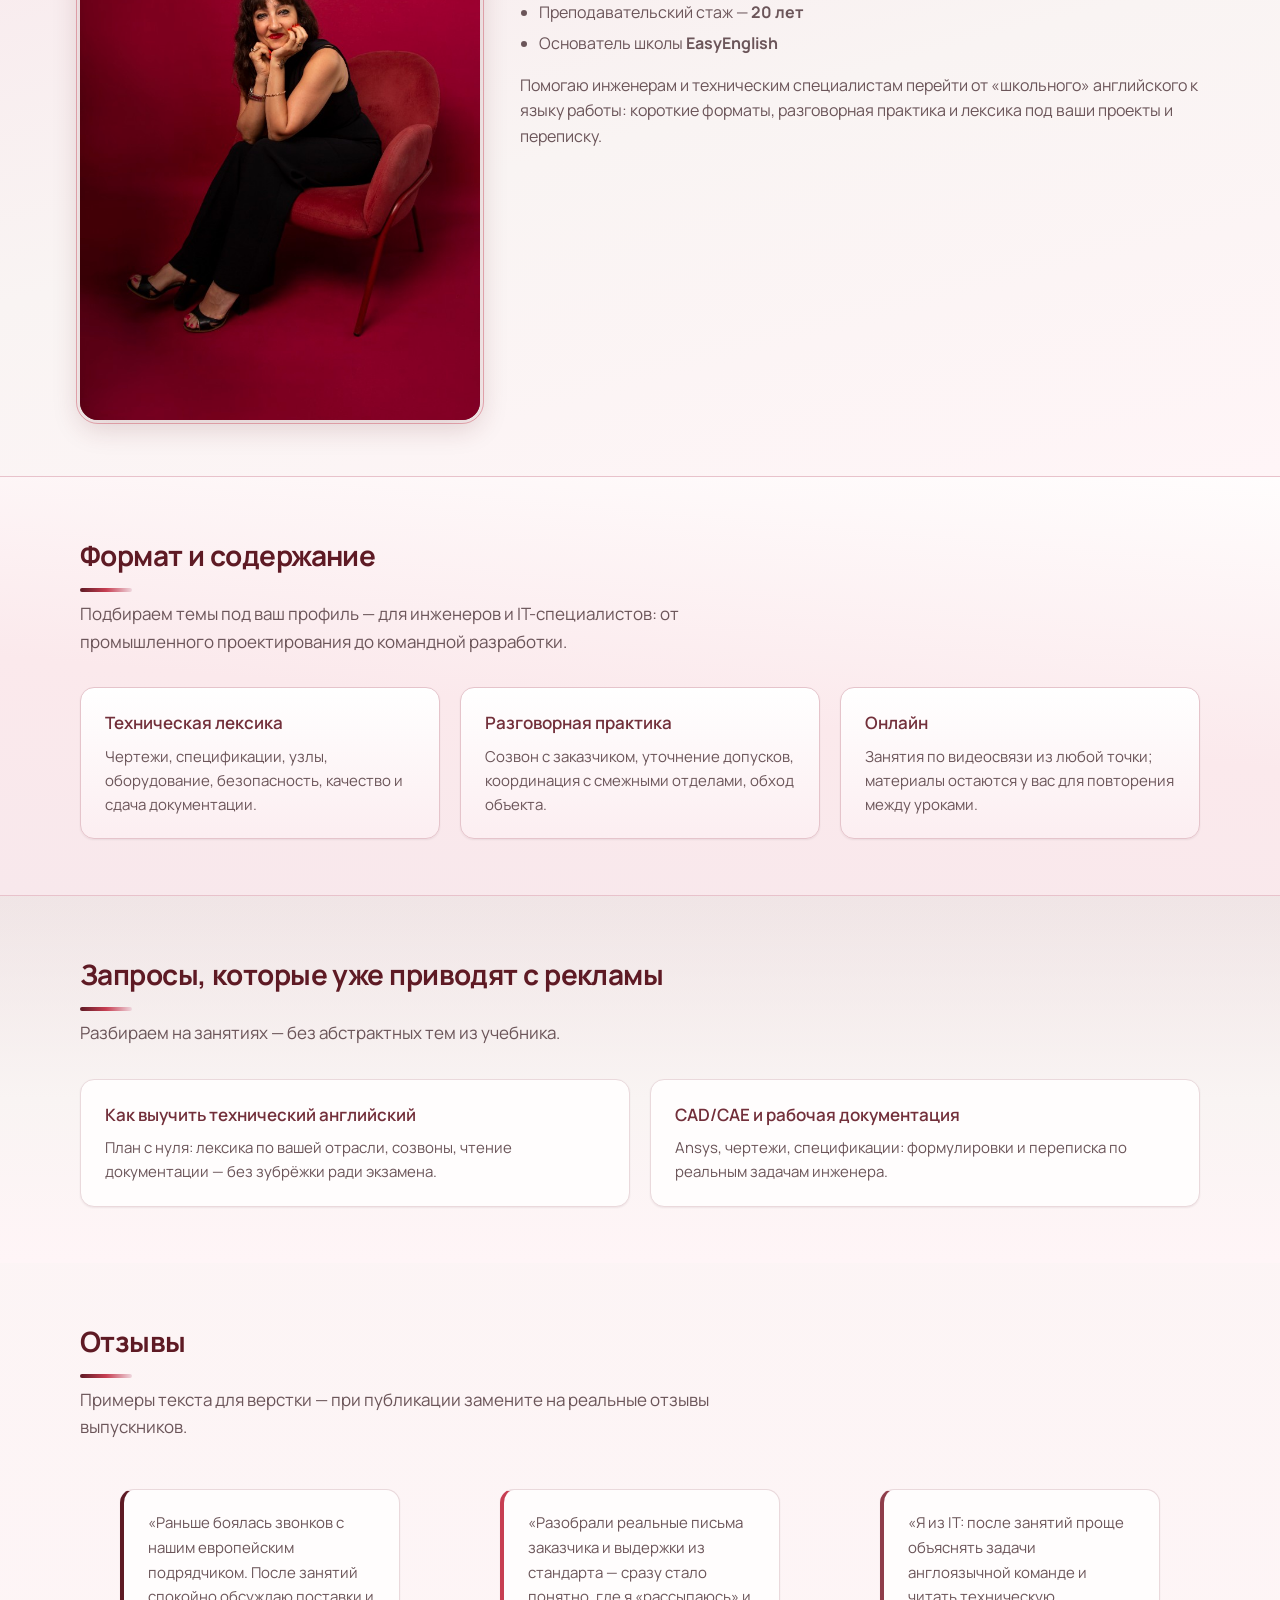
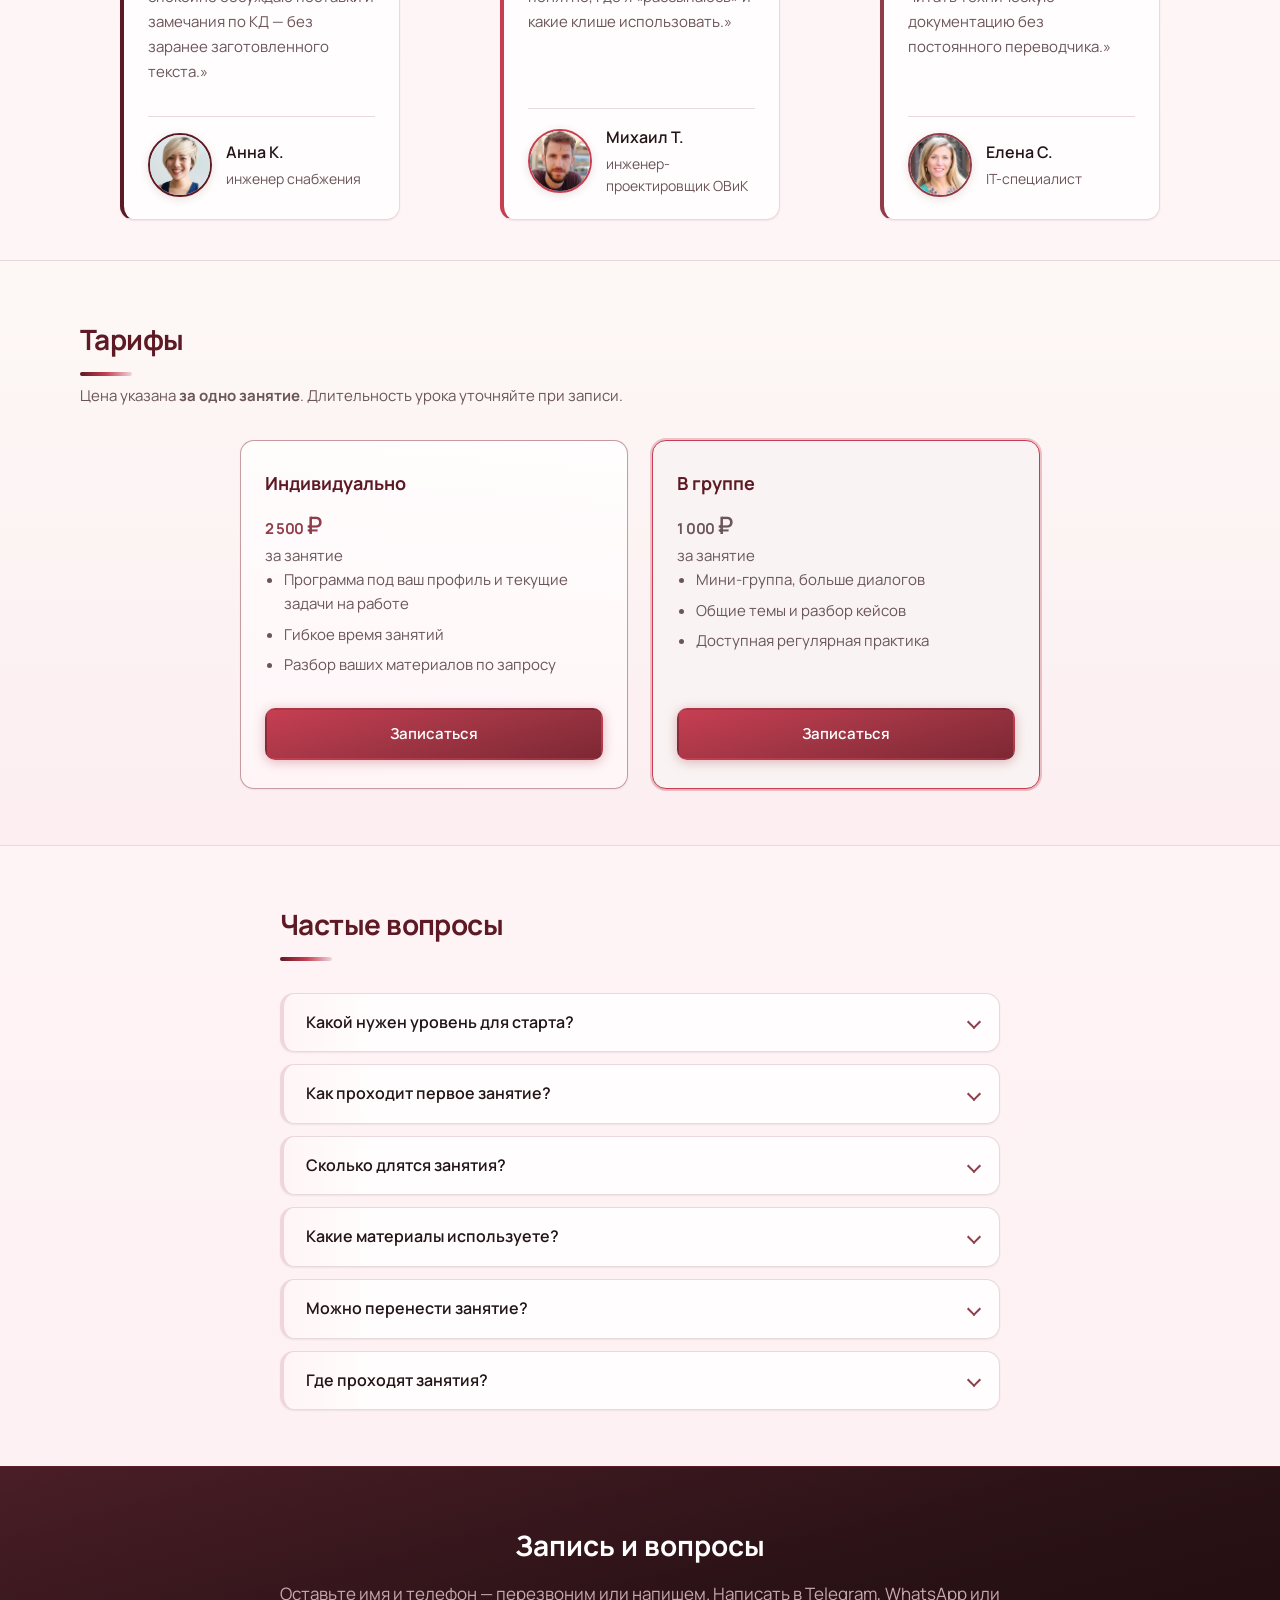
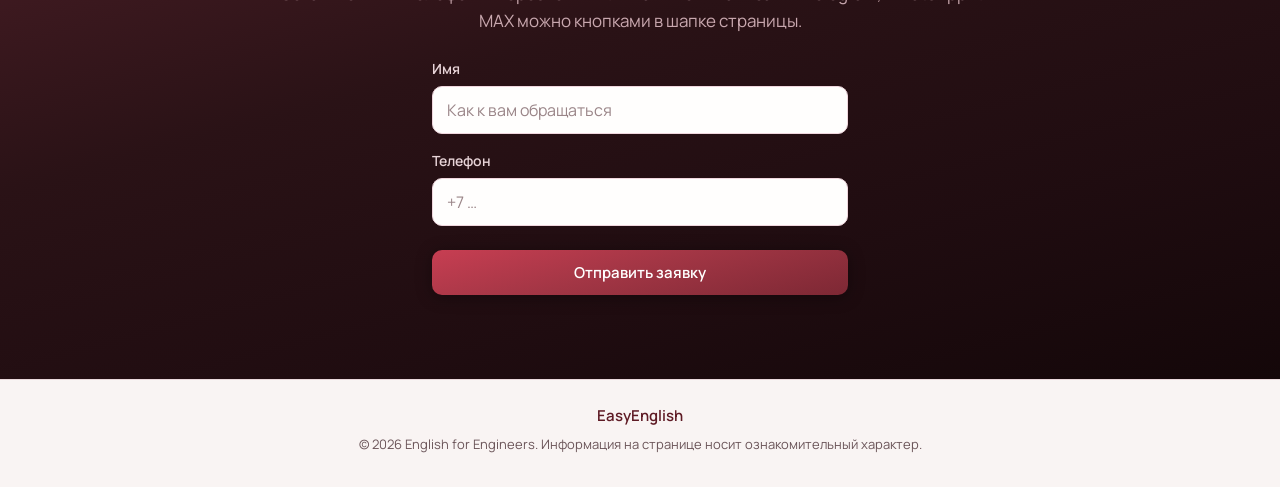
==== commit d89e27ce: "Improve archenglish landing funnel for paid traffic. Add online-only messaging, Telegram-first CTA, " ====
--- a/index.html
+++ b/index.html
@@ -5,7 +5,7 @@
   <meta name="viewport" content="width=device-width, initial-scale=1" />
   <meta name="theme-color" content="#5e1a24" />
   <link rel="icon" href="assets/favicon.svg" type="image/svg+xml" />
-  <meta name="description" content="Английский для инженеров — технический английский онлайн и офлайн. Преподаватель с 20-летним стажем, EasyEnglish." />
+  <meta name="description" content="Английский для инженеров — технический английский онлайн. EasyEnglish, занятия по видеосвязи." />
   <meta name="yandex-verification" content="b1f06b6a7f657af9" />
   <title>Английский для инженеров | EasyEnglish</title>
   <link rel="preconnect" href="https://fonts.googleapis.com" />
@@ -23,6 +23,8 @@
         <ul class="nav-list">
           <li><a href="#about">О курсе</a></li>
           <li><a href="#teacher">Преподаватель</a></li>
+          <li><a href="#program">Формат</a></li>
+          <li><a href="#topics">Темы</a></li>
           <li><a href="#reviews">Отзывы</a></li>
           <li><a href="#pricing">Тарифы</a></li>
           <li><a href="#faq">Вопросы</a></li>
@@ -37,6 +39,7 @@
             rel="noopener noreferrer"
             target="_blank"
             aria-label="Написать в Telegram"
+            data-goal="messenger"
           >
             <img class="btn-header-tg__svg" src="assets/telegram-icon.svg" width="44" height="44" alt="" decoding="async" />
           </a>
@@ -46,6 +49,7 @@
             target="_blank"
             rel="noopener noreferrer"
             aria-label="Написать в WhatsApp"
+            data-goal="messenger"
           >
             <img class="btn-header-tg__svg" src="assets/whatsapp-icon.svg" width="44" height="44" alt="" decoding="async" />
           </a>
@@ -67,13 +71,14 @@
       <div class="container hero-grid">
         <div class="hero-copy">
           <p class="eyebrow">Для инженеров, которые хотят уверенный рабочий английский</p>
+          <p class="online-badge" id="online-badge">Только онлайн — без очных занятий</p>
           <h1 id="hero-title">Английский для инженеров: документация, встречи и переписка без стресса</h1>
           <p class="lead">
             Разбираем спецификации, письма и созвоны в реальных инженерных ситуациях — от согласования ТЗ до обсуждения узлов и сроков на стройке или в производстве.
           </p>
           <div class="hero-actions">
-            <a class="btn btn-primary" href="#pricing">Выбрать формат</a>
-            <a class="btn btn-secondary" href="#teacher">О преподавателе</a>
+            <a class="btn btn-primary" href="https://t.me/I_am_Oksana_Nalesnaya" target="_blank" rel="noopener noreferrer" data-goal="messenger">Написать в Telegram</a>
+            <a class="btn btn-secondary" href="#pricing">Выбрать формат</a>
           </div>
         </div>
         <div class="hero-visual">
@@ -144,8 +149,27 @@
             <p>Созвон с заказчиком, уточнение допусков, координация с смежными отделами, обход объекта.</p>
           </article>
           <article class="card">
-            <h3 class="card-title">Онлайн или офлайн</h3>
-            <p>Удобный график; материалы остаются у вас для повторения между занятиями.</p>
+            <h3 class="card-title">Онлайн</h3>
+            <p>Занятия по видеосвязи из любой точки; материалы остаются у вас для повторения между уроками.</p>
+          </article>
+        </div>
+      </div>
+    </section>
+
+    <section class="section" id="topics" aria-labelledby="topics-title">
+      <div class="container">
+        <header class="section-head">
+          <h2 id="topics-title">Запросы, которые уже приводят с рекламы</h2>
+          <p class="section-sub">Разбираем на занятиях — без абстрактных тем из учебника.</p>
+        </header>
+        <div class="card-grid card-grid-2">
+          <article class="card">
+            <h3 class="card-title">Как выучить технический английский</h3>
+            <p>План с нуля: лексика по вашей отрасли, созвоны, чтение документации — без зубрёжки ради экзамена.</p>
+          </article>
+          <article class="card">
+            <h3 class="card-title">CAD/CAE и рабочая документация</h3>
+            <p>Ansys, чертежи, спецификации: формулировки и переписка по реальным задачам инженера.</p>
           </article>
         </div>
       </div>
@@ -254,7 +278,7 @@
           </details>
           <details class="faq-item">
             <summary>Где проходят занятия?</summary>
-            <p>Онлайн или офлайн — уточните удобный формат в сообщении.</p>
+            <p>Только онлайн — по видеосвязи. Очных занятий нет.</p>
           </details>
         </div>
       </div>
@@ -328,6 +352,16 @@
     </div>
   </footer>
 
+  <a
+    class="sticky-cta"
+    id="sticky-cta"
+    href="https://t.me/I_am_Oksana_Nalesnaya"
+    target="_blank"
+    rel="noopener noreferrer"
+    data-goal="messenger"
+    hidden
+  >Написать в Telegram</a>
+
   <!-- Yandex.Metrika counter -->
   <script type="text/javascript">
     (function (m, e, t, r, i, k, a) {
--- a/styles.css
+++ b/styles.css
@@ -1085,3 +1085,57 @@
   font-size: 0.8125rem;
   color: var(--color-text-muted);
 }
+
+.online-badge {
+  display: inline-block;
+  margin: 0 0 0.85rem;
+  padding: 0.35rem 0.75rem;
+  font-size: 0.8125rem;
+  font-weight: 600;
+  color: var(--color-accent-deep);
+  background: var(--color-accent-soft);
+  border: 1px solid var(--color-blush-deep);
+  border-radius: 999px;
+}
+
+.card-grid-2 {
+  grid-template-columns: repeat(2, minmax(0, 1fr));
+}
+
+.sticky-cta {
+  display: none;
+}
+
+@media (max-width: 768px) {
+  .card-grid-2 {
+    grid-template-columns: 1fr;
+  }
+
+  .sticky-cta {
+    display: block;
+    position: fixed;
+    left: 0;
+    right: 0;
+    bottom: 0;
+    z-index: 98;
+    padding: 14px 16px calc(14px + env(safe-area-inset-bottom, 0px));
+    font-family: inherit;
+    font-size: 1rem;
+    font-weight: 700;
+    text-align: center;
+    text-decoration: none;
+    color: #fff;
+    background: linear-gradient(165deg, var(--color-crimson) 0%, var(--color-accent) 100%);
+    box-shadow: 0 -4px 24px rgba(42, 18, 22, 0.18);
+    transform: translateY(110%);
+    transition: transform 0.25s ease;
+  }
+
+  .sticky-cta.is-visible {
+    transform: translateY(0);
+  }
+
+  body {
+    padding-bottom: calc(56px + env(safe-area-inset-bottom, 0px));
+  }
+}
